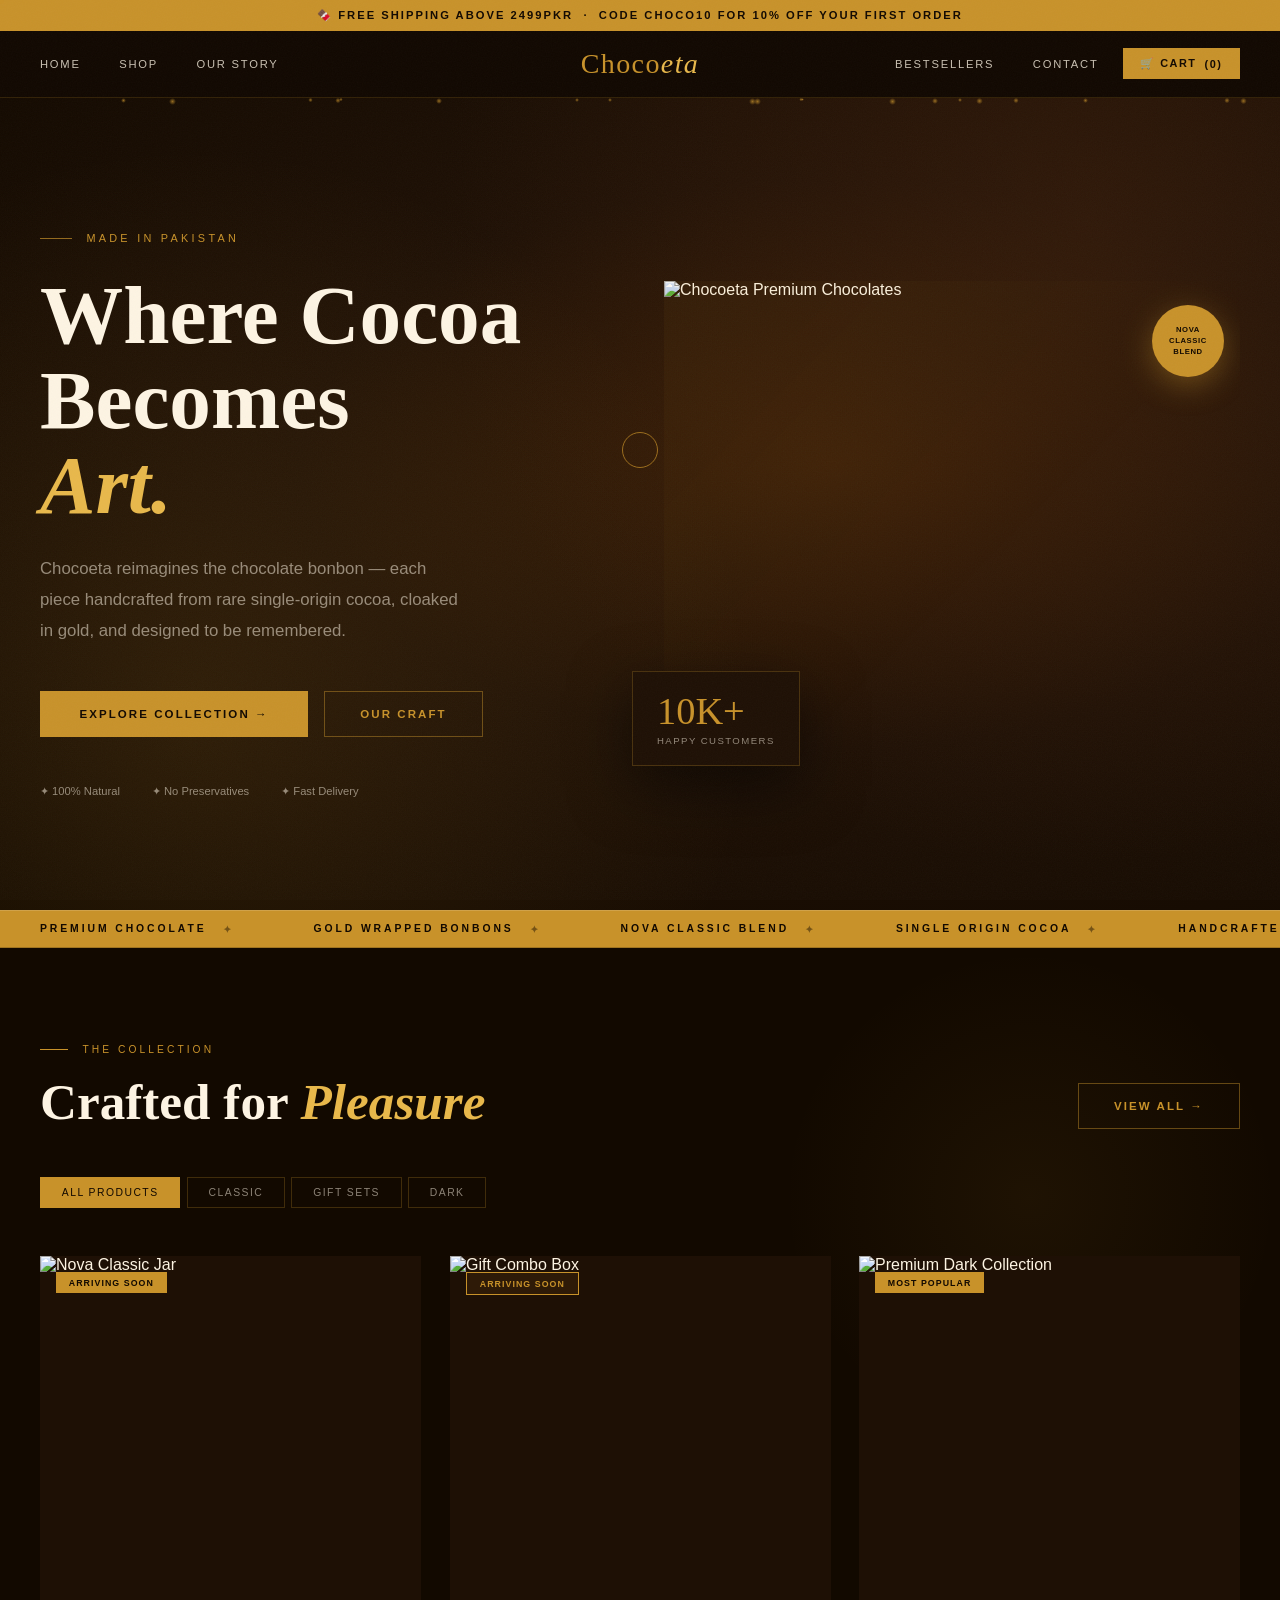
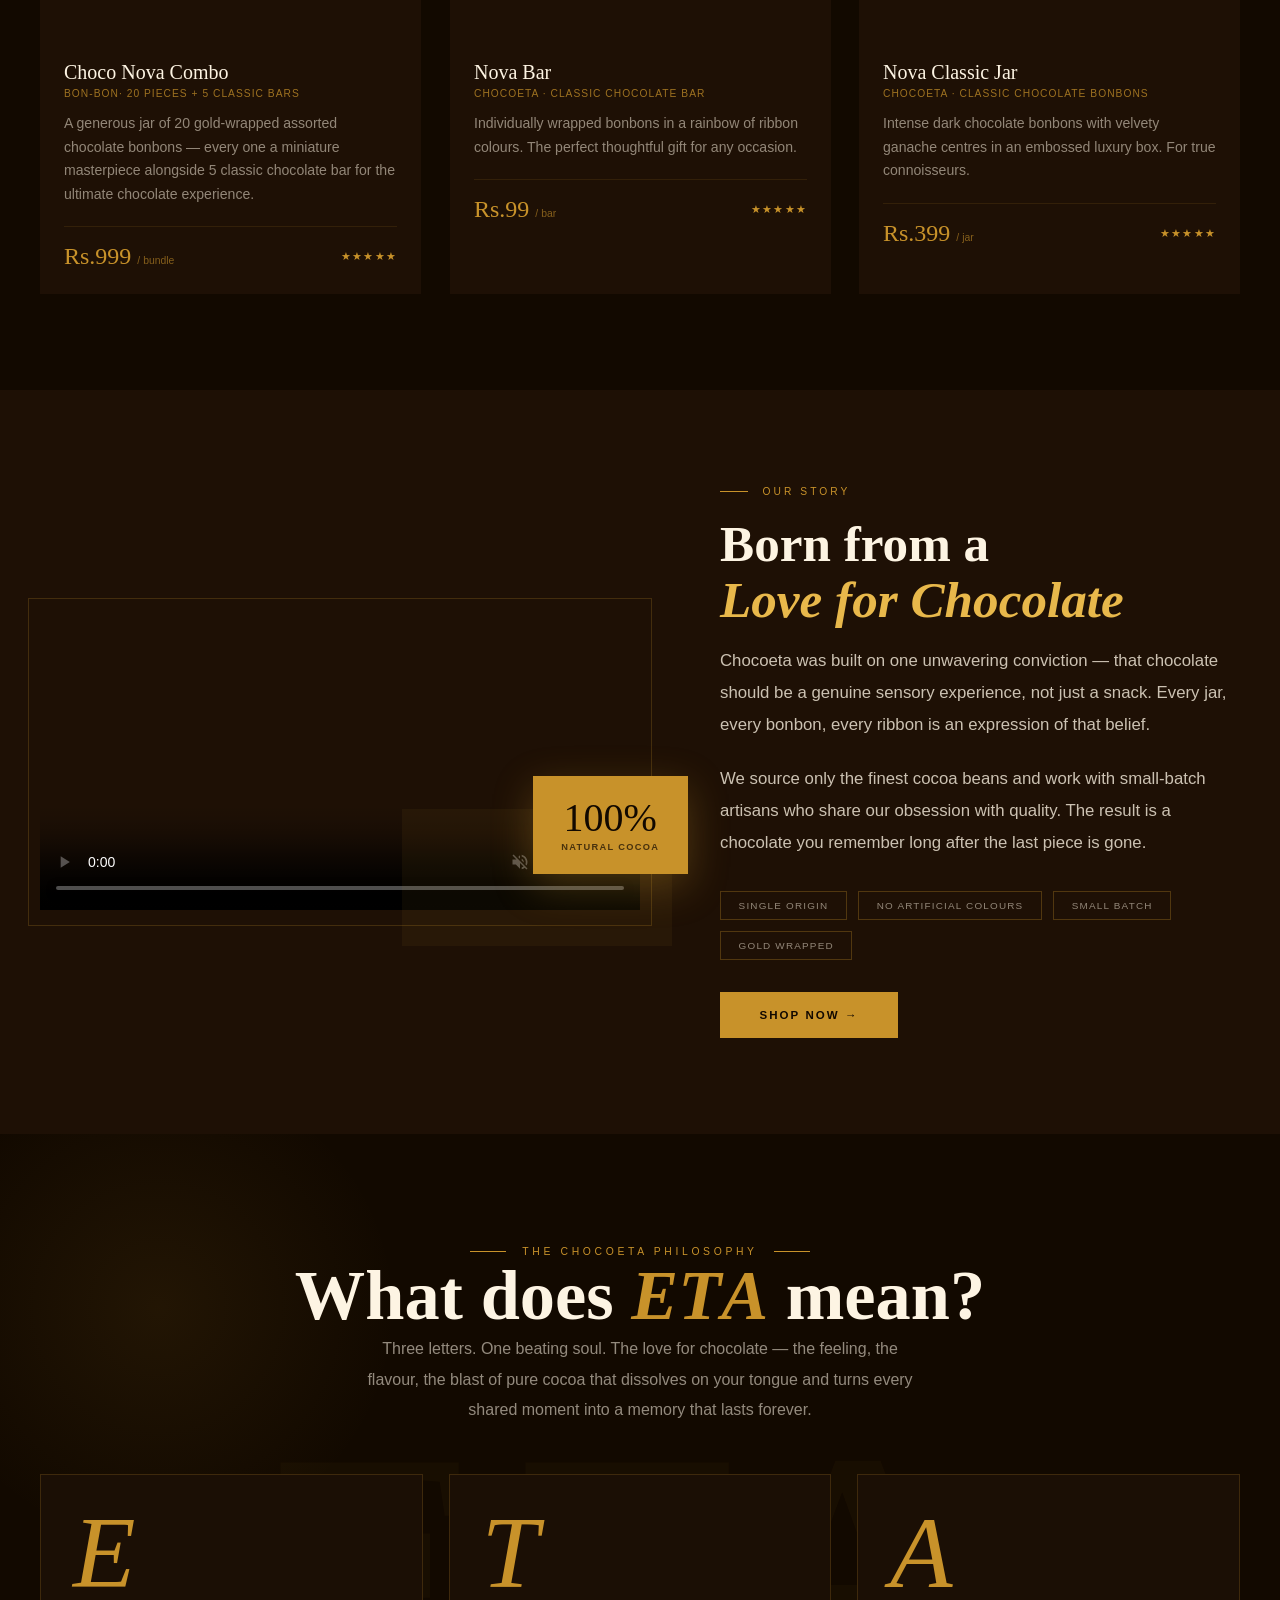
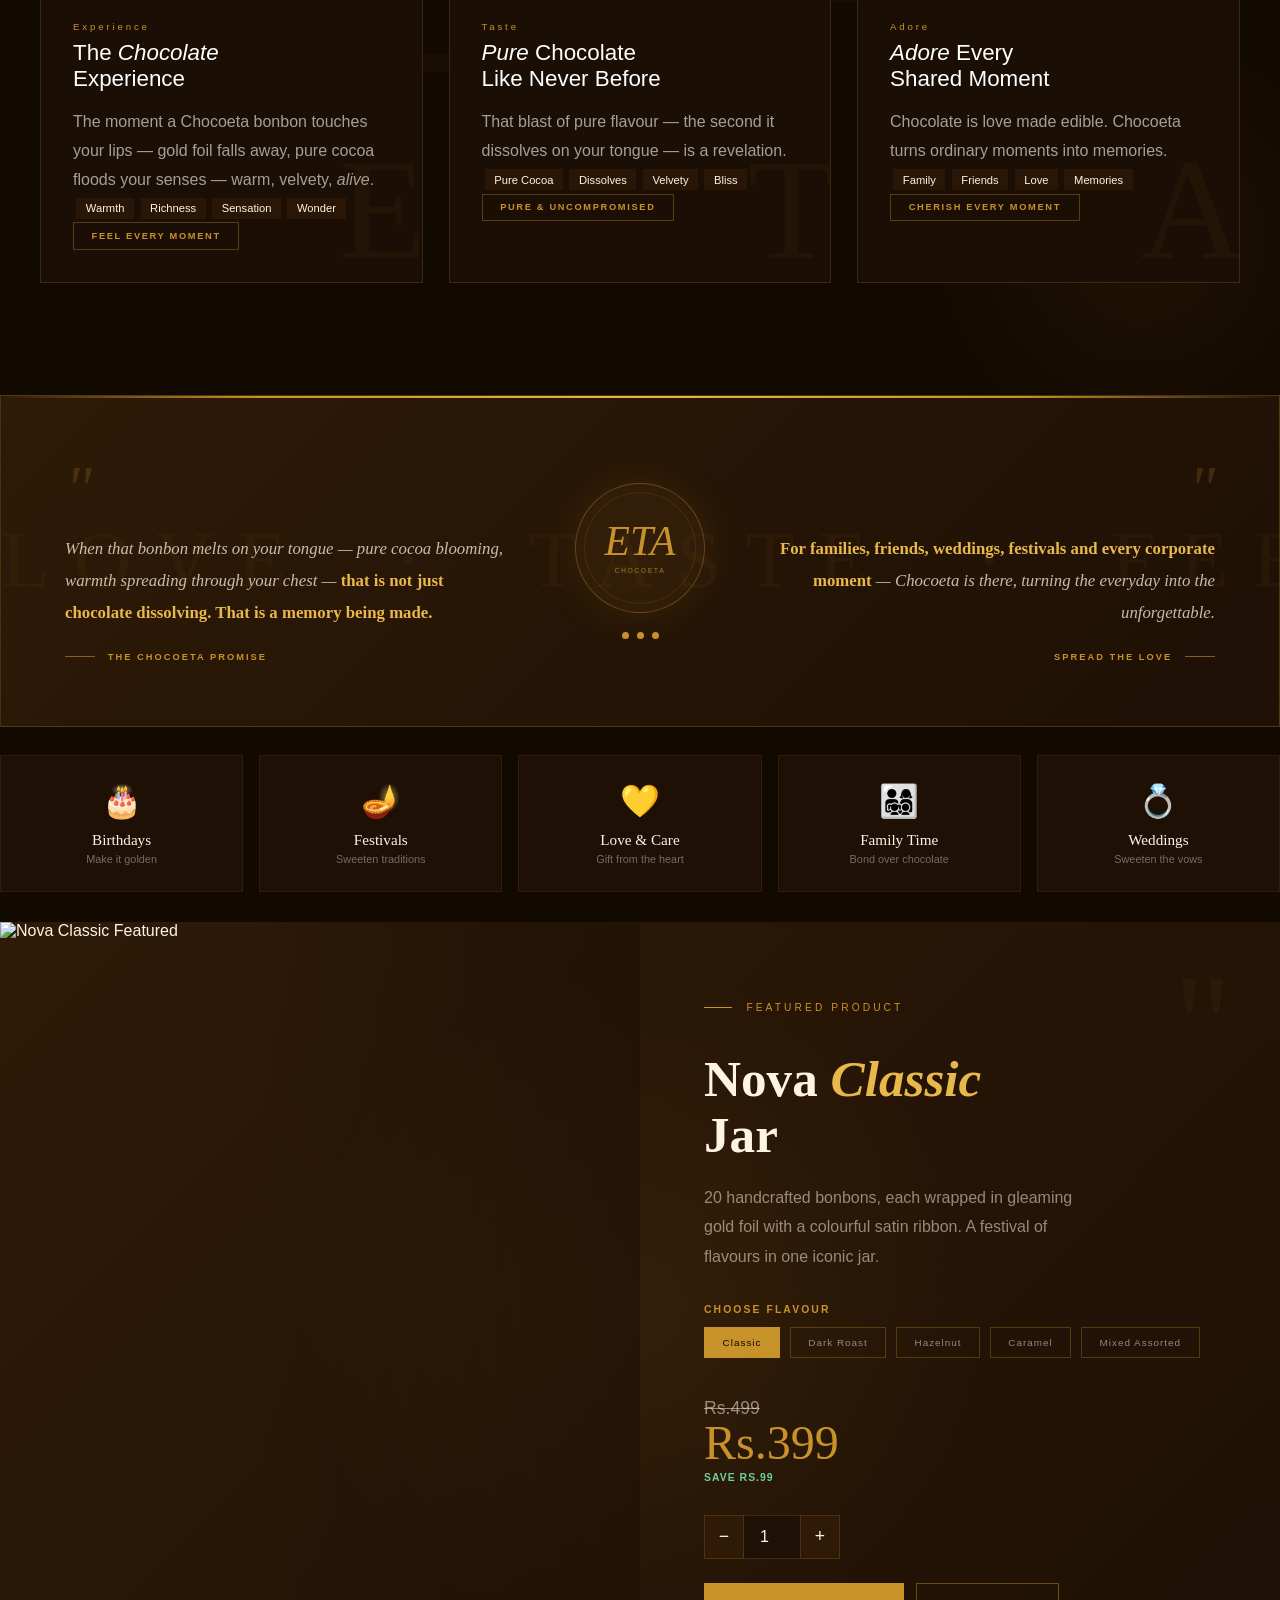
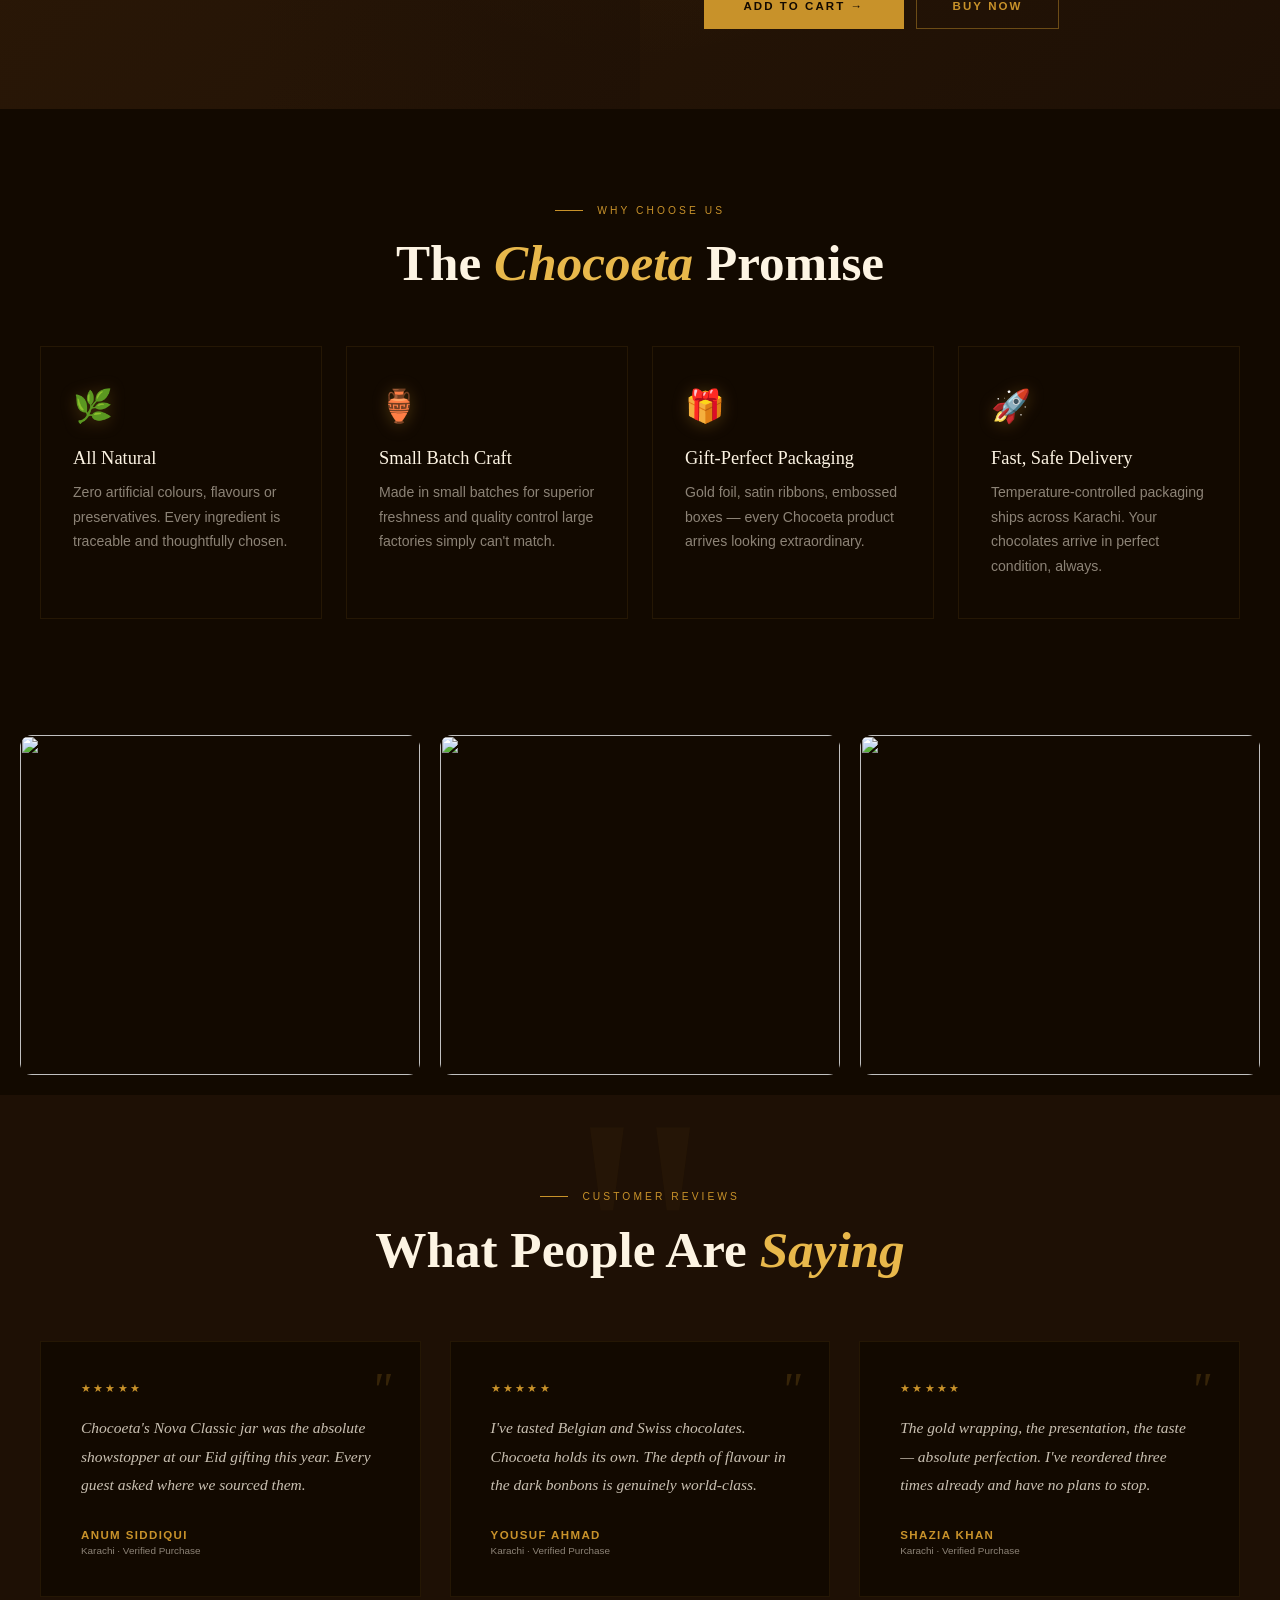
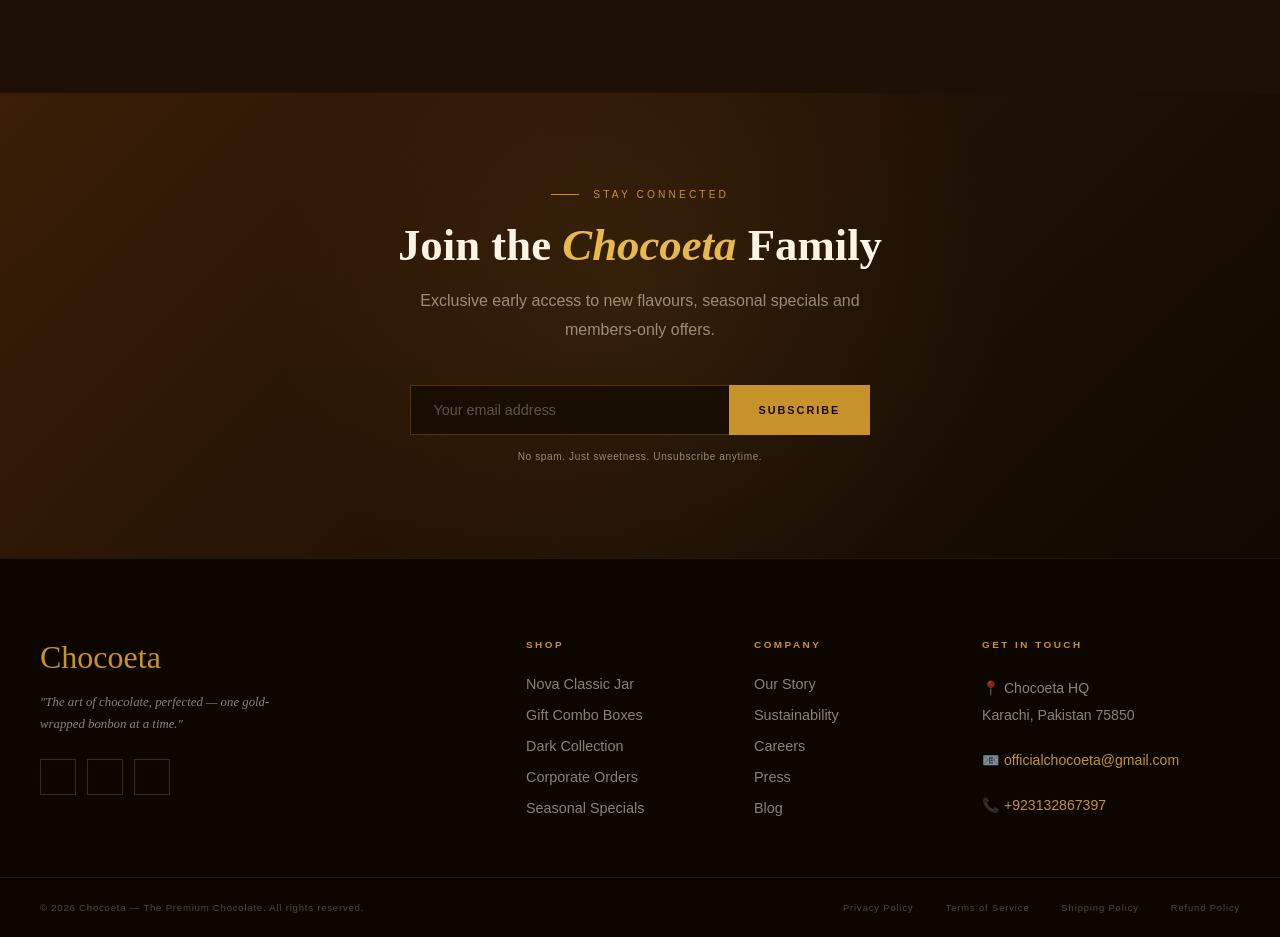
==== index.html @ ba849709 "Add files via upload" ====
<!DOCTYPE html>
<html lang="en">
<head>
<meta charset="UTF-8">
<meta name="viewport" content="width=device-width, initial-scale=1.0">
<title>Chocoeta — The Premium Chocolate</title>
<link rel="preconnect" href="https://fonts.googleapis.com">
<link href="style.css" rel="stylesheet">
 <link rel="icon" href="images/Chocoeta_Logo.png" type="image/x-icon">

  <link rel="stylesheet" href="chocoeta.css">
</head>
<body>

<!-- ANNOUNCEMENT -->
<div class="abar">🍫 Free shipping above 2499PKR &nbsp;·&nbsp; Code <strong>CHOCO10</strong> for 10% off your first order</div>

<!-- HEADER -->
<header id="mainHeader">
  <nav>
    <div class="nav-left">
      <a href="#home">Home</a>
      <a href="#products">Shop</a>
      <a href="#story">Our Story</a>
    </div>
    <a href="#home" class="nav-logo">Choco<em>eta</em></a>
    <div class="nav-right">
      <div class="nav-right-links">
        <a href="#featured">Bestsellers</a>
        <a href="#contact">Contact</a>
      </div>
      <button class="cart-btn" onclick="openCart()">
        🛒 Cart <span id="cartCountNav">(0)</span>
      </button>
      <div class="hamburger" onclick="openMob()">
        <span></span><span></span><span></span>
      </div>
    </div>
  </nav>
</header>

<!-- MOB NAV -->
<div class="mob-nav" id="mobNav">
  <button class="mob-close" onclick="closeMob()">✕</button>
  <a href="#home" onclick="closeMob()">Home</a>
  <a href="#products" onclick="closeMob()">Shop</a>
  <a href="#story" onclick="closeMob()">Our Story</a>
  <a href="#featured" onclick="closeMob()">Bestsellers</a>
  <a href="#contact" onclick="closeMob()">Contact</a>
</div>

<!-- ═══════ HERO ═══════ -->
<section id="home">
  <div class="hero">
    <div class="hero-bg"></div>
    <div class="bokeh" id="bokehWrap"></div>
    <div class="hero-inner">
      <div class="hero-text">
        <div class="hero-eyebrow">Made in Pakistan</div>
        <h1 class="hero-h1">
          Where Cocoa<br>Becomes
          <em>Art.</em>
        </h1>
        <p class="hero-p">Chocoeta reimagines the chocolate bonbon — each piece handcrafted from rare single-origin cocoa, cloaked in gold, and designed to be remembered.</p>
        <div class="hero-ctas">
          <a href="#products" class="btn-fill">Explore Collection →</a>
          <a href="#story" class="btn-ghost">Our Craft</a>
        </div>
        <div class="hero-trust">
          <div class="trust-item">✦ 100% Natural</div>
          <div class="trust-item">✦ No Preservatives</div>
          <div class="trust-item">✦ Fast Delivery</div>
        </div>
      </div>
      <div class="hero-visual">
        <div class="hero-img-frame">
          <img src="images/1.png" alt="Chocoeta Premium Chocolates">
          <div class="hero-badge"><span class="hero-badge-text">Nova Classic Blend</span></div>
        </div>
        <div class="hero-float-card">
          <div class="number">10K+</div>
          <div class="label">Happy Customers</div>
        </div>
      </div>
    </div>
  </div>
</section>

<!-- TICKER -->
<div class="ticker" aria-hidden="true">
  <div class="ticker-inner">
    <span class="ticker-item">Premium Chocolate</span>
    <span class="ticker-item">Gold Wrapped Bonbons</span>
    <span class="ticker-item">Nova Classic Blend</span>
    <span class="ticker-item">Single Origin Cocoa</span>
    <span class="ticker-item">Handcrafted Daily</span>
    <span class="ticker-item">Perfect Gifting</span>
    <span class="ticker-item">Premium Chocolate</span>
    <span class="ticker-item">Gold Wrapped Bonbons</span>
    <span class="ticker-item">Nova Classic Blend</span>
    <span class="ticker-item">Single Origin Cocoa</span>
    <span class="ticker-item">Handcrafted Daily</span>
    <span class="ticker-item">Perfect Gifting</span>
  </div>
</div>

<!-- ═══════ PRODUCTS ═══════ -->
<div class="products-bg" id="products">
  <div class="sw">
    <div class="products-header sr">
      <div>
        <div class="eyebrow">The Collection</div>
        <h2 class="section-title">Crafted for <em>Pleasure</em></h2>
      </div>
      <button class="btn-ghost" onclick="toast('Full catalogue launching soon!')">View All →</button>
    </div>

    <div class="filter-tabs sr">
      <button class="filter-tab active">All Products</button>
      <button class="filter-tab">Classic</button>
      <button class="filter-tab">Gift Sets</button>
      <button class="filter-tab">Dark</button>
    </div>

    <div class="products-grid">
      <div class="p-card tilt-card sr">
        <div class="p-img">
          <img src="images/Chocolate_bars_and_treat_jar_2K_20261001105428.jpg" alt="Nova Classic Jar">
          <span class="p-pill">Arriving Soon    </span>
          <div class="p-quick">
            <button class="q-btn" onclick="addToCart('choco-nova-combo', this)">Add to Cart</button>
            <button class="q-btn ol" title="Wishlist">♡</button>
          </div>
        </div>
        <div class="p-body">
          <div class="p-name">Choco Nova Combo</div>
          <div class="p-sub">Bon-Bon· 20 Pieces + 5 Classic Bars</div>
          <p class="p-desc">A generous jar of 20 gold-wrapped assorted chocolate bonbons — every one a miniature masterpiece alongside 5 classic chocolate bar for the ultimate chocolate experience. </p>
          <div class="p-footer">
            <div class="p-price">Rs.999 <small>/ bundle</small></div>
            <div class="p-stars">★★★★★</div>
          </div>
        </div>
      </div>

      <div class="p-card tilt-card sr sr-d1">
        <div class="p-img">
          <img src="images/4.png" alt="Gift Combo Box">
          <span class="p-pill new-pill">Arriving Soon</span>
          <div class="p-quick">
            <button class="q-btn" onclick="addToCart('nova-bar', this)">Add to Cart</button>
            <button class="q-btn ol" title="Wishlist">♡</button>
          </div>
        </div>
        <div class="p-body">
          <div class="p-name">Nova Bar</div>
          <div class="p-sub">Chocoeta · Classic Chocolate Bar</div>
          <p class="p-desc">Individually wrapped bonbons in a rainbow of ribbon colours. The perfect thoughtful gift for any occasion.</p>
          <div class="p-footer">
            <div class="p-price">Rs.99 <small>/ bar</small></div>
            <div class="p-stars">★★★★★</div>
          </div>
        </div>
      </div>

      <div class="p-card tilt-card sr sr-d2">
        <div class="p-img">
          <img src="images/CHOCOETA_NOVA_Classic_jar_chocol…_202607110616.jpeg" alt="Premium Dark Collection">
          <span class="p-pill">Most Popular</span>
          <div class="p-quick">
            <button class="q-btn" onclick="addToCart('nova-classic-jar', this)">Add to Cart</button>
            <button class="q-btn ol" title="Wishlist">♡</button>
          </div>
        </div>
        <div class="p-body">
          <div class="p-name">Nova Classic Jar</div>
          <div class="p-sub">Chocoeta · Classic Chocolate Bonbons</div>
          <p class="p-desc">Intense dark chocolate bonbons with velvety ganache centres in an embossed luxury box. For true connoisseurs.</p>
          <div class="p-footer">
            <div class="p-price">Rs.399 <small>/ jar</small></div>
            <div class="p-stars">★★★★★</div>
          </div>
        </div>
      </div>
    </div>
  </div>
</div>

<!-- ═══════ STORY ═══════ -->
<div class="story-bg" id="story">
  <div class="sw">
    <div class="story-grid">
      <div class="story-img-wrap sr">
        <video width="600" controls autoplay muted loop poster="thumbnail.jpg">
          <source src="images/4458592-uhd_4096_2160_24fps.mp4" type="video/mp4">
        </video>
        <div class="story-border"></div>
        <div class="story-accent"></div>
        <div class="story-stat">
          <span class="sn">100%</span>
          <span class="sl">Natural Cocoa</span>
        </div>
      </div>
      <div class="story-body sr sr-d1">
        <div class="eyebrow">Our Story</div>
        <h2 class="section-title">Born from a<br><em>Love for Chocolate</em></h2>
        <br>
        <p>Chocoeta was built on one unwavering conviction — that chocolate should be a genuine sensory experience, not just a snack. Every jar, every bonbon, every ribbon is an expression of that belief.</p>
        <p>We source only the finest cocoa beans and work with small-batch artisans who share our obsession with quality. The result is a chocolate you remember long after the last piece is gone.</p>
        <div class="story-pills">
          <div class="story-pill">Single Origin</div>
          <div class="story-pill">No Artificial Colours</div>
          <div class="story-pill">Small Batch</div>
          <div class="story-pill">Gold Wrapped</div>
        </div>
        <a href="#products" class="btn-fill">Shop Now →</a>
      </div>
    </div>
  </div>
</div>


<!-- ═══════ ETA PHILOSOPHY SECTION ═══════ -->
<section id="eta-root">

  <div class="eta-glow-wrap">
    <div class="eta-glow-left"></div>
    <div class="eta-glow-right"></div>
  </div>

  <div class="eta-watermark">ETA</div>

  <div class="eta-container">

    <!-- HEADER -->
    <div id="etaHdr" class="wr eta-center">
      <div class="eta-heading-line">
        <span></span>The Chocoeta Philosophy<span></span>
      </div>

      <h2 class="eta-title">
        What does <span class="eta-letter-E">E</span><span class="eta-letter-T">T</span><span class="eta-letter-A">A</span> mean?
      </h2>

      <p class="eta-sub">
        Three letters. One beating soul. The love for chocolate — the feeling, the flavour, the blast of pure cocoa that dissolves on your tongue and turns every shared moment into a memory that lasts forever.
      </p>
    </div>

    <!-- CARDS -->
    <div id="etaCW">

      <div class="etaC wr">
        <div class="bar"></div>
        <div class="eta-bg-letter">E</div>

        <span class="bL">E</span>
        <div class="eta-mini">Experience</div>
        <div class="eta-card-title">The <em>Chocolate</em><br>Experience</div>

        <p class="eta-text">
          The moment a Chocoeta bonbon touches your lips — gold foil falls away, pure cocoa floods your senses — warm, velvety, <em>alive</em>.
        </p>

        <div class="eta-tags">
          <span>Warmth</span><span>Richness</span><span>Sensation</span><span>Wonder</span>
        </div>

        <div class="pill">Feel Every Moment</div>
      </div>

      <div class="etaC wr">
        <div class="bar"></div>
        <div class="eta-bg-letter">T</div>

        <span class="bL">T</span>
        <div class="eta-mini">Taste</div>
        <div class="eta-card-title"><em>Pure</em> Chocolate<br>Like Never Before</div>

        <p class="eta-text">
          That blast of pure flavour — the second it dissolves on your tongue — is a revelation.
        </p>

        <div class="eta-tags">
          <span>Pure Cocoa</span><span>Dissolves</span><span>Velvety</span><span>Bliss</span>
        </div>

        <div class="pill">Pure & Uncompromised</div>
      </div>

      <div class="etaC wr">
        <div class="bar"></div>
        <div class="eta-bg-letter">A</div>

        <span class="bL">A</span>
        <div class="eta-mini">Adore</div>
        <div class="eta-card-title"><em>Adore</em> Every<br>Shared Moment</div>

        <p class="eta-text">
          Chocolate is love made edible. Chocoeta turns ordinary moments into memories.
        </p>

        <div class="eta-tags">
          <span>Family</span><span>Friends</span><span>Love</span><span>Memories</span>
        </div>

        <div class="pill">Cherish Every Moment</div>
      </div>

    </div>

  </div>
</section>

    <!-- MANIFESTO -->
    <div id="etaMani" class="wr" style="background:linear-gradient(135deg,#2e1a07 0%,#1e1005 100%);border:1px solid rgba(200,146,42,.25);padding:4rem;position:relative;overflow:hidden;margin-bottom:1.8rem;">
      <div style="position:absolute;top:0;left:0;right:0;height:2px;background:linear-gradient(90deg,transparent,#c8922a 20%,#e8b84b 50%,#c8922a 80%,transparent);"></div>
      <div aria-hidden="true" style="position:absolute;inset:0;overflow:hidden;pointer-events:none;display:flex;align-items:center;">
        <div style="white-space:nowrap;font-family:'DM Serif Display',serif;font-size:5rem;color:rgba(200,146,42,.05);letter-spacing:.3em;animation:etaScroll 22s linear infinite;">
          LOVE &nbsp;&middot;&nbsp; TASTE &nbsp;&middot;&nbsp; FEEL &nbsp;&middot;&nbsp; SHARE &nbsp;&middot;&nbsp; ADORE &nbsp;&middot;&nbsp; EXPERIENCE &nbsp;&middot;&nbsp; LOVE &nbsp;&middot;&nbsp; TASTE &nbsp;&middot;&nbsp; FEEL &nbsp;&middot;&nbsp; SHARE &nbsp;&middot;&nbsp; ADORE &nbsp;&middot;&nbsp; EXPERIENCE &nbsp;&middot;&nbsp;
        </div>
      </div>
      <div id="etaMG" style="position:relative;z-index:1;display:grid;grid-template-columns:1fr auto 1fr;gap:3.5rem;align-items:center;">
        <div>
          <div style="font-family:'DM Serif Display',serif;font-style:italic;font-size:4rem;color:rgba(200,146,42,.2);line-height:.9;margin-bottom:1rem;">"</div>
          <p style="font-family:'Libre Baskerville',serif;font-style:italic;font-size:1.05rem;line-height:1.9;color:rgba(253,244,227,.75);">
            When that bonbon melts on your tongue — pure cocoa blooming, warmth spreading through your chest — <strong style="font-style:normal;color:#e8b84b;">that is not just chocolate dissolving. That is a memory being made.</strong>
          </p>
          <div style="margin-top:1.4rem;display:flex;align-items:center;gap:.8rem;">
            <div style="width:30px;height:1px;background:#c8922a;opacity:.6;"></div>
            <span style="font-size:.58rem;font-weight:700;letter-spacing:.22em;text-transform:uppercase;color:#c8922a;">The Chocoeta Promise</span>
          </div>
        </div>
        <div style="text-align:center;min-width:150px;">
          <div style="width:130px;height:130px;border-radius:50%;border:1px solid rgba(200,146,42,.35);background:rgba(200,146,42,.07);display:flex;flex-direction:column;align-items:center;justify-content:center;margin:0 auto;position:relative;box-shadow:0 0 40px rgba(200,146,42,.12);">
            <div style="position:absolute;inset:8px;border-radius:50%;border:1px solid rgba(200,146,42,.15);"></div>
            <div style="font-family:'DM Serif Display',serif;font-style:italic;font-size:2.6rem;color:#c8922a;line-height:1;position:relative;z-index:1;">ETA</div>
            <div style="font-size:.44rem;font-weight:700;letter-spacing:.2em;text-transform:uppercase;color:rgba(200,146,42,.55);margin-top:.3rem;position:relative;z-index:1;">Chocoeta</div>
          </div>
          <div style="display:flex;justify-content:center;gap:.5rem;margin-top:1.2rem;">
            <div style="width:7px;height:7px;border-radius:50%;background:#c8922a;animation:etaDot 2s 0.0s ease-in-out infinite;"></div>
            <div style="width:7px;height:7px;border-radius:50%;background:#c8922a;animation:etaDot 2s 0.3s ease-in-out infinite;"></div>
            <div style="width:7px;height:7px;border-radius:50%;background:#c8922a;animation:etaDot 2s 0.6s ease-in-out infinite;"></div>
          </div>
        </div>
        <div style="text-align:right;">
          <div style="font-family:'DM Serif Display',serif;font-style:italic;font-size:4rem;color:rgba(200,146,42,.2);line-height:.9;margin-bottom:1rem;">"</div>
          <p style="font-family:'Libre Baskerville',serif;font-style:italic;font-size:1.05rem;line-height:1.9;color:rgba(253,244,227,.75);">
            <strong style="font-style:normal;color:#e8b84b;">For families, friends, weddings, festivals and every corporate moment</strong> — Chocoeta is there, turning the everyday into the unforgettable.
          </p>
          <div style="margin-top:1.4rem;display:flex;align-items:center;justify-content:flex-end;gap:.8rem;">
            <span style="font-size:.58rem;font-weight:700;letter-spacing:.22em;text-transform:uppercase;color:#c8922a;">Spread the Love</span>
            <div style="width:30px;height:1px;background:#c8922a;opacity:.6;"></div>
          </div>
        </div>
      </div>
    </div>

    <!-- MOMENTS -->
    <div id="etaMW" class="wr" style="display:grid;grid-template-columns:repeat(5,1fr);gap:1rem;">
      <div class="etaMom"><div style="font-size:2rem;margin-bottom:.7rem;">🎂</div><div style="font-family:'DM Serif Display',serif;font-size:.95rem;color:#fdf4e3;margin-bottom:.25rem;">Birthdays</div><div style="font-size:.68rem;color:rgba(253,244,227,.4);">Make it golden</div></div>
      <div class="etaMom"><div style="font-size:2rem;margin-bottom:.7rem;">🪔</div><div style="font-family:'DM Serif Display',serif;font-size:.95rem;color:#fdf4e3;margin-bottom:.25rem;">Festivals</div><div style="font-size:.68rem;color:rgba(253,244,227,.4);">Sweeten traditions</div></div>
      <div class="etaMom"><div style="font-size:2rem;margin-bottom:.7rem;">💛</div><div style="font-family:'DM Serif Display',serif;font-size:.95rem;color:#fdf4e3;margin-bottom:.25rem;">Love &amp; Care</div><div style="font-size:.68rem;color:rgba(253,244,227,.4);">Gift from the heart</div></div>
      <div class="etaMom"><div style="font-size:2rem;margin-bottom:.7rem;">👨‍👩‍👧‍👦</div><div style="font-family:'DM Serif Display',serif;font-size:.95rem;color:#fdf4e3;margin-bottom:.25rem;">Family Time</div><div style="font-size:.68rem;color:rgba(253,244,227,.4);">Bond over chocolate</div></div>
      <div class="etaMom"><div style="font-size:2rem;margin-bottom:.7rem;">💍</div><div style="font-family:'DM Serif Display',serif;font-size:.95rem;color:#fdf4e3;margin-bottom:.25rem;">Weddings</div><div style="font-size:.68rem;color:rgba(253,244,227,.4);">Sweeten the vows</div></div>
    </div>

  </div>
</section>



<!-- ═══════ FEATURED ═══════ -->

<div class="feat-bg" id="featured">
  <div class="feat-inner">
    <div class="feat-img">
      <img src="images/CHOCOETA_NOVA_Classic_jar_chocol…_202607110616.jpeg" alt="Nova Classic Featured">
    </div>
    <div class="feat-content">
      <div class="feat-quote">"</div>
      <div class="eyebrow">Featured Product</div>
      <h2 class="feat-title">Nova <em>Classic</em><br>Jar</h2>
      <p class="feat-desc">20 handcrafted bonbons, each wrapped in gleaming gold foil with a colourful satin ribbon. A festival of flavours in one iconic jar.</p>

      <div class="fl-label">Choose Flavour</div>
      <div class="fl-grid">
        <button class="fl-chip active">Classic </button>
        <button class="fl-chip">Dark Roast</button>
        <button class="fl-chip">Hazelnut</button>
        <button class="fl-chip">Caramel</button>
        <button class="fl-chip">Mixed Assorted</button>
      </div>

      <div class="feat-price-row">
        <div class="feat-old">Rs.499 </div>
        <div class="feat-price">Rs.399 </div>
        <div class="feat-save">save Rs.99 </div>
      </div>

      <div class="qty-row">
        <button class="qty-btn" onclick="changeQty(-1)">−</button>
        <input class="qty-num" type="number" value="1" min="1" max="99" id="qtyInput" readonly>
        <button class="qty-btn" onclick="changeQty(1)">+</button>
      </div>

      <div class="feat-acts">
        <button class="btn-fill" onclick="addFeatured()">Add to Cart →</button>
        <button class="btn-ghost" onclick="buyFeaturedNow()">Buy Now</button>
      </div>
    </div>
  </div>
</div>


<!-- ═══════ WHY ═══════ -->
<div class="why-bg">
  <div class="sw">
    <div style="text-align:center" class="sr">
      <div class="eyebrow" style="justify-content:center">Why Choose Us</div>
      <h2 class="section-title">The <em>Chocoeta</em> Promise</h2>
    </div>
    <div class="why-grid">
      <div class="why-card sr">
        <span class="why-icon">🌿</span>
        <div class="why-title">All Natural</div>
        <p class="why-desc">Zero artificial colours, flavours or preservatives. Every ingredient is traceable and thoughtfully chosen.</p>
      </div>
      <div class="why-card sr sr-d1">
        <span class="why-icon">🏺</span>
        <div class="why-title">Small Batch Craft</div>
        <p class="why-desc">Made in small batches for superior freshness and quality control large factories simply can't match.</p>
      </div>
      <div class="why-card sr sr-d2">
        <span class="why-icon">🎁</span>
        <div class="why-title">Gift-Perfect Packaging</div>
        <p class="why-desc">Gold foil, satin ribbons, embossed boxes — every Chocoeta product arrives looking extraordinary.</p>
      </div>
      <div class="why-card sr sr-d3">
        <span class="why-icon">🚀</span>
        <div class="why-title">Fast, Safe Delivery</div>
        <p class="why-desc">Temperature-controlled packaging ships across Karachi. Your chocolates arrive in perfect condition, always.</p>
      </div>
    </div>
  </div>
</div>

<!-- ═══════ GALLERY ═══════ -->
<div class="gallery-strip">
  <div class="g-cell">
    <img src="images/Couple_enjoying_Choco_Eta_chocolate_2K_20261001005937.jpg">
    <div class="g-overlay"><span class="g-label"></span></div>
  </div>
  <div class="g-cell">
    <img src="images/h1.jpeg">
    <div class="g-overlay"><span class="g-label"></span></div>
  </div>
  <div class="g-cell">
    <img src="images/Boy_eating_Choco_Eta_chocolate_2K_20261001005927.jpg">
    <div class="g-overlay"><span class="g-label"></span></div>
  </div>
</div>

<!-- ═══════ TESTIMONIALS ═══════ -->
<div class="testi-bg">
  <div class="sw">
    <div style="text-align:center" class="sr">
      <div class="eyebrow" style="justify-content:center">Customer Reviews</div>
      <h2 class="section-title">What People Are <em>Saying</em></h2>
    </div>
    <div class="testi-grid">
      <div class="testi-card sr">
        <div class="testi-stars">★★★★★</div>
        <p class="testi-text">Chocoeta's Nova Classic jar was the absolute showstopper at our Eid gifting this year. Every guest asked where we sourced them.</p>
        <div class="testi-author">Anum Siddiqui</div>
        <div class="testi-loc">Karachi · Verified Purchase</div>
      </div>
      <div class="testi-card sr sr-d1">
        <div class="testi-stars">★★★★★</div>
        <p class="testi-text">I've tasted Belgian and Swiss chocolates. Chocoeta holds its own. The depth of flavour in the dark bonbons is genuinely world-class.</p>
        <div class="testi-author">Yousuf Ahmad</div>
        <div class="testi-loc">Karachi · Verified Purchase</div>
      </div>
      <div class="testi-card sr sr-d2">
        <div class="testi-stars">★★★★★</div>
        <p class="testi-text">The gold wrapping, the presentation, the taste — absolute perfection. I've reordered three times already and have no plans to stop.</p>
        <div class="testi-author">Shazia Khan</div>
        <div class="testi-loc">Karachi · Verified Purchase</div>
      </div>
    </div>
  </div>
</div>

<!-- ═══════ NEWSLETTER ═══════ -->
<div class="nl-bg" id="contact">
  <div class="nl-inner sr">
    <div class="eyebrow" style="justify-content:center">Stay Connected</div>
    <h2 class="nl-title">Join the <em>Chocoeta</em> Family</h2>
    <p class="nl-sub">Exclusive early access to new flavours, seasonal specials and members-only offers.</p>
    <div class="nl-form">
      <input type="email" placeholder="Your email address" id="nlInput">
      <button onclick="subscribe()">Subscribe</button>
    </div>
    <p class="nl-note">No spam. Just sweetness. Unsubscribe anytime.</p>
  </div>
</div>

<!-- ═══════ FOOTER ═══════ -->
<footer>
  <div class="footer-top">
    <div>
      <span class="f-brand-logo">Chocoeta</span>
      <p class="f-brand-tagline">"The art of chocolate, perfected — one gold-wrapped bonbon at a time."</p>
      <div class="f-socials">
        <a href="https://www.facebook.com/ChocoETA/" class="f-social" aria-label="Facebook" target="_blank">
         <img src="images/fbbbb.jpeg" alt="">
        </a>
        <a href="https://www.instagram.com/chocoeta" class="f-social" aria-label="Instagram" target="_blank">
         <img src="images/instaaa.jpeg" alt="">   
        </a>
        <a href="https://wa.me/923132867397" class="f-social" aria-label="WhatsApp" target="_blank">
        <img src="images/whatssapp.jpeg" alt=""></a>

      </div>
    </div>
    <div>
      <div class="f-col-title">Shop</div>
      <ul class="f-links">
        <li><a href="#">Nova Classic Jar</a></li>
        <li><a href="#">Gift Combo Boxes</a></li>
        <li><a href="#">Dark Collection</a></li>
        <li><a href="#">Corporate Orders</a></li>
        <li><a href="#">Seasonal Specials</a></li>
      </ul>
    </div>
    <div>
      <div class="f-col-title">Company</div>
      <ul class="f-links">
        <li><a href="#">Our Story</a></li>
        <li><a href="#">Sustainability</a></li>
        <li><a href="#">Careers</a></li>
        <li><a href="#">Press</a></li>
        <li><a href="#">Blog</a></li>
      </ul>
    </div>
    <div class="f-contact">
      <div class="f-col-title">Get in Touch</div>
      <p>📍 Chocoeta HQ<br>Karachi, Pakistan 75850</p><br>
      <p>📧 <a href="mailto:hello@chocoeta.com">officialchocoeta@gmail.com</a></p><br>
      <p>📞 <a href="tel:+923132867397">+923132867397</a></p>
    </div>
  </div>
  <div class="footer-bottom">
    <span class="f-copy">© 2026 Chocoeta — The Premium Chocolate. All rights reserved.</span>
    <div class="f-legal">
      <a href="#">Privacy Policy</a>
      <a href="#">Terms of Service</a>
      <a href="#">Shipping Policy</a>
      <a href="#">Refund Policy</a>
    </div>
  </div>
</footer>

<!-- CART DRAWER -->
<div class="cart-overlay" id="cartOverlay" onclick="closeCart()"></div>
<div class="cart-drawer" id="cartDrawer">
  <div class="cart-head">
    <div class="cart-head-title">Your Cart</div>
    <button class="cart-close" onclick="closeCart()">✕</button>
  </div>
  <div class="cart-body" id="cartBody">
    <div class="cart-empty-msg">
      <div class="ei">🍫</div>
      <p>Your cart is empty.<br>Add something delicious!</p>
    </div>
  </div>
  <div class="cart-foot">
    <div class="cart-total-row">
      <span class="cart-total-lbl">Order Total</span>
      <span class="cart-total-val" id="cartTotalVal">Rs.0</span>
    </div>
    <button class="cart-checkout" id="cartCheckout" onclick="proceedToCheckout()">Proceed to Checkout →</button>
    <button class="cart-cont" onclick="closeCart()">Continue Shopping</button>
  </div>
</div>

<!-- TOAST -->
<div class="toast-wrap">
  <div class="toast" id="toastEl"></div>
</div>


<!-- ═══════════════════════════════════════
  ✦ ANIMATION SYSTEMS
  1. Magnetic Cursor
  2. 3D Tilt on Hover (Product Cards)
  3. Confetti Burst (Add to Cart)
═══════════════════════════════════════ -->



<!-- Cursor DOM elements -->
<div id="mag-cursor-outer"></div>
<div id="mag-cursor-inner"></div>
<div id="mag-cursor-label"></div>


  <script src="script.js"></script>
</body>
</html>
---- style.css ----
:root {
  --ink:        #120900;
  --ink-2:      #1e1005;
  --ink-3:      #2e1a07;
  --bark:       #4a2610;
  --gold:       #c8922a;
  --gold-hi:    #e8b84b;
  --gold-pale:  #f7e8c0;
  --cream:      #fdf4e3;
  --cream-2:    #f5e8cc;
  --text-dim:   rgba(253,244,227,0.52);
  --text-mid:   rgba(253,244,227,0.78);
  --ease-out:   cubic-bezier(0.16, 1, 0.3, 1);
}
*, *::before, *::after { box-sizing: border-box; margin: 0; padding: 0; }
html { scroll-behavior: smooth; }
body { font-family: 'Jost', sans-serif; background: var(--ink); color: var(--cream); overflow-x: hidden; -webkit-font-smoothing: antialiased; }
img { display: block; max-width: 100%; }
a { text-decoration: none; color: inherit; }
button { cursor: pointer; border: none; background: none; font-family: inherit; }
body::after {
  content: '';
  position: fixed; inset: 0; z-index: 9000; pointer-events: none;
  background-image: url("data:image/svg+xml,%3Csvg xmlns='http://www.w3.org/2000/svg' width='200' height='200'%3E%3Cfilter id='n'%3E%3CfeTurbulence type='fractalNoise' baseFrequency='0.8' numOctaves='4' stitchTiles='stitch'/%3E%3C/filter%3E%3Crect width='200' height='200' filter='url(%23n)' opacity='0.03'/%3E%3C/svg%3E");
}
::-webkit-scrollbar { width: 5px; }
::-webkit-scrollbar-track { background: var(--ink); }
::-webkit-scrollbar-thumb { background: var(--gold); border-radius: 3px; }

/* ANNOUNCE BAR */
.abar { background: var(--gold); padding: 0.55rem 1rem; text-align: center; font-size: 0.7rem; font-weight: 600; letter-spacing: 0.18em; text-transform: uppercase; color: var(--ink); position: relative; z-index: 200; }

/* HEADER */
header { position: sticky; top: 0; z-index: 500; background: rgba(18,9,0,0.97); backdrop-filter: blur(12px); border-bottom: 1px solid rgba(200,146,42,0.18); transition: box-shadow 0.3s; }
header.elevated { box-shadow: 0 4px 30px rgba(0,0,0,0.5); }
nav { max-width: 1400px; margin: 0 auto; display: grid; grid-template-columns: 1fr auto 1fr; align-items: center; padding: 0 2.5rem; height: 66px; }
.nav-left { display: flex; gap: 2.4rem; }
.nav-left a, .nav-right-links a { font-size: 0.7rem; font-weight: 500; letter-spacing: 0.16em; text-transform: uppercase; color: var(--text-mid); transition: color 0.2s; position: relative; }
.nav-left a::after, .nav-right-links a::after { content: ''; position: absolute; bottom: -3px; left: 0; right: 0; height: 1px; background: var(--gold); transform: scaleX(0); transform-origin: right; transition: transform 0.3s var(--ease-out); }
.nav-left a:hover, .nav-right-links a:hover { color: var(--gold-hi); }
.nav-left a:hover::after, .nav-right-links a:hover::after { transform: scaleX(1); transform-origin: left; }
.nav-logo { font-family: 'DM Serif Display', serif; font-size: 1.75rem; letter-spacing: 0.05em; color: var(--gold); text-align: center; white-space: nowrap; }
.nav-logo em { font-style: italic; color: var(--gold-hi); }
.nav-right { display: flex; justify-content: flex-end; align-items: center; gap: 1.5rem; }
.nav-right-links { display: flex; gap: 2.4rem; }
.cart-btn { display: flex; align-items: center; gap: 0.5rem; background: var(--gold); color: var(--ink); padding: 0.55rem 1.1rem; font-size: 0.68rem; font-weight: 700; letter-spacing: 0.14em; text-transform: uppercase; transition: background 0.2s; }
.cart-btn:hover { background: var(--gold-hi); }
.hamburger { display: none; flex-direction: column; gap: 5px; padding: 4px; }
.hamburger span { width: 22px; height: 1.5px; background: var(--gold); display: block; transition: 0.3s; }

/* HERO */
.hero { min-height: calc(100vh - 88px); position: relative; overflow: hidden; display: flex; align-items: stretch; }
.hero-bg { position: absolute; inset: 0; background: radial-gradient(ellipse at 65% 45%, #3a1e06 0%, #1e1005 45%, #120900 100%); }
.hero-bg::after { content: ''; position: absolute; inset: 0; background: radial-gradient(circle at 15% 75%, rgba(200,146,42,0.12) 0%, transparent 45%), radial-gradient(circle at 85% 15%, rgba(74,38,16,0.4) 0%, transparent 50%); }
.bokeh { position: absolute; inset: 0; z-index: 1; pointer-events: none; overflow: hidden; }
.bokeh-dot { position: absolute; border-radius: 50%; background: radial-gradient(circle, rgba(200,146,42,0.7) 0%, transparent 70%); animation: bokeh-float linear infinite; }
@keyframes bokeh-float { 0% { transform: translateY(110vh) scale(0); opacity: 0; } 8% { opacity: 1; } 92% { opacity: 0.4; } 100% { transform: translateY(-10vh) scale(1.4); opacity: 0; } }
.hero-inner { position: relative; z-index: 2; max-width: 1400px; margin: 0 auto; width: 100%; display: grid; grid-template-columns: 1fr 1fr; align-items: center; padding: 5rem 2.5rem 4rem; gap: 3rem; }
.hero-text { max-width: 560px; }
.hero-eyebrow { display: inline-flex; align-items: center; gap: 0.9rem; font-size: 0.68rem; font-weight: 500; letter-spacing: 0.3em; text-transform: uppercase; color: var(--gold); margin-bottom: 1.8rem; opacity: 0; transform: translateY(20px); animation: rise 0.7s 0.2s var(--ease-out) forwards; }
.hero-eyebrow::before { content: ''; width: 32px; height: 1px; background: var(--gold); opacity: 0.7; }
.hero-h1 { font-family: 'DM Serif Display', serif; font-size: clamp(3.2rem, 6.5vw, 5.8rem); line-height: 1.02; color: var(--cream); margin-bottom: 1.6rem; opacity: 0; transform: translateY(25px); animation: rise 0.8s 0.35s var(--ease-out) forwards; }
.hero-h1 em { font-style: italic; color: var(--gold-hi); display: block; }
.hero-p { font-size: 1.05rem; font-weight: 300; line-height: 1.85; color: var(--text-dim); max-width: 420px; margin-bottom: 2.8rem; opacity: 0; transform: translateY(20px); animation: rise 0.8s 0.5s var(--ease-out) forwards; }
.hero-ctas { display: flex; gap: 1rem; flex-wrap: wrap; opacity: 0; transform: translateY(20px); animation: rise 0.8s 0.65s var(--ease-out) forwards; }
.hero-trust { display: flex; gap: 2rem; margin-top: 3rem; flex-wrap: wrap; opacity: 0; animation: rise 0.8s 0.85s var(--ease-out) forwards; }
.trust-item { display: flex; align-items: center; gap: 0.5rem; font-size: 0.7rem; color: var(--text-dim); }
.hero-visual { position: relative; opacity: 0; animation: hero-appear 1.1s 0.3s var(--ease-out) forwards; }
@keyframes hero-appear { from { opacity: 0; transform: translateX(40px) scale(0.96); } to { opacity: 1; transform: translateX(0) scale(1); } }
.hero-img-frame { position: relative; overflow: hidden; }
.hero-img-frame img { width: 100%; aspect-ratio: 5/4; object-fit: cover; }
.hero-img-frame::after { content: ''; position: absolute; inset: 0; background: linear-gradient(135deg, rgba(200,146,42,0.06) 0%, transparent 60%); pointer-events: none; }
.hero-float-card { position: absolute; bottom: -1.5rem; left: -2rem; background: var(--ink-2); border: 1px solid rgba(200,146,42,0.25); padding: 1.2rem 1.5rem; min-width: 165px; box-shadow: 0 20px 60px rgba(0,0,0,0.5); }
.hero-float-card .number { font-family: 'DM Serif Display', serif; font-size: 2.4rem; color: var(--gold); line-height: 1; }
.hero-float-card .label { font-size: 0.6rem; font-weight: 500; letter-spacing: 0.15em; text-transform: uppercase; color: var(--text-dim); margin-top: 0.3rem; }
.hero-badge { position: absolute; top: 1.5rem; right: 1rem; width: 72px; height: 72px; background: var(--gold); border-radius: 50%; display: flex; flex-direction: column; align-items: center; justify-content: center; color: var(--ink); box-shadow: 0 8px 30px rgba(200,146,42,0.4); animation: slow-spin 20s linear infinite; }
@keyframes slow-spin { to { transform: rotate(360deg); } }
.hero-badge-text { font-size: 0.48rem; font-weight: 700; letter-spacing: 0.08em; text-transform: uppercase; text-align: center; padding: 0 8px; line-height: 1.4; }
@keyframes rise { from { opacity: 0; transform: translateY(22px); } to { opacity: 1; transform: translateY(0); } }

/* BUTTONS */
.btn-fill { display: inline-flex; align-items: center; gap: 0.6rem; padding: 1rem 2.4rem; background: var(--gold); color: var(--ink); font-family: 'Jost', sans-serif; font-size: 0.72rem; font-weight: 600; letter-spacing: 0.18em; text-transform: uppercase; transition: background 0.25s, transform 0.2s, box-shadow 0.25s; border: 1px solid var(--gold); }
.btn-fill:hover { background: var(--gold-hi); border-color: var(--gold-hi); transform: translateY(-2px); box-shadow: 0 8px 28px rgba(200,146,42,0.3); }
.btn-ghost { display: inline-flex; align-items: center; gap: 0.6rem; padding: 1rem 2.2rem; background: transparent; color: var(--gold); font-family: 'Jost', sans-serif; font-size: 0.72rem; font-weight: 600; letter-spacing: 0.18em; text-transform: uppercase; border: 1px solid rgba(200,146,42,0.45); transition: all 0.25s; }
.btn-ghost:hover { border-color: var(--gold); background: rgba(200,146,42,0.08); transform: translateY(-2px); }

/* TICKER */
.ticker { background: var(--gold); overflow: hidden; padding: 0.75rem 0; border-top: 1px solid rgba(255,255,255,0.15); border-bottom: 1px solid rgba(0,0,0,0.2); }
.ticker-inner { display: flex; gap: 0; white-space: nowrap; animation: tick 22s linear infinite; }
@keyframes tick { to { transform: translateX(-50%); } }
.ticker-item { display: inline-flex; align-items: center; gap: 1rem; padding: 0 2.5rem; font-size: 0.65rem; font-weight: 600; letter-spacing: 0.28em; text-transform: uppercase; color: var(--ink); }
.ticker-item::after { content: '✦'; opacity: 0.45; }

/* SECTION */
.sw { max-width: 1400px; margin: 0 auto; padding: 6rem 2.5rem; }
.eyebrow { display: flex; align-items: center; gap: 0.9rem; font-size: 0.64rem; font-weight: 500; letter-spacing: 0.3em; text-transform: uppercase; color: var(--gold); margin-bottom: 1.2rem; }
.eyebrow::before { content: ''; width: 28px; height: 1px; background: var(--gold); }
.section-title { font-family: 'DM Serif Display', serif; font-size: clamp(2rem, 4vw, 3.2rem); line-height: 1.08; color: var(--cream); }
.section-title em { font-style: italic; color: var(--gold-hi); }

/* PRODUCTS */
.products-bg { background: var(--ink); position: relative; }
.products-bg::before { content: ''; position: absolute; top: 0; right: 0; width: 500px; height: 500px; background: radial-gradient(circle, rgba(200,146,42,0.07) 0%, transparent 70%); pointer-events: none; }
.products-header { display: flex; justify-content: space-between; align-items: flex-end; margin-bottom: 3rem; flex-wrap: wrap; gap: 1.5rem; }
.filter-tabs { display: flex; gap: 0.4rem; flex-wrap: wrap; margin-bottom: 3rem; }
.filter-tab { font-size: 0.65rem; font-weight: 500; letter-spacing: 0.14em; text-transform: uppercase; padding: 0.55rem 1.3rem; border: 1px solid rgba(200,146,42,0.25); color: var(--text-dim); transition: all 0.22s; cursor: pointer; }
.filter-tab:hover { border-color: var(--gold); color: var(--gold); }
.filter-tab.active { background: var(--gold); color: var(--ink); border-color: var(--gold); }
.products-grid { display: grid; grid-template-columns: repeat(3, 1fr); gap: 1.8rem; }
.p-card { background: var(--ink-2); position: relative; overflow: hidden; cursor: pointer; transition: transform 0.4s var(--ease-out), box-shadow 0.4s; }
.p-card:hover { transform: translateY(-10px); box-shadow: 0 24px 60px rgba(0,0,0,0.45), 0 0 40px rgba(200,146,42,0.14); }
.p-img { position: relative; overflow: hidden; aspect-ratio: 1 / 1; }
.p-img img { width: 100%; height: 100%; object-fit: cover; transition: transform 0.7s var(--ease-out); }
.p-card:hover .p-img img { transform: scale(1.08); }
.p-pill { position: absolute; top: 1rem; left: 1rem; background: var(--gold); color: var(--ink); font-size: 0.55rem; font-weight: 700; letter-spacing: 0.12em; text-transform: uppercase; padding: 0.35rem 0.8rem; }
.p-pill.new-pill { background: var(--ink-3); color: var(--gold); border: 1px solid var(--gold); }
.p-quick { position: absolute; bottom: 0; left: 0; right: 0; padding: 1.2rem; background: linear-gradient(0deg, rgba(18,9,0,0.97) 0%, transparent 100%); transform: translateY(100%); transition: transform 0.4s var(--ease-out); display: flex; gap: 0.6rem; }
.p-card:hover .p-quick { transform: translateY(0); }
.q-btn { flex: 1; padding: 0.7rem; background: var(--gold); color: var(--ink); font-size: 0.62rem; font-weight: 700; letter-spacing: 0.14em; text-transform: uppercase; transition: background 0.2s; text-align: center; }
.q-btn:hover { background: var(--gold-hi); }
.q-btn.ol { background: transparent; color: var(--gold); border: 1px solid rgba(200,146,42,0.5); flex: 0 0 44px; display: flex; align-items: center; justify-content: center; }
.q-btn.ol:hover { background: rgba(200,146,42,0.12); }
.p-body { padding: 1.5rem; }
.p-name { font-family: 'DM Serif Display', serif; font-size: 1.25rem; color: var(--cream); margin-bottom: 0.25rem; }
.p-sub { font-size: 0.64rem; letter-spacing: 0.1em; text-transform: uppercase; color: var(--gold); opacity: 0.75; margin-bottom: 0.8rem; }
.p-desc { font-size: 0.88rem; line-height: 1.7; color: var(--text-dim); margin-bottom: 1.2rem; }
.p-footer { display: flex; justify-content: space-between; align-items: center; padding-top: 1rem; border-top: 1px solid rgba(200,146,42,0.12); }
.p-price { font-family: 'DM Serif Display', serif; font-size: 1.5rem; color: var(--gold); }
.p-price small { font-family: 'Jost', sans-serif; font-size: 0.65rem; opacity: 0.6; }
.p-stars { color: var(--gold); font-size: 0.7rem; letter-spacing: 0.1em; }

/* STORY */
.story-bg { background: var(--ink-2); }
.story-grid { display: grid; grid-template-columns: 1fr 1fr; gap: 5rem; align-items: center; }
.story-img-wrap { position: relative; }
.story-img-wrap img { width: 100%; aspect-ratio: 4/5; object-fit: cover; display: block; }
.story-border { position: absolute; top: -12px; left: -12px; width: calc(100% + 24px); height: calc(100% + 24px); border: 1px solid rgba(200,146,42,0.22); pointer-events: none; z-index: 1; }
.story-accent { position: absolute; bottom: -2rem; right: -2rem; width: 45%; height: 45%; background: var(--gold); opacity: 0.06; }
.story-stat { position: absolute; bottom: 2.5rem; right: -3rem; background: var(--gold); padding: 1.4rem 1.8rem; z-index: 3; text-align: center; min-width: 130px; box-shadow: 0 12px 40px rgba(200,146,42,0.3); }
.story-stat .sn { font-family: 'DM Serif Display', serif; font-size: 2.5rem; color: var(--ink); line-height: 1; display: block; }
.story-stat .sl { font-size: 0.58rem; font-weight: 700; letter-spacing: 0.14em; text-transform: uppercase; color: var(--ink); opacity: 0.7; display: block; margin-top: 0.2rem; }
.story-body > p { font-size: 1.05rem; font-weight: 300; line-height: 1.9; color: var(--text-mid); margin-bottom: 1.4rem; }
.story-pills { display: flex; gap: 0.7rem; flex-wrap: wrap; margin: 2rem 0; }
.story-pill { font-size: 0.62rem; font-weight: 500; letter-spacing: 0.12em; text-transform: uppercase; padding: 0.5rem 1.1rem; border: 1px solid rgba(200,146,42,0.3); color: var(--text-dim); }

/* FEATURED */
.feat-bg { background: linear-gradient(135deg, var(--ink-3) 0%, var(--ink-2) 100%); position: relative; overflow: hidden; }
.feat-bg::before { content: ''; position: absolute; top: 50%; left: 50%; transform: translate(-50%,-50%); width: 700px; height: 700px; border-radius: 50%; background: radial-gradient(circle, rgba(200,146,42,0.08) 0%, transparent 70%); }
.feat-inner { max-width: 1400px; margin: 0 auto; display: grid; grid-template-columns: 1fr 1fr; min-height: 600px; }
.feat-img { position: relative; overflow: hidden; }
.feat-img img { width: 100%; height: 100%; object-fit: cover; }
.feat-img::after { content: ''; position: absolute; inset: 0; background: linear-gradient(90deg, transparent 40%, rgba(30,16,5,0.65) 100%); }
.feat-content { padding: 5rem 4rem; display: flex; flex-direction: column; justify-content: center; position: relative; }
.feat-quote { position: absolute; top: 2rem; right: 3rem; font-family: 'DM Serif Display', serif; font-size: 9rem; line-height: 1; color: rgba(200,146,42,0.05); pointer-events: none; }
.feat-title { font-family: 'DM Serif Display', serif; font-size: clamp(2.2rem, 4vw, 3.5rem); color: var(--cream); line-height: 1.1; margin: 1.2rem 0; }
.feat-title em { font-style: italic; color: var(--gold-hi); }
.feat-desc { font-size: 1rem; font-weight: 300; line-height: 1.85; color: var(--text-dim); max-width: 400px; margin-bottom: 2rem; }
.fl-label { font-size: 0.65rem; font-weight: 600; letter-spacing: 0.2em; text-transform: uppercase; color: var(--gold); margin-bottom: 0.8rem; }
.fl-grid { display: flex; gap: 0.6rem; flex-wrap: wrap; margin-bottom: 2.5rem; }
.fl-chip { font-size: 0.62rem; font-weight: 500; letter-spacing: 0.1em; padding: 0.55rem 1.1rem; border: 1px solid rgba(200,146,42,0.3); color: var(--text-dim); cursor: pointer; transition: all 0.22s; }
.fl-chip:hover { border-color: var(--gold); color: var(--gold-hi); }
.fl-chip.active { background: var(--gold); color: var(--ink); border-color: var(--gold); }
.feat-price-row { margin-bottom: 2rem; }
.feat-old { font-size: 1.1rem; color: var(--text-dim); text-decoration: line-through; }
.feat-price { font-family: 'DM Serif Display', serif; font-size: 3rem; color: var(--gold); line-height: 1; }
.feat-save { font-size: 0.65rem; font-weight: 600; letter-spacing: 0.1em; color: #6fcf97; text-transform: uppercase; margin-top: 0.3rem; }
.qty-row { display: flex; align-items: center; gap: 0; margin-bottom: 1.5rem; }
.qty-btn { width: 40px; height: 44px; background: var(--ink-3); color: var(--cream); font-size: 1.1rem; border: 1px solid rgba(200,146,42,0.2); display: flex; align-items: center; justify-content: center; transition: background 0.2s; }
.qty-btn:hover { background: rgba(200,146,42,0.15); }
.qty-num { width: 56px; height: 44px; background: var(--ink-2); color: var(--cream); font-size: 1rem; font-family: 'Jost', sans-serif; border: 1px solid rgba(200,146,42,0.2); border-left: none; border-right: none; text-align: center; outline: none; }
.feat-acts { display: flex; gap: 0.8rem; flex-wrap: wrap; }

/* WHY */
.why-bg { background: var(--ink); }
.why-grid { display: grid; grid-template-columns: repeat(4, 1fr); gap: 1.5rem; margin-top: 3.5rem; }
.why-card { padding: 2.5rem 2rem; border: 1px solid rgba(200,146,42,0.1); position: relative; overflow: hidden; transition: border-color 0.3s, transform 0.3s var(--ease-out); }
.why-card::after { content: ''; position: absolute; bottom: 0; left: 0; right: 0; height: 2px; background: linear-gradient(90deg, var(--gold), var(--gold-hi)); transform: scaleX(0); transform-origin: left; transition: transform 0.35s var(--ease-out); }
.why-card:hover { border-color: rgba(200,146,42,0.3); transform: translateY(-6px); }
.why-card:hover::after { transform: scaleX(1); }
.why-icon { font-size: 2rem; margin-bottom: 1.4rem; display: block; filter: drop-shadow(0 2px 8px rgba(200,146,42,0.3)); }
.why-title { font-family: 'DM Serif Display', serif; font-size: 1.15rem; color: var(--cream); margin-bottom: 0.7rem; }
.why-desc { font-size: 0.88rem; line-height: 1.75; color: var(--text-dim); }

/* TESTIMONIALS */
.testi-bg { background: var(--ink-2); position: relative; overflow: hidden; }
.testi-bg::before { content: '"'; position: absolute; top: -2rem; left: 50%; transform: translateX(-50%); font-family: 'DM Serif Display', serif; font-size: 22rem; line-height: 1; color: rgba(200,146,42,0.04); pointer-events: none; }
.testi-grid { display: grid; grid-template-columns: repeat(3, 1fr); gap: 1.8rem; margin-top: 4rem; }
.testi-card { padding: 2.5rem; background: var(--ink); border: 1px solid rgba(200,146,42,0.1); transition: border-color 0.3s, transform 0.3s; position: relative; }
.testi-card::before { content: '"'; position: absolute; top: 1.5rem; right: 1.8rem; font-family: 'DM Serif Display', serif; font-style: italic; font-size: 3rem; color: rgba(200,146,42,0.2); line-height: 1; }
.testi-card:hover { border-color: rgba(200,146,42,0.3); transform: translateY(-5px); }
.testi-stars { color: var(--gold); font-size: 0.7rem; letter-spacing: 0.2em; margin-bottom: 1.2rem; }
.testi-text { font-family: 'Libre Baskerville', serif; font-style: italic; font-size: 0.97rem; line-height: 1.85; color: var(--text-mid); margin-bottom: 1.8rem; }
.testi-author { font-size: 0.72rem; font-weight: 600; letter-spacing: 0.12em; text-transform: uppercase; color: var(--gold); }
.testi-loc { font-size: 0.62rem; color: var(--text-dim); margin-top: 0.25rem; }

/* GALLERY */
.gallery-strip {  display: grid;
    grid-template-columns: repeat(3, 1fr);
    height: 380px;

    gap: 20px;          /* Space between images */
    padding: 20px;      /* Space around the gallery */
    box-sizing: border-box;}
.g-cell { position: relative;
    overflow: hidden;
    cursor: pointer;
    border-radius: 12px;    /* Optional */
}
.g-cell img { width: 100%;
    height: 100%;
    object-fit: cover;
    display: block;
    transition: transform 0.7s var(--ease-out); }
.g-cell:hover img { transform: scale(1.08); }
.g-overlay { position: absolute; inset: 0; background: linear-gradient(0deg, rgba(18,9,0,0.7) 0%, transparent 50%); display: flex; align-items: flex-end; padding: 1.5rem; opacity: 0; transition: opacity 0.3s; }
.g-cell:hover .g-overlay { opacity: 1; }
.g-label { font-size: 0.65rem; font-weight: 600; letter-spacing: 0.2em; text-transform: uppercase; color: var(--gold); }

/* NEWSLETTER */
.nl-bg { background: linear-gradient(135deg, #3a1e06 0%, #1e1005 60%, #120900 100%); position: relative; overflow: hidden; }
.nl-bg::before { content: ''; position: absolute; top: -200px; left: 50%; transform: translateX(-50%); width: 800px; height: 800px; border-radius: 50%; background: radial-gradient(circle, rgba(200,146,42,0.1) 0%, transparent 65%); }
.nl-inner { max-width: 580px; margin: 0 auto; padding: 6rem 2.5rem; text-align: center; position: relative; z-index: 1; }
.nl-title { font-family: 'DM Serif Display', serif; font-size: clamp(1.8rem, 4vw, 2.8rem); color: var(--cream); margin: 1rem 0; }
.nl-title em { font-style: italic; color: var(--gold-hi); }
.nl-sub { font-size: 1rem; font-weight: 300; line-height: 1.8; color: var(--text-dim); margin-bottom: 2.5rem; }
.nl-form { display: flex; gap: 0; max-width: 460px; margin: 0 auto; }
.nl-form input { flex: 1; padding: 1rem 1.4rem; background: rgba(18,9,0,0.7); border: 1px solid rgba(200,146,42,0.3); border-right: none; color: var(--cream); font-family: 'Jost', sans-serif; font-size: 0.9rem; outline: none; transition: border-color 0.2s; }
.nl-form input::placeholder { color: rgba(253,244,227,0.3); }
.nl-form input:focus { border-color: var(--gold); }
.nl-form button { padding: 1rem 1.8rem; background: var(--gold); color: var(--ink); font-family: 'Jost', sans-serif; font-size: 0.68rem; font-weight: 700; letter-spacing: 0.18em; text-transform: uppercase; border: 1px solid var(--gold); transition: background 0.2s; white-space: nowrap; }
.nl-form button:hover { background: var(--gold-hi); }
.nl-note { font-size: 0.63rem; color: var(--text-dim); margin-top: 1rem; letter-spacing: 0.06em; }

/* FOOTER */
footer { background: #0d0600; border-top: 1px solid rgba(200,146,42,0.12); }
.footer-top { max-width: 1400px; margin: 0 auto; display: grid; grid-template-columns: 2.5fr 1fr 1fr 1.5fr; gap: 3.5rem; padding: 5rem 2.5rem 3rem; }
.f-brand-logo { font-family: 'DM Serif Display', serif; font-size: 2rem; color: var(--gold); margin-bottom: 1rem; display: block; }
.f-brand-tagline { font-size: 0.8rem; font-style: italic; color: var(--text-dim); margin-bottom: 1.5rem; font-family: 'Libre Baskerville', serif; line-height: 1.7; max-width: 250px; }
.f-socials { display: flex; gap: 0.7rem; }
.f-social { width: 36px; height: 36px; border: 1px solid rgba(200,146,42,0.25); display: flex; align-items: center; justify-content: center; color: var(--text-dim); font-size: 0.75rem; transition: all 0.2s; }
.f-social:hover { border-color: var(--gold); color: var(--gold); background: rgba(200,146,42,0.08); }
.f-col-title { font-size: 0.62rem; font-weight: 700; letter-spacing: 0.25em; text-transform: uppercase; color: var(--gold); margin-bottom: 1.6rem; }
.f-links { list-style: none; }
.f-links li { margin-bottom: 0.8rem; }
.f-links a { font-size: 0.9rem; color: var(--text-dim); transition: color 0.2s; }
.f-links a:hover { color: var(--gold-hi); }
.f-contact p { font-size: 0.88rem; line-height: 1.9; color: var(--text-dim); }
.f-contact a { color: var(--gold); }
.footer-bottom { max-width: 1400px; margin: 0 auto; padding: 1.5rem 2.5rem; border-top: 1px solid rgba(200,146,42,0.1); display: flex; justify-content: space-between; align-items: center; flex-wrap: wrap; gap: 1rem; }
.f-copy { font-size: 0.6rem; letter-spacing: 0.08em; color: rgba(253,244,227,0.28); }
.f-legal { display: flex; gap: 2rem; }
.f-legal a { font-size: 0.58rem; letter-spacing: 0.1em; color: rgba(253,244,227,0.28); transition: color 0.2s; }
.f-legal a:hover { color: var(--gold); }

/* CART DRAWER */
.cart-overlay { position: fixed; inset: 0; z-index: 800; background: rgba(0,0,0,0.65); backdrop-filter: blur(4px); opacity: 0; pointer-events: none; transition: opacity 0.35s; }
.cart-overlay.open { opacity: 1; pointer-events: all; }
.cart-drawer { position: fixed; top: 0; right: 0; bottom: 0; width: 400px; max-width: 100vw; background: var(--ink-2); border-left: 1px solid rgba(200,146,42,0.18); z-index: 810; display: flex; flex-direction: column; transform: translateX(100%); transition: transform 0.4s var(--ease-out); }
.cart-drawer.open { transform: translateX(0); }
.cart-head { display: flex; justify-content: space-between; align-items: center; padding: 1.8rem 1.8rem 1.4rem; border-bottom: 1px solid rgba(200,146,42,0.12); }
.cart-head-title { font-family: 'DM Serif Display', serif; font-size: 1.4rem; color: var(--cream); }
.cart-close { width: 36px; height: 36px; color: var(--text-dim); font-size: 1.2rem; display: flex; align-items: center; justify-content: center; transition: color 0.2s; border: 1px solid rgba(200,146,42,0.15); border-radius: 50%; }
.cart-close:hover { color: var(--gold); }
.cart-body { flex: 1; overflow-y: auto; padding: 1.5rem 1.8rem; }
.cart-empty-msg { text-align: center; padding: 4rem 1rem; color: var(--text-dim); font-size: 0.9rem; line-height: 1.8; }
.cart-empty-msg .ei { font-size: 2.5rem; margin-bottom: 1rem; opacity: 0.4; }
.c-item { display: grid; grid-template-columns: 68px 1fr auto; gap: 1rem; padding: 1.2rem 0; border-bottom: 1px solid rgba(200,146,42,0.1); align-items: center; }
.c-item-img { width: 68px; height: 68px; object-fit: cover; }
.c-item-name { font-family: 'DM Serif Display', serif; font-size: 1rem; color: var(--cream); margin-bottom: 0.3rem; }
.c-item-meta { font-size: 0.7rem; color: var(--text-dim); }
.c-item-price { font-family: 'DM Serif Display', serif; font-size: 1.1rem; color: var(--gold); }
.c-item-rm { font-size: 0.68rem; color: var(--text-dim); margin-top: 0.5rem; cursor: pointer; transition: color 0.2s; display: block; }
.c-item-rm:hover { color: #e07070; }
.cart-foot { padding: 1.5rem 1.8rem; border-top: 1px solid rgba(200,146,42,0.12); }
.cart-total-row { display: flex; justify-content: space-between; align-items: baseline; margin-bottom: 1.4rem; }
.cart-total-lbl { font-size: 0.65rem; font-weight: 600; letter-spacing: 0.2em; text-transform: uppercase; color: var(--text-mid); }
.cart-total-val { font-family: 'DM Serif Display', serif; font-size: 1.8rem; color: var(--gold); }
.cart-checkout { width: 100%; padding: 1.1rem; background: var(--gold); color: var(--ink); font-family: 'Jost', sans-serif; font-size: 0.72rem; font-weight: 700; letter-spacing: 0.2em; text-transform: uppercase; transition: background 0.2s; }
.cart-checkout:hover { background: var(--gold-hi); }
.cart-cont { width: 100%; padding: 0.9rem; margin-top: 0.7rem; background: transparent; color: var(--text-dim); font-size: 0.65rem; letter-spacing: 0.14em; text-transform: uppercase; border: 1px solid rgba(200,146,42,0.2); transition: all 0.2s; }
.cart-cont:hover { border-color: var(--gold); color: var(--gold); }

/* MOB NAV */
.mob-nav { position: fixed; inset: 0; z-index: 700; background: rgba(12,6,0,0.99); flex-direction: column; align-items: center; justify-content: center; gap: 2.5rem; display: none; }
.mob-nav.open { display: flex; }
.mob-close { position: absolute; top: 1.5rem; right: 2rem; color: var(--gold); font-size: 1.3rem; border: 1px solid rgba(200,146,42,0.3); width: 40px; height: 40px; display: flex; align-items: center; justify-content: center; border-radius: 50%; }
.mob-nav a { font-family: 'DM Serif Display', serif; font-size: 2.2rem; color: var(--cream); transition: color 0.2s; }
.mob-nav a:hover { color: var(--gold); }

/* TOAST */
.toast-wrap { position: fixed; bottom: 1.5rem; left: 50%; transform: translateX(-50%); z-index: 9500; pointer-events: none; }
.toast { background: var(--gold); color: var(--ink); font-family: 'Jost', sans-serif; font-size: 0.7rem; font-weight: 700; letter-spacing: 0.16em; text-transform: uppercase; padding: 0.9rem 2rem; box-shadow: 0 10px 40px rgba(200,146,42,0.4); transform: translateY(60px); opacity: 0; transition: all 0.4s var(--ease-out); white-space: nowrap; }
.toast.show { transform: translateY(0); opacity: 1; }

/* SCROLL REVEAL */
.sr { opacity: 0; transform: translateY(32px); transition: opacity 0.75s var(--ease-out), transform 0.75s var(--ease-out); }
.sr.in { opacity: 1; transform: translateY(0); }
.sr-d1 { transition-delay: 0.1s; }
.sr-d2 { transition-delay: 0.2s; }
.sr-d3 { transition-delay: 0.3s; }

/* ══ RESPONSIVE ══ */
@media(max-width:1100px) {
  .products-grid { grid-template-columns: repeat(2,1fr); }
  .why-grid { grid-template-columns: repeat(2,1fr); }
  .testi-grid { grid-template-columns: 1fr; max-width: 500px; margin-inline: auto; }
  .footer-top { grid-template-columns: 1fr 1fr; }
  .story-grid { grid-template-columns: 1fr; gap: 3rem; }
  .story-img-wrap { max-width: 480px; margin: 0 auto; }
  .story-stat { right: 0; }
}
@media(max-width:900px) {
  nav { padding: 0 1.5rem; }
  .nav-left, .nav-right-links { display: none; }
  .hamburger { display: flex; }
  .hero-inner { grid-template-columns: 1fr; padding: 6rem 1.5rem 4rem; }
  .hero-visual { display: none; }
  .feat-inner { grid-template-columns: 1fr; }
  .feat-img { min-height: 300px; }
  .feat-img::after { display: none; }
  .feat-content { padding: 3rem 2rem; }
  .g-cell { height: 260px; }
  .sw { padding: 4rem 1.5rem; }
  .nl-inner { padding: 4rem 1.5rem; }
}
@media(max-width:640px) {
  .products-grid { grid-template-columns: 1fr; max-width: 360px; margin-inline: auto; }
  .why-grid { grid-template-columns: 1fr; }
  .footer-top { grid-template-columns: 1fr; }
  .nl-form { flex-direction: column; }
  .nl-form input { border-right: 1px solid rgba(200,146,42,0.3); }
  .hero-ctas { flex-direction: column; align-items: flex-start; }
  .footer-bottom { flex-direction: column; text-align: center; }
  .f-legal { flex-wrap: wrap; justify-content: center; }
  .cart-drawer { width: 100vw; }
  .feat-acts { flex-direction: column; }
  .abar { font-size: 0.62rem; }
}

/* ── ETA PHILOSOPHY SECTION ── */
.eta-letter-E{display:inline-block;font-style:italic;color:#c8922a;animation:elp 3s 0.0s ease-in-out infinite}
.eta-letter-T{display:inline-block;font-style:italic;color:#c8922a;animation:elp 3s 0.5s ease-in-out infinite}
.eta-letter-A{display:inline-block;font-style:italic;color:#c8922a;animation:elp 3s 1.0s ease-in-out infinite}
@keyframes elp{0%,100%{color:#c8922a;text-shadow:none;transform:translateY(0)}50%{color:#e8b84b;text-shadow:0 0 30px rgba(232,184,75,0.7);transform:translateY(-6px)}}
@keyframes etaScroll{to{transform:translateX(-50%)}}
@keyframes etaDot{0%,100%{opacity:.3;transform:scale(1)}50%{opacity:1;transform:scale(1.6)}}
@keyframes etaSlideUp{from{opacity:0;transform:translateY(50px)}to{opacity:1;transform:translateY(0)}}
.etaC{background:#1e1005;border:1px solid rgba(200,146,42,.15);padding:3rem 2.5rem;position:relative;overflow:hidden;transition:transform .45s cubic-bezier(.16,1,.3,1),border-color .4s,box-shadow .4s}
.etaC:hover{transform:translateY(-10px);border-color:rgba(200,146,42,.45);box-shadow:0 24px 60px rgba(0,0,0,.5),0 0 40px rgba(200,146,42,.12)}
.etaC .bar{position:absolute;top:0;left:0;right:0;height:3px;background:linear-gradient(90deg,#c8922a,#e8b84b);transform:scaleX(0);transform-origin:left;transition:transform .55s cubic-bezier(.16,1,.3,1)}
.etaC:hover .bar{transform:scaleX(1)}
.etaC .bL{font-family:'DM Serif Display',serif;font-style:italic;font-size:clamp(4rem,8vw,6.5rem);color:#c8922a;line-height:.9;margin-bottom:1.4rem;display:block;transition:transform .4s cubic-bezier(.16,1,.3,1)}
.etaC:hover .bL{transform:scale(1.1) translateX(6px)}
.etaC .pill{display:inline-block;font-size:.58rem;font-weight:700;letter-spacing:.18em;text-transform:uppercase;padding:.48rem 1.1rem;border:1px solid rgba(200,146,42,.35);color:#c8922a;transition:all .3s}
.etaC:hover .pill{background:#c8922a;color:#120900}
.etaMood{display:inline-block;font-size:.56rem;font-weight:600;letter-spacing:.12em;text-transform:uppercase;padding:.35rem .8rem;border:1px solid rgba(200,146,42,.22);color:rgba(253,244,227,.48);margin:0 .3rem .3rem 0;transition:all .3s}
.etaC:hover .etaMood{border-color:rgba(200,146,42,.45);color:rgba(253,244,227,.8)}
.etaMom{text-align:center;padding:1.6rem .8rem;border:1px solid rgba(200,146,42,.1);background:#1e1005;transition:border-color .3s,transform .35s;margin-bottom: 30px;}
.etaMom:hover{border-color:rgba(200,146,42,.4);transform:translateY(-6px)}
.wr{
  opacity:1;
  transform:none;
}
.rv{animation:etaSlideUp .85s cubic-bezier(.16,1,.3,1) forwards}
@media(max-width:960px){#etaCW{grid-template-columns:1fr!important;max-width:460px;margin-inline:auto}#etaMW{grid-template-columns:repeat(3,1fr)!important}#etaMG{grid-template-columns:1fr!important;text-align:center!important}}
@media(max-width:600px){#eta-root{padding:4rem 0!important}#etaMani{padding:2.5rem 1.5rem!important}#etaMW{grid-template-columns:1fr 1fr!important}}



/* ── 1. MAGNETIC CURSOR ── */
*, *::before, *::after { cursor: none !important; }
#mag-cursor-outer {
  position: fixed;
  width: 36px; height: 36px;
  border: 1.5px solid rgba(200,146,42,0.7);
  border-radius: 50%;
  pointer-events: none;
  z-index: 99999;
  top: 0; left: 0;
  transform: translate(-50%, -50%);
  transition: width 0.3s, height 0.3s, border-color 0.3s, background 0.3s, opacity 0.3s;
  will-change: transform;
}
#mag-cursor-inner {
  position: fixed;
  width: 7px; height: 7px;
  background: #c8922a;
  border-radius: 50%;
  pointer-events: none;
  z-index: 99999;
  top: 0; left: 0;
  transform: translate(-50%, -50%);
  transition: width 0.15s, height 0.15s, background 0.2s, opacity 0.2s;
  will-change: transform;
}
/* Cursor states */
body.cursor-hover #mag-cursor-outer {
  width: 60px; height: 60px;
  border-color: rgba(200,146,42,0.4);
  background: rgba(200,146,42,0.08);
}
body.cursor-hover #mag-cursor-inner {
  width: 5px; height: 5px;
  background: #e8b84b;
}
body.cursor-click #mag-cursor-outer {
  width: 28px; height: 28px;
  background: rgba(200,146,42,0.2);
}
body.cursor-click #mag-cursor-inner {
  width: 10px; height: 10px;
}
/* Cursor text label */
#mag-cursor-label {
  position: fixed;
  z-index: 99998;
  pointer-events: none;
  font-family: 'Jost', sans-serif;
  font-size: 0.55rem; font-weight: 700;
  letter-spacing: 0.15em; text-transform: uppercase;
  color: #c8922a;
  white-space: nowrap;
  opacity: 0;
  transition: opacity 0.25s;
  transform: translate(-50%, 28px);
  top: 0; left: 0;
}
body.cursor-hover #mag-cursor-label { opacity: 1; }

/* ── 2. 3D TILT CARD ── */
.tilt-card {
  transform-style: preserve-3d;
  will-change: transform;
  transition: box-shadow 0.4s !important;
}
.tilt-card .tilt-shine {
  position: absolute;
  inset: 0;
  background: radial-gradient(circle at var(--shine-x, 50%) var(--shine-y, 50%),
    rgba(255,255,255,0.08) 0%, transparent 65%);
  pointer-events: none;
  z-index: 5;
  border-radius: inherit;
  opacity: 0;
  transition: opacity 0.3s;
}
.tilt-card:hover .tilt-shine { opacity: 1; }
.tilt-card .tilt-depth {
  transform: translateZ(20px);
}

/* ── 3. CONFETTI BURST ── */
.confetti-piece {
  position: fixed;
  pointer-events: none;
  z-index: 99990;
  border-radius: 2px;
  animation: confetti-fall linear forwards;
}
@keyframes confetti-fall {
  0%   { transform: translate(0,0) rotate(0deg) scale(1);   opacity: 1; }
  80%  { opacity: 1; }
  100% { transform: translate(var(--cx), var(--cy)) rotate(var(--cr)) scale(0.4); opacity: 0; }
}

/* Choc piece emojis */
.choc-burst-piece {
  position: fixed;
  pointer-events: none;
  z-index: 99991;
  font-size: 1.2rem;
  animation: choc-burst linear forwards;
  will-change: transform, opacity;
}
@keyframes choc-burst {
  0%   { transform: translate(0,0) rotate(0deg) scale(1);   opacity: 1; }
  70%  { opacity: 1; }
  100% { transform: translate(var(--bx), var(--by)) rotate(var(--br)) scale(0.2); opacity: 0; }
}

/* Ripple ring on button */
.cart-ripple {
  position: absolute;
  border-radius: 50%;
  background: rgba(200,146,42,0.35);
  transform: scale(0);
  animation: ripple-out 0.6s ease-out forwards;
  pointer-events: none;
}
@keyframes ripple-out {
  to { transform: scale(4); opacity: 0; }
}

@media(max-width:768px) {
  #mag-cursor-outer, #mag-cursor-inner, #mag-cursor-label { display: none !important; }
  *, *::before, *::after { cursor: auto !important; }
}

/* ROOT */
#eta-root{
  background:#120900;
  position:relative;
  overflow:hidden;
  padding:7rem 0;
}

/* GLOW */
.eta-glow-wrap{
  position:absolute;
  inset:0;
  pointer-events:none;
}

.eta-glow-left,
.eta-glow-right{
  position:absolute;
  border-radius:50%;
}

.eta-glow-left{
  top:-10%;
  left:-8%;
  width:520px;
  height:520px;
  background:radial-gradient(circle,rgba(200,146,42,.09) 0%,transparent 65%);
}

.eta-glow-right{
  bottom:-10%;
  right:-8%;
  width:480px;
  height:480px;
  background:radial-gradient(circle,rgba(200,146,42,.07) 0%,transparent 65%);
}

/* WATERMARK */
.eta-watermark{
  position:absolute;
  top:50%;
  left:50%;
  transform:translate(-50%,-50%);
  font-family:'DM Serif Display',serif;
  font-size:clamp(8rem,25vw,20rem);
  font-weight:800;
  letter-spacing:.1em;
  color:rgba(200,146,42,.03);
}

/* CONTAINER */
.eta-container{
  max-width:1380px;
  margin:auto;
  padding:0 2.5rem;
  position:relative;
  z-index:2;
}

/* HEADER */
.eta-center{text-align:center;}

.eta-heading-line{
  display:flex;
  align-items:center;
  justify-content:center;
  gap:1rem;
  font-size:.65rem;
  letter-spacing:.35em;
  text-transform:uppercase;
  color:#c8922a;
}

.eta-heading-line span{
  width:36px;
  height:1px;
  background:#c8922a;
}

/* TITLE */
.eta-title{
  font-family:'DM Serif Display',serif;
  font-size:clamp(2.2rem,5.5vw,4.8rem);
  color:#fdf4e3;
  line-height:1.1;
}

.eta-sub{
  max-width:560px;
  margin:auto;
  color:rgba(253,244,227,.55);
  line-height:1.9;
}

/* CARDS */
#etaCW{
  display:grid;
  grid-template-columns:repeat(3,1fr);
  gap:1.6rem;
  margin-top:3rem;
}

.etaC{
  position:relative;
  padding:2rem;
  background:#1b0f05;
  border:1px solid rgba(200,146,42,.2);
}

/* CARD CONTENT */
.eta-bg-letter{
  position:absolute;
  bottom:-10px;
  right:-5px;
  font-size:9rem;
  color:rgba(200,146,42,.05);
  font-family:'DM Serif Display';
}

.eta-mini{
  font-size:.6rem;
  letter-spacing:.3em;
  color:#c8922a;
  margin-bottom:.5rem;
}

.eta-card-title{
  font-size:1.4rem;
  color:#fff;
  margin-bottom:1rem;
}

.eta-text{
  color:rgba(255,255,255,.6);
  line-height:1.8;
}

/* TAGS */
.eta-tags span{
  display:inline-block;
  margin:.2rem;
  font-size:.7rem;
  background:#2a1606;
  padding:.3rem .6rem;
}

/* RESPONSIVE */
@media(max-width:900px){
  #etaCW{
    grid-template-columns:1fr;
  }
}
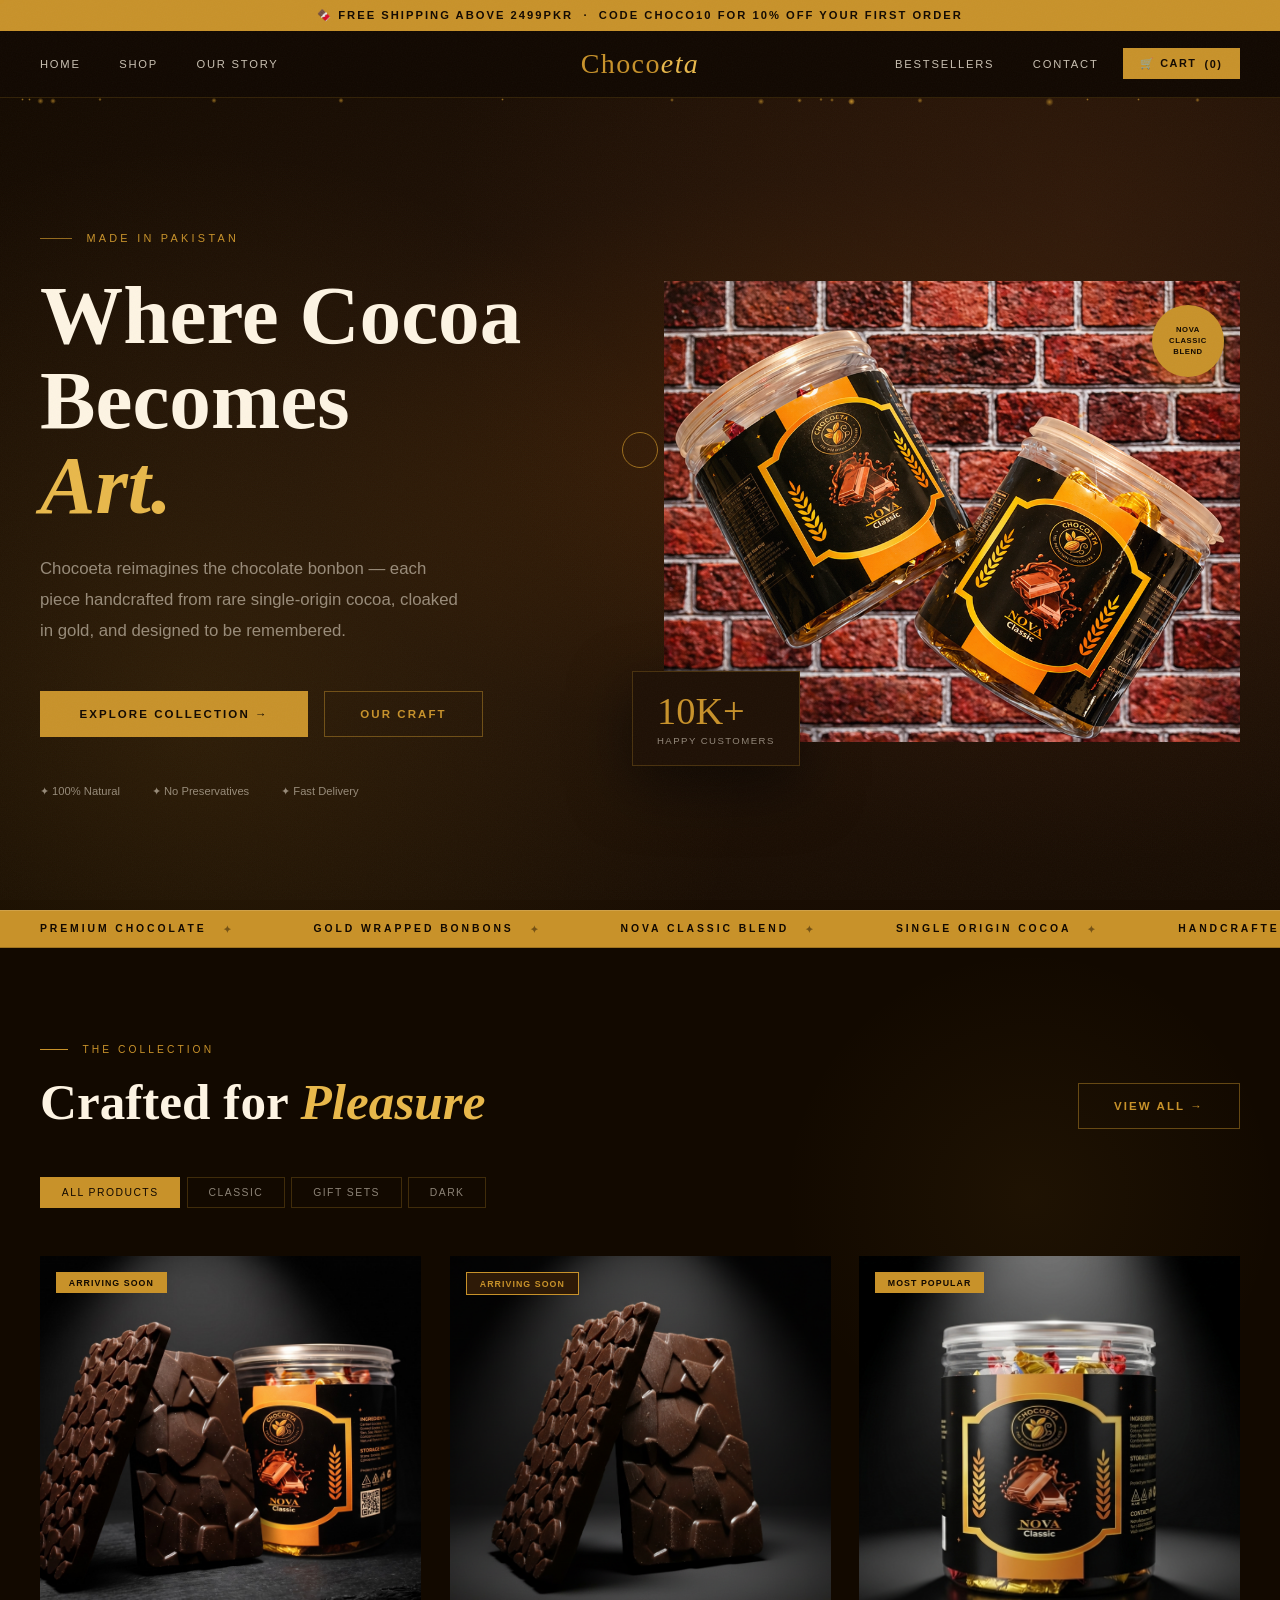
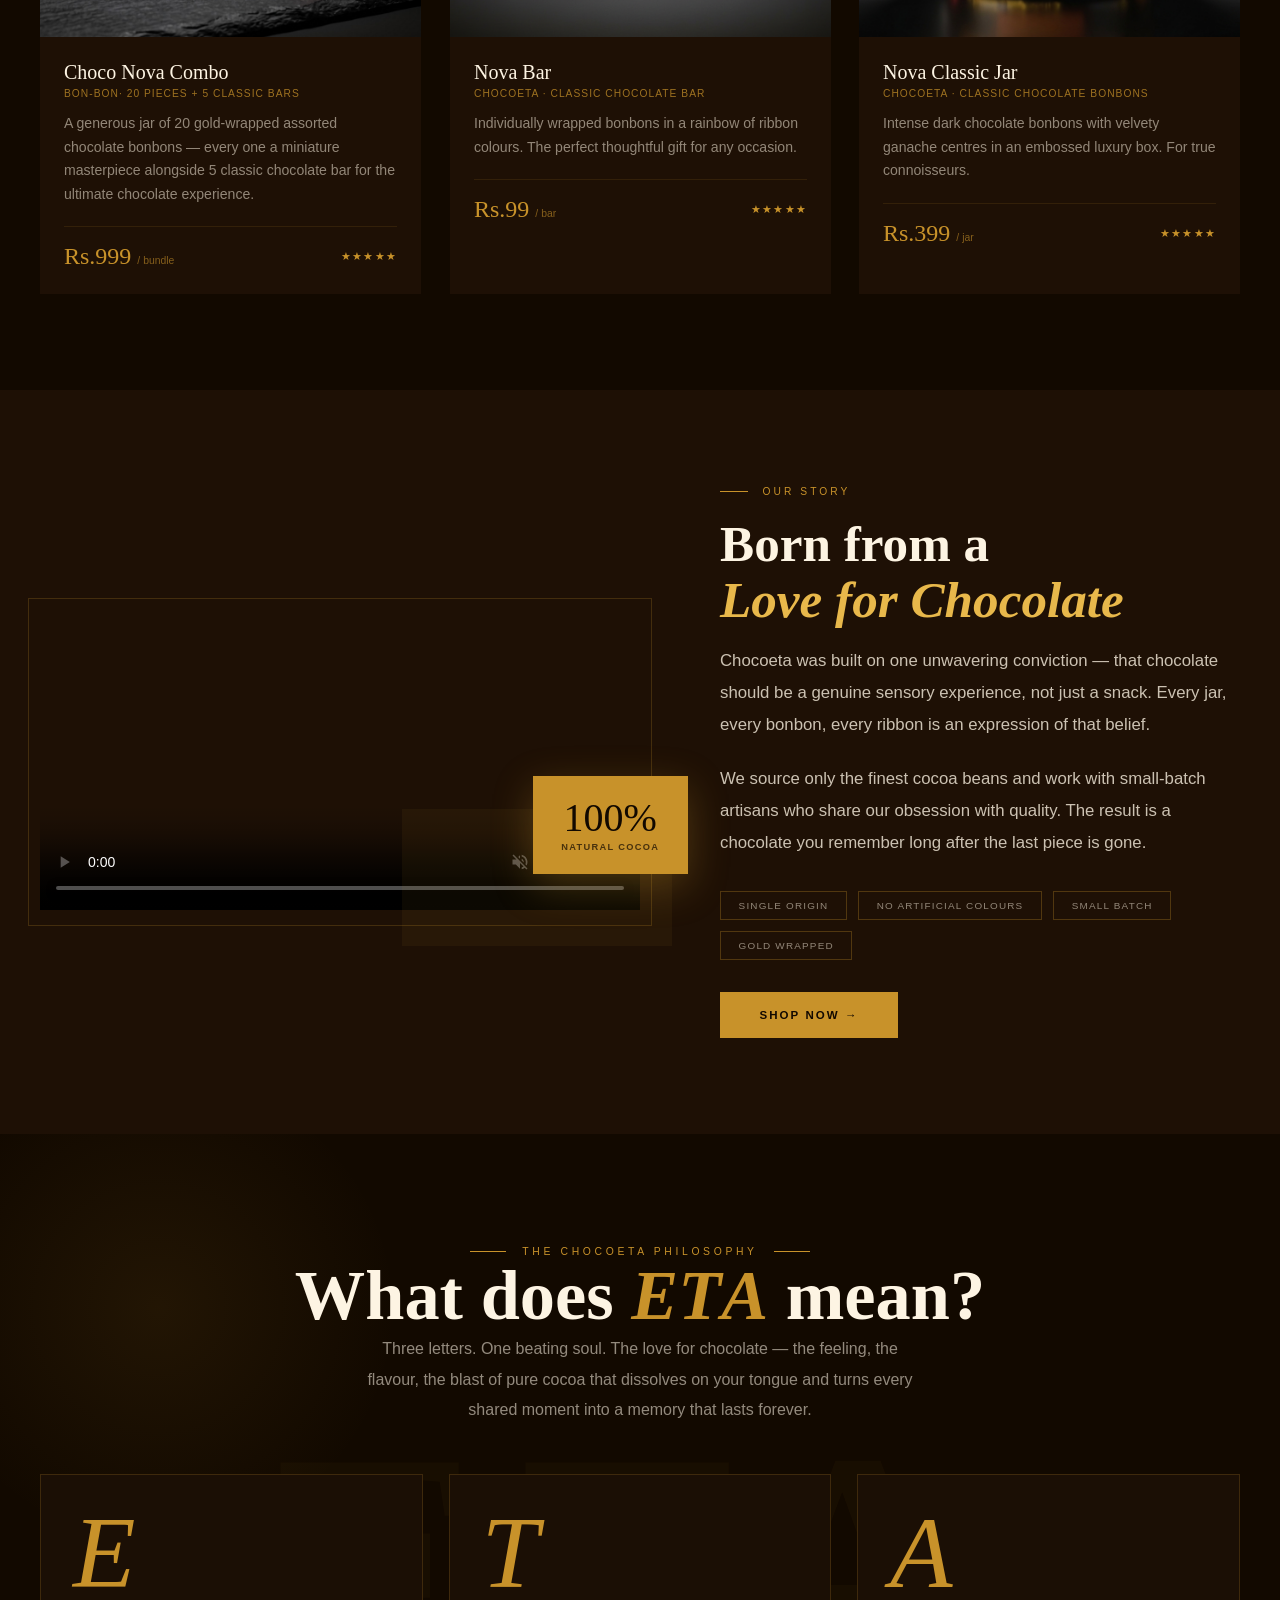
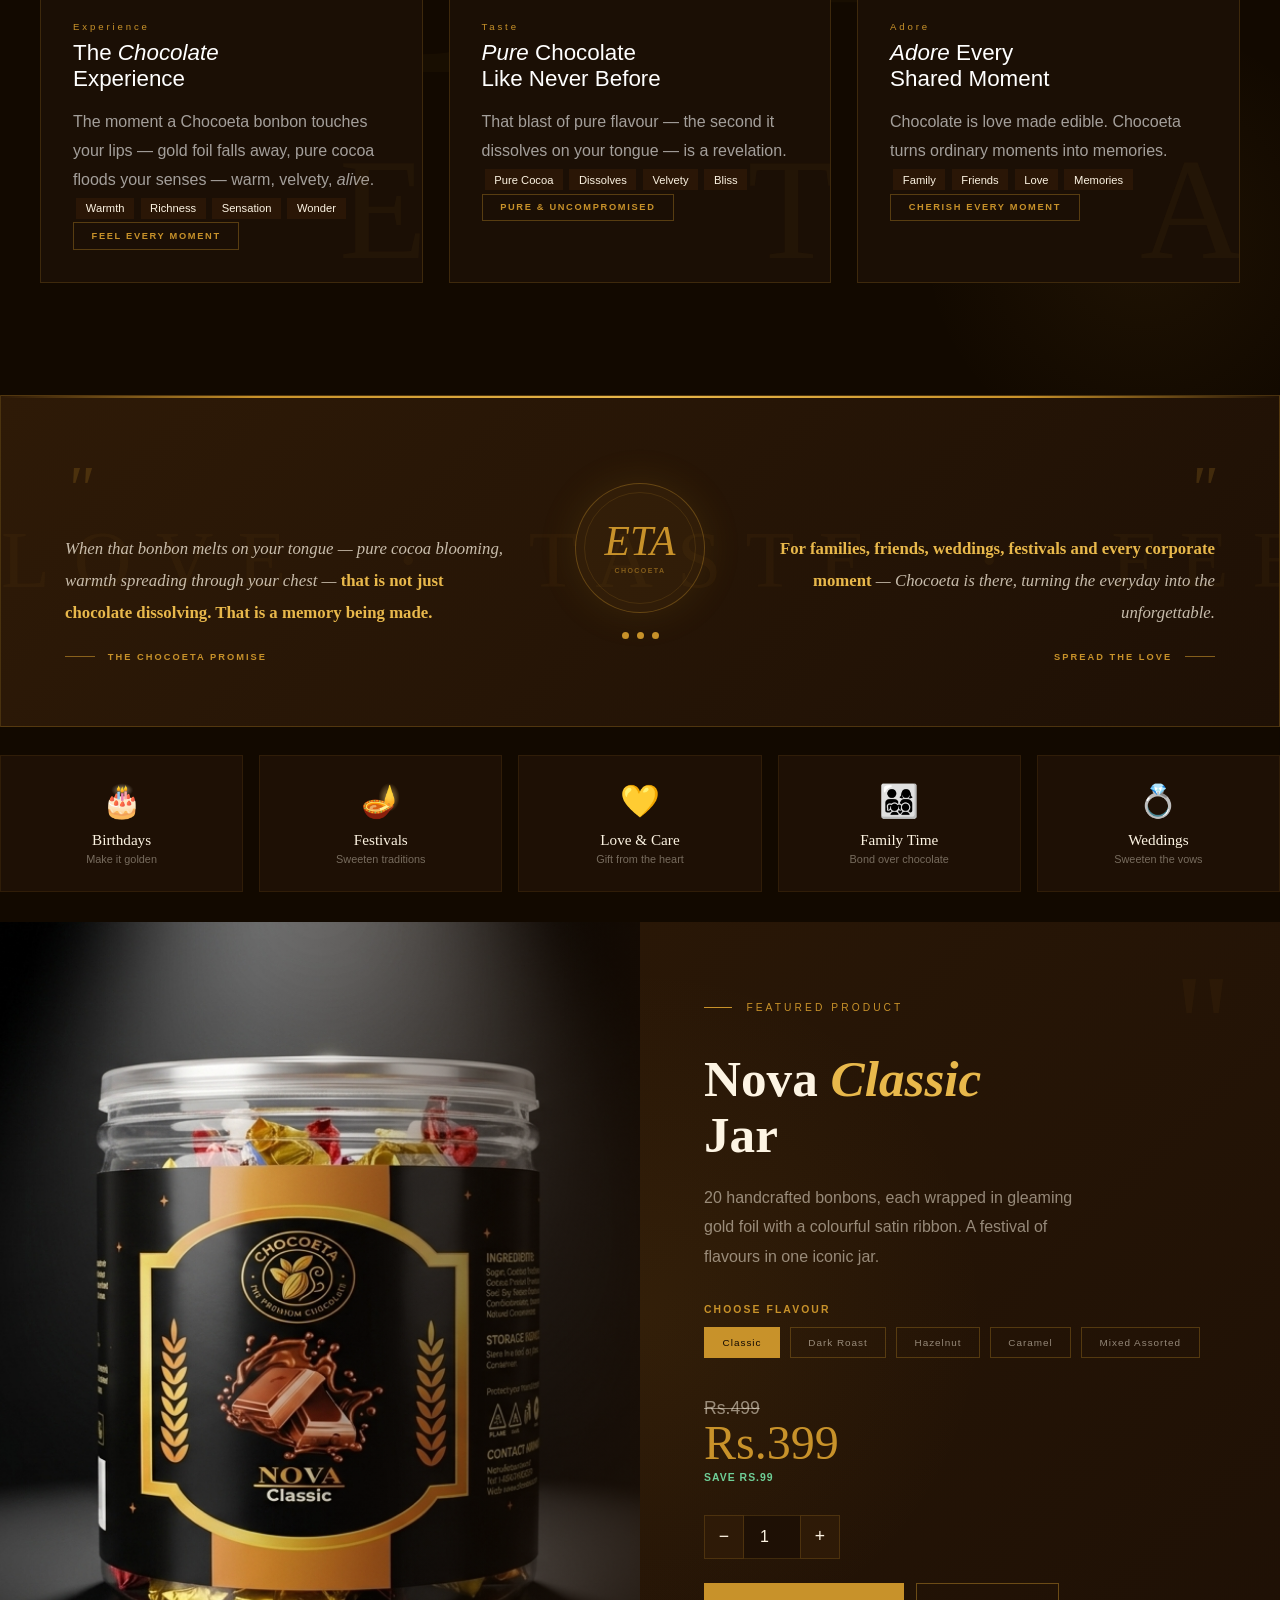
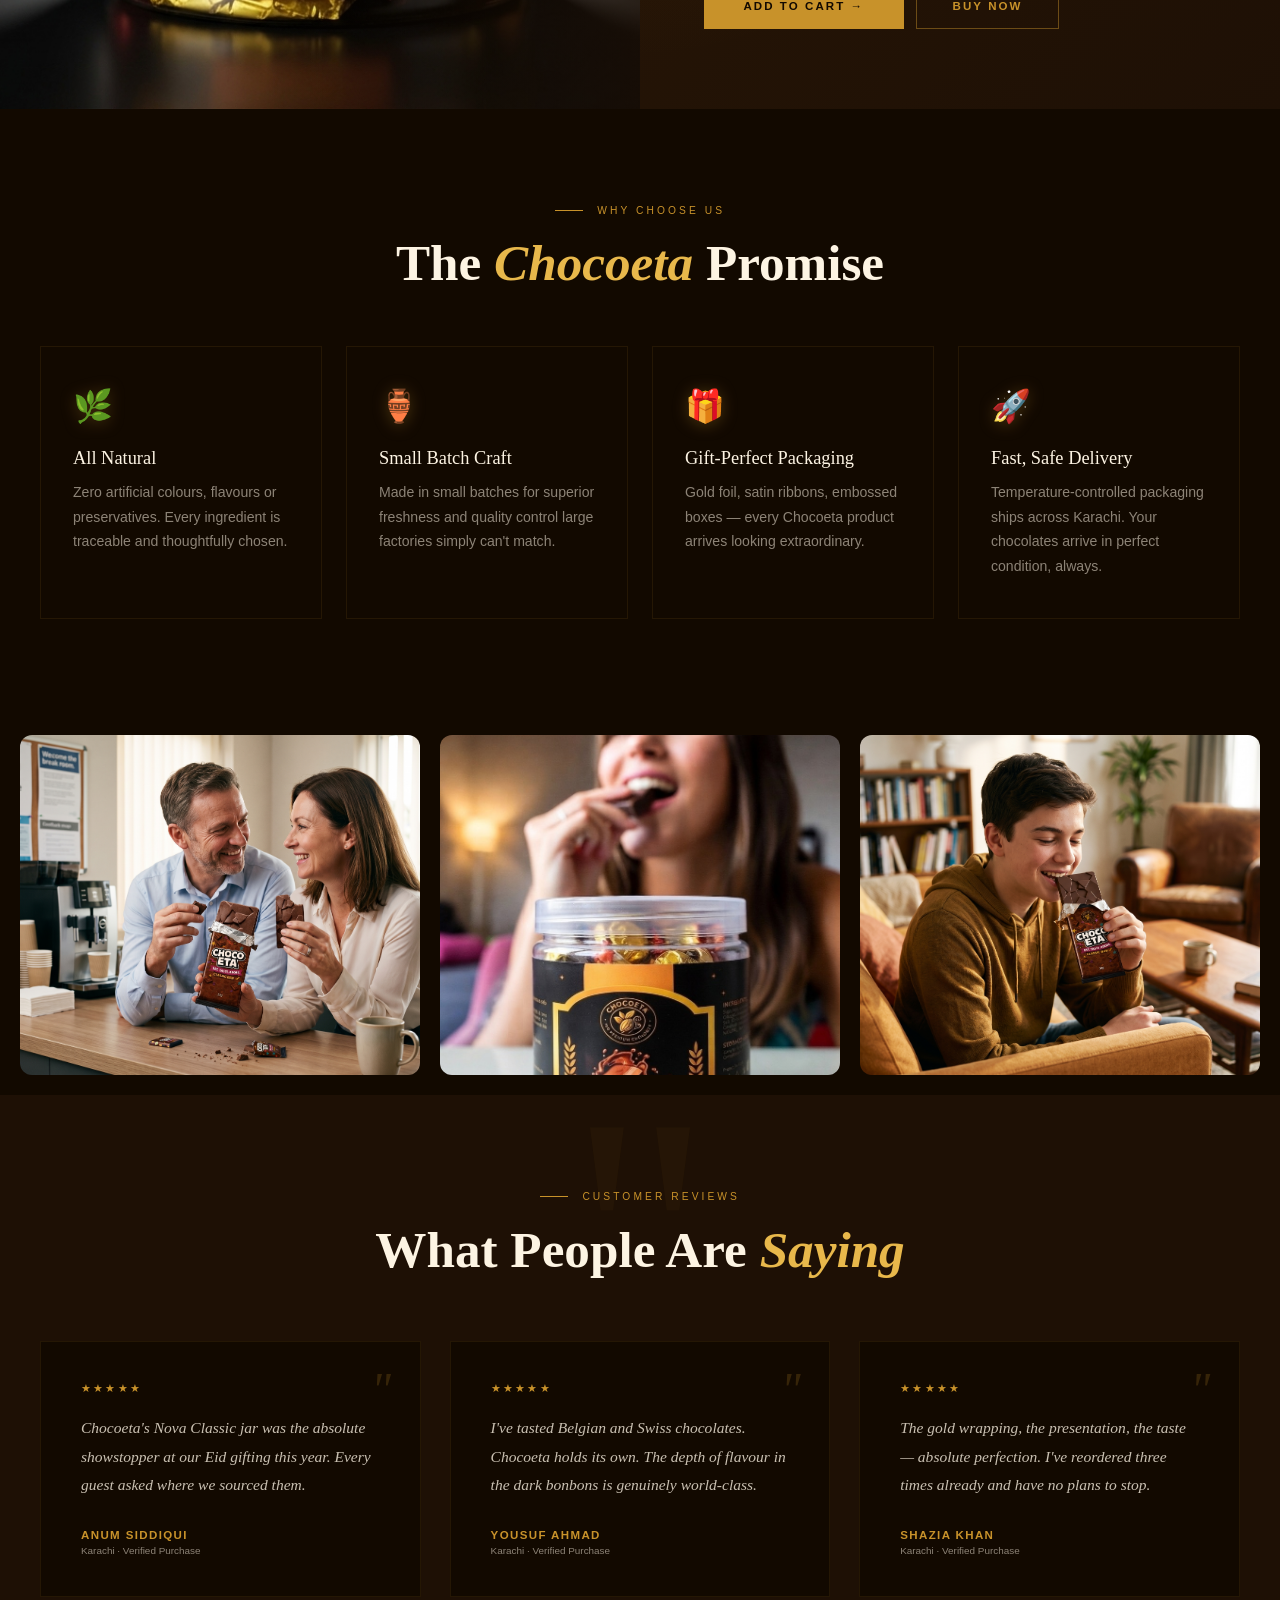
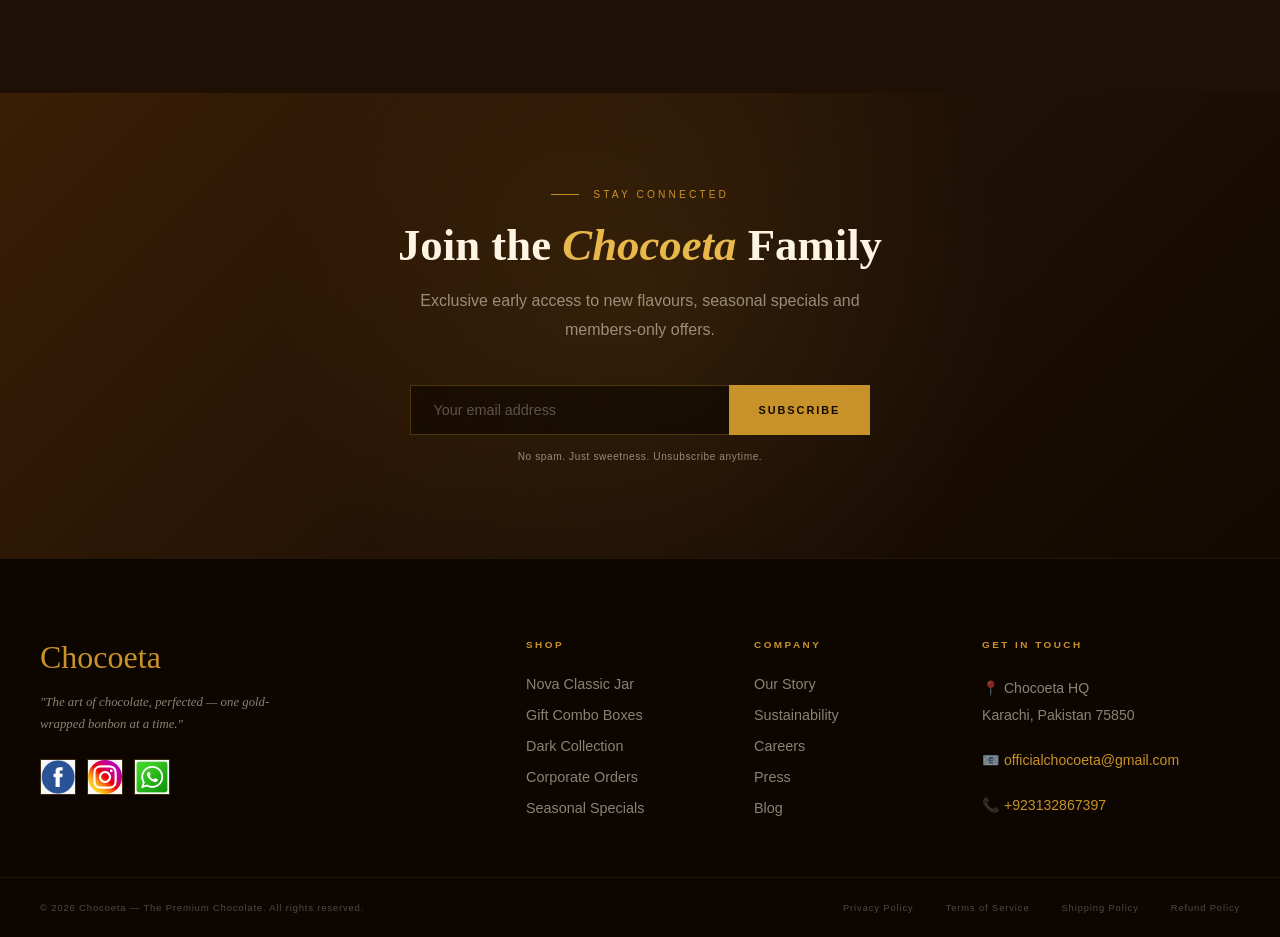
==== commit 9b7eba71: "Update index.html" ====
--- a/index.html
+++ b/index.html
@@ -6,7 +6,7 @@
 <title>Chocoeta — The Premium Chocolate</title>
 <link rel="preconnect" href="https://fonts.googleapis.com">
 <link href="style.css" rel="stylesheet">
- <link rel="icon" href="images/Chocoeta_Logo.png" type="image/x-icon">
+ <link rel="icon" href="images/Chocoeta_Logo.jpg" type="image/x-icon">
 
   <link rel="stylesheet" href="chocoeta.css">
 </head>
@@ -128,7 +128,7 @@
           <img src="images/Chocolate_bars_and_treat_jar_2K_20261001105428.jpg" alt="Nova Classic Jar">
           <span class="p-pill">Arriving Soon    </span>
           <div class="p-quick">
-            <button class="q-btn" onclick="addToCart('choco-nova-combo', this)">Add to Cart</button>
+            <button class="q-btn" onclick="addToCart('choco-nova-combo', this)">Add to Cart</button>
             <button class="q-btn ol" title="Wishlist">♡</button>
           </div>
         </div>
@@ -148,7 +148,7 @@
           <img src="images/4.png" alt="Gift Combo Box">
           <span class="p-pill new-pill">Arriving Soon</span>
           <div class="p-quick">
-            <button class="q-btn" onclick="addToCart('nova-bar', this)">Add to Cart</button>
+            <button class="q-btn" onclick="addToCart('nova-bar', this)">Add to Cart</button>
             <button class="q-btn ol" title="Wishlist">♡</button>
           </div>
         </div>
@@ -168,7 +168,7 @@
           <img src="images/CHOCOETA_NOVA_Classic_jar_chocol…_202607110616.jpeg" alt="Premium Dark Collection">
           <span class="p-pill">Most Popular</span>
           <div class="p-quick">
-            <button class="q-btn" onclick="addToCart('nova-classic-jar', this)">Add to Cart</button>
+            <button class="q-btn" onclick="addToCart('nova-classic-jar', this)">Add to Cart</button>
             <button class="q-btn ol" title="Wishlist">♡</button>
           </div>
         </div>
@@ -406,7 +406,7 @@
 
       <div class="feat-acts">
         <button class="btn-fill" onclick="addFeatured()">Add to Cart →</button>
-        <button class="btn-ghost" onclick="buyFeaturedNow()">Buy Now</button>
+        <button class="btn-ghost" onclick="buyFeaturedNow()">Buy Now</button>
       </div>
     </div>
   </div>
@@ -579,7 +579,7 @@
       <span class="cart-total-lbl">Order Total</span>
       <span class="cart-total-val" id="cartTotalVal">Rs.0</span>
     </div>
-    <button class="cart-checkout" id="cartCheckout" onclick="proceedToCheckout()">Proceed to Checkout →</button>
+    <button class="cart-checkout" id="cartCheckout" onclick="proceedToCheckout()">Proceed to Checkout →</button>
     <button class="cart-cont" onclick="closeCart()">Continue Shopping</button>
   </div>
 </div>
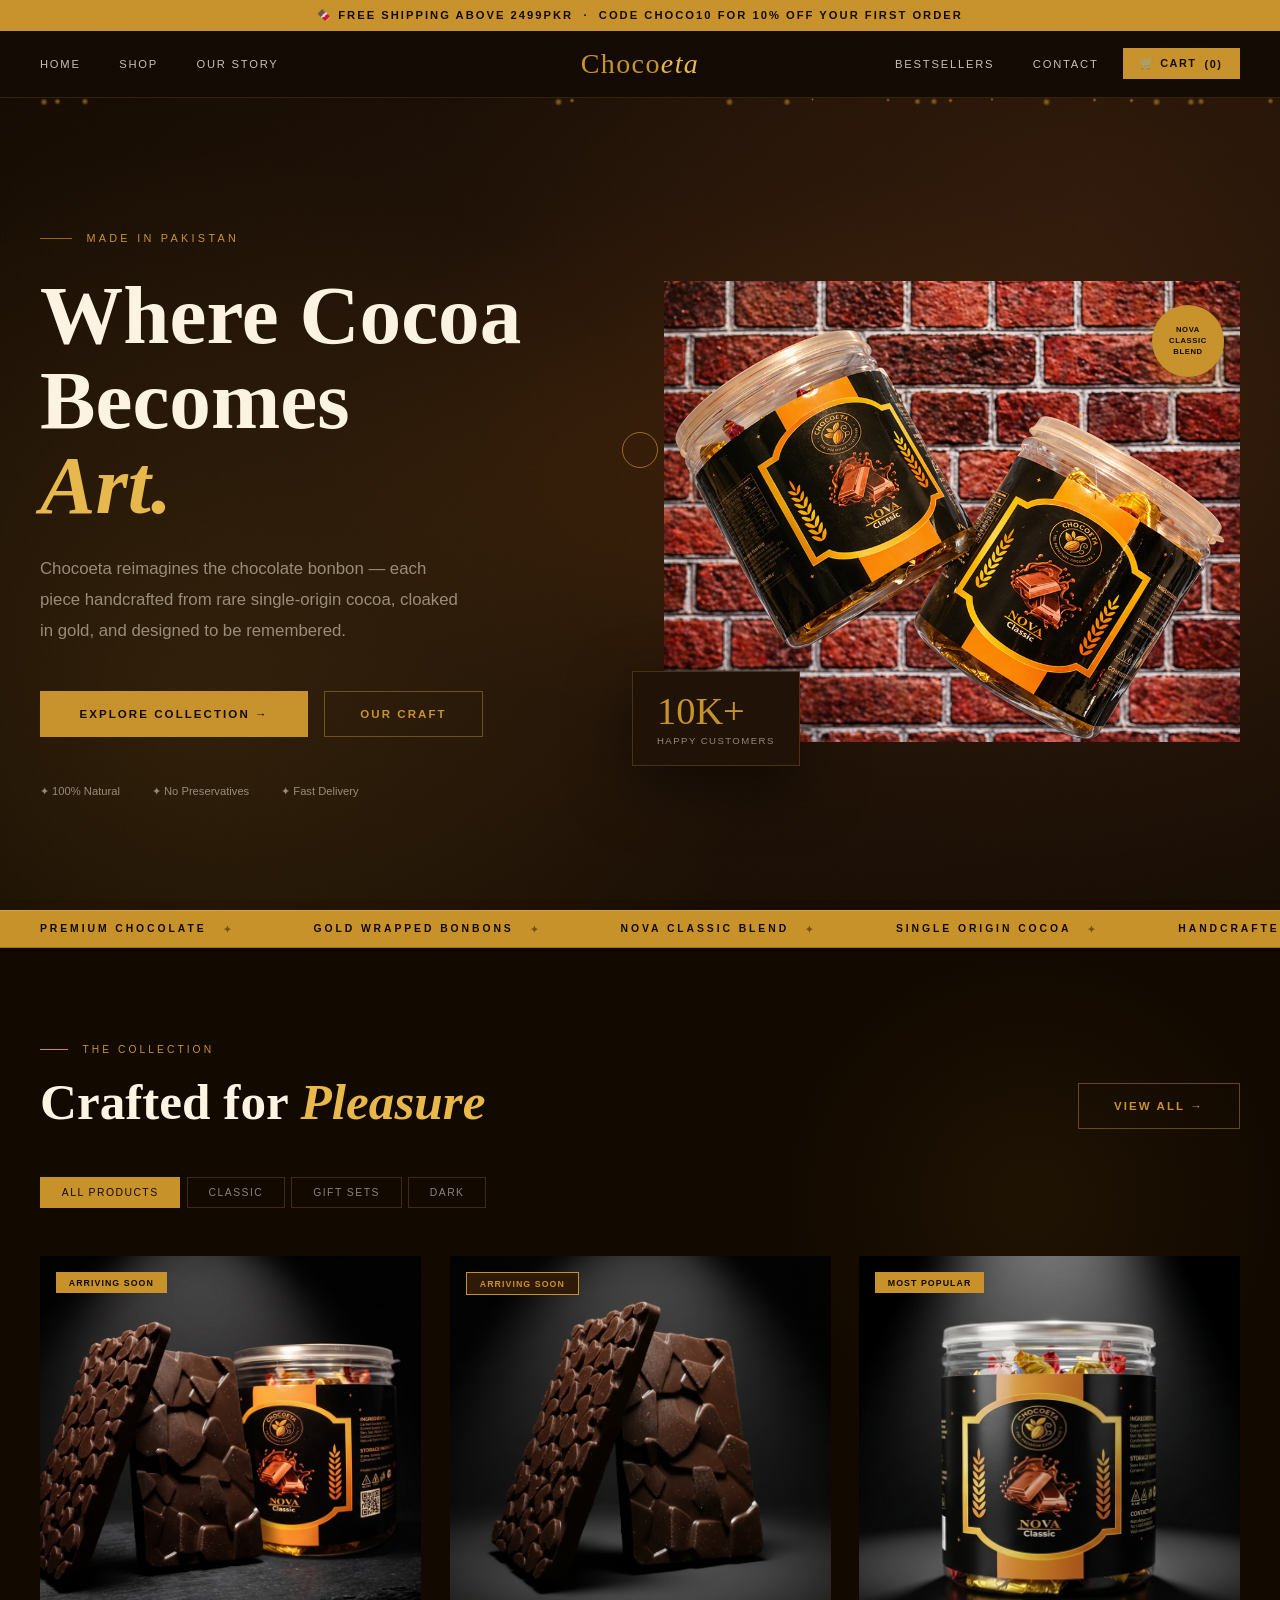
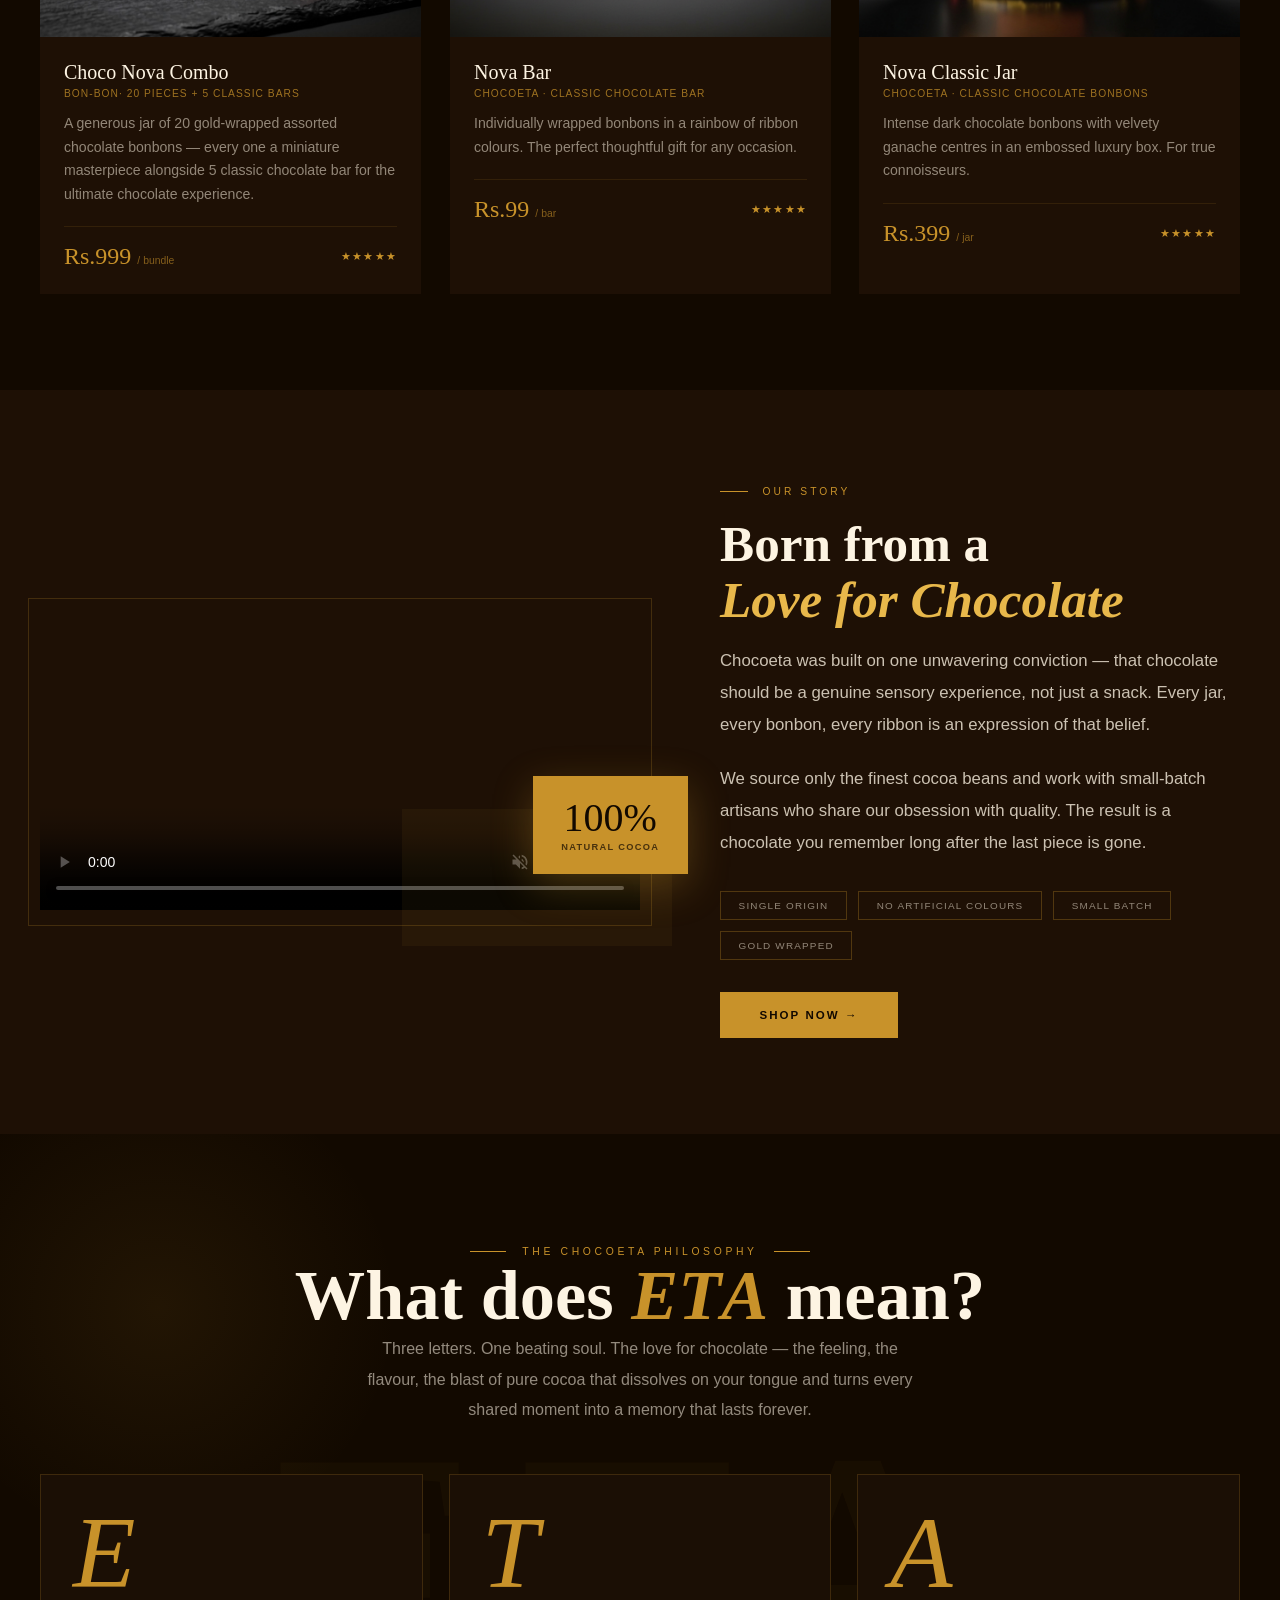
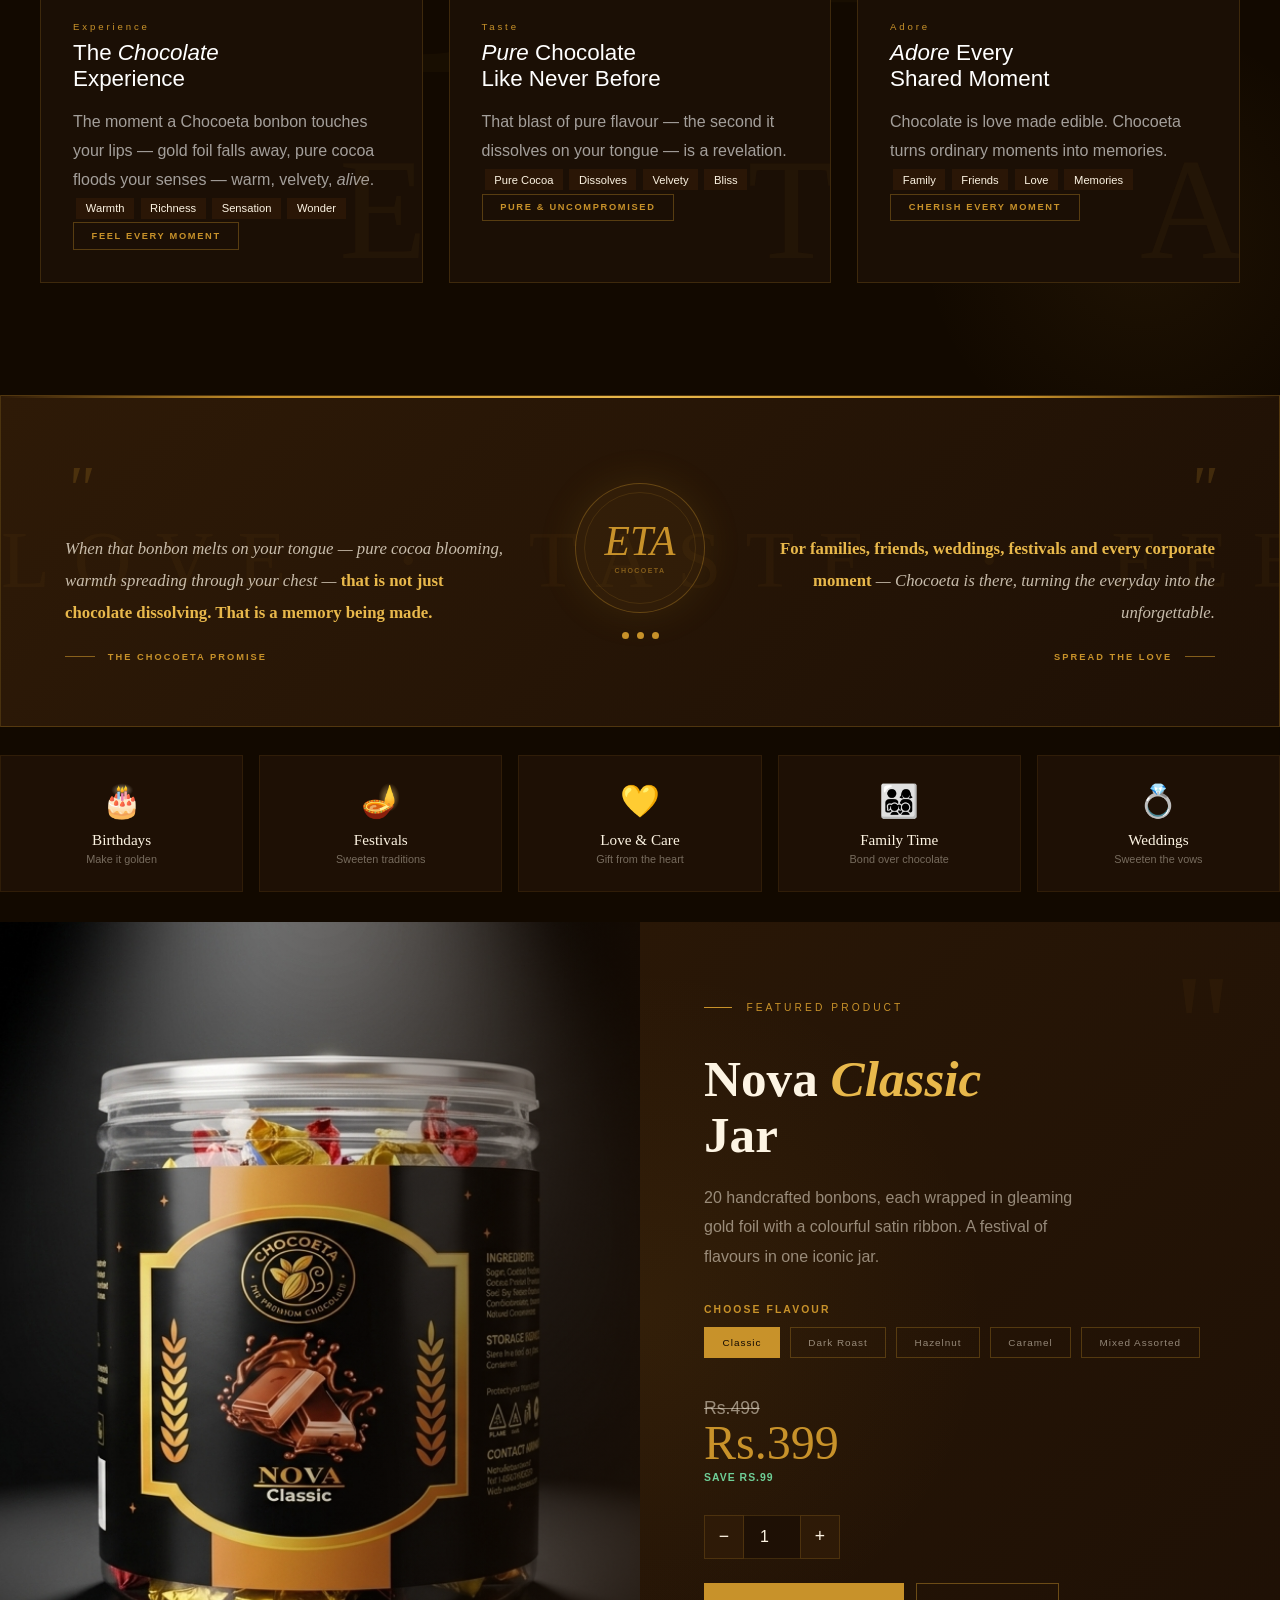
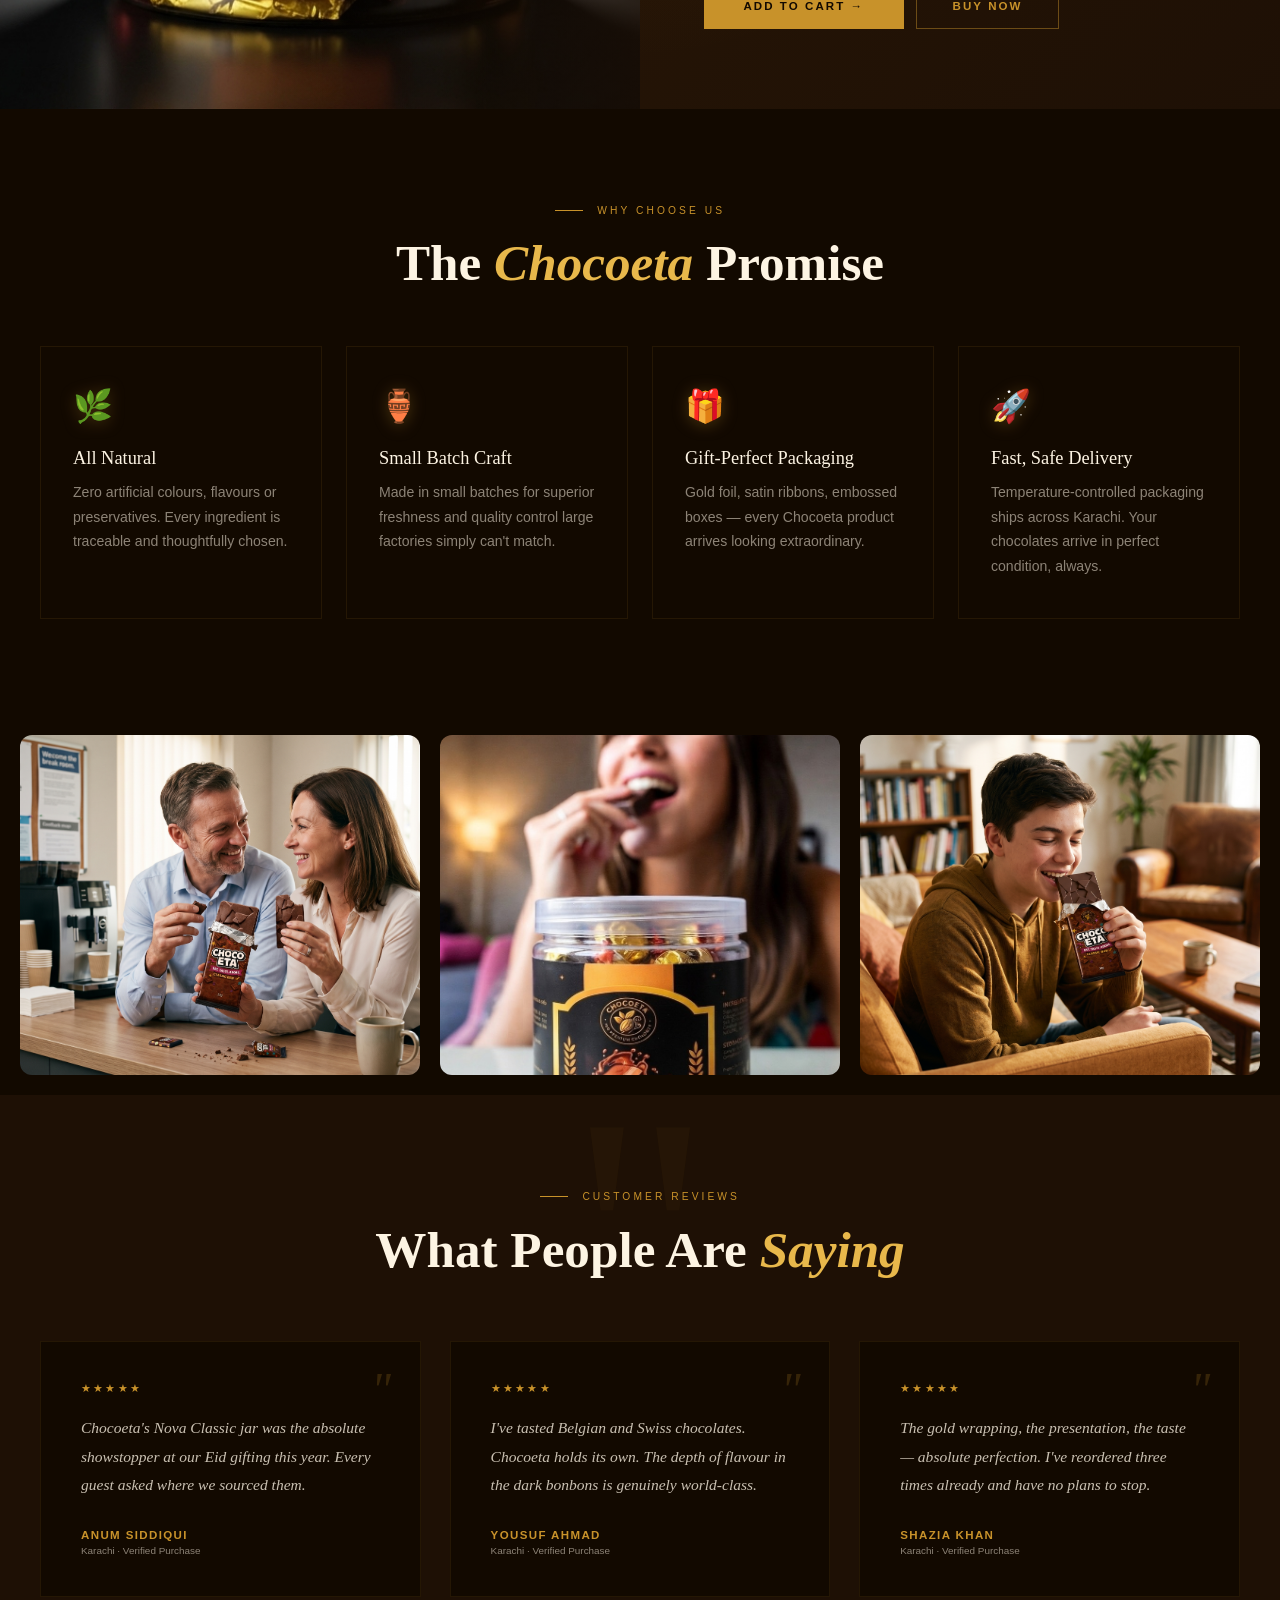
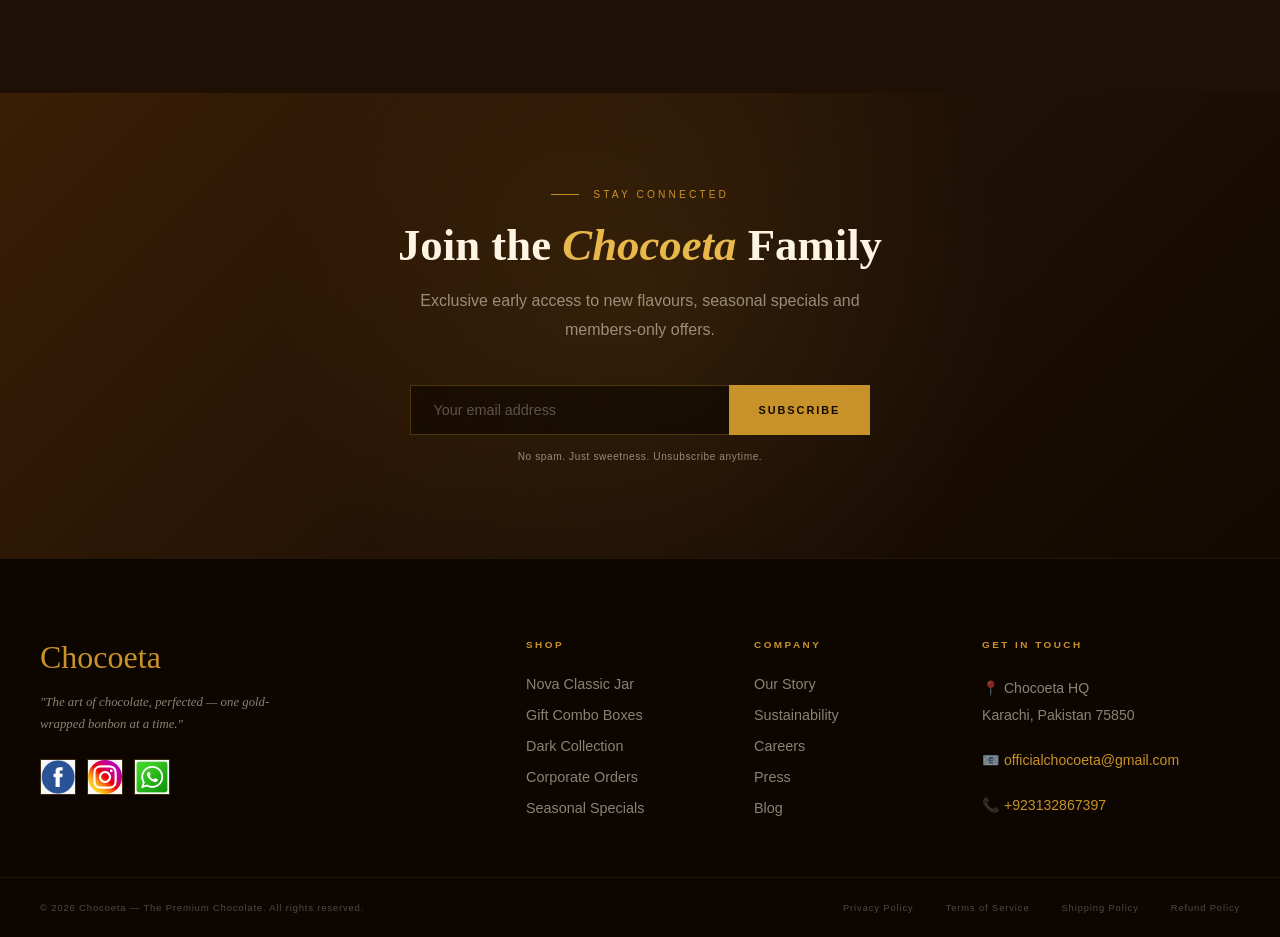
==== commit d8ee2abf: "index.html" ====
--- a/index.html
+++ b/index.html
@@ -6,7 +6,7 @@
 <title>Chocoeta — The Premium Chocolate</title>
 <link rel="preconnect" href="https://fonts.googleapis.com">
 <link href="style.css" rel="stylesheet">
- <link rel="icon" href="images/Chocoeta_Logo.jpg" type="image/x-icon">
+ <link rel="icon" href="images/Chocoeta_Logo.png" type="image/x-icon">
 
   <link rel="stylesheet" href="chocoeta.css">
 </head>
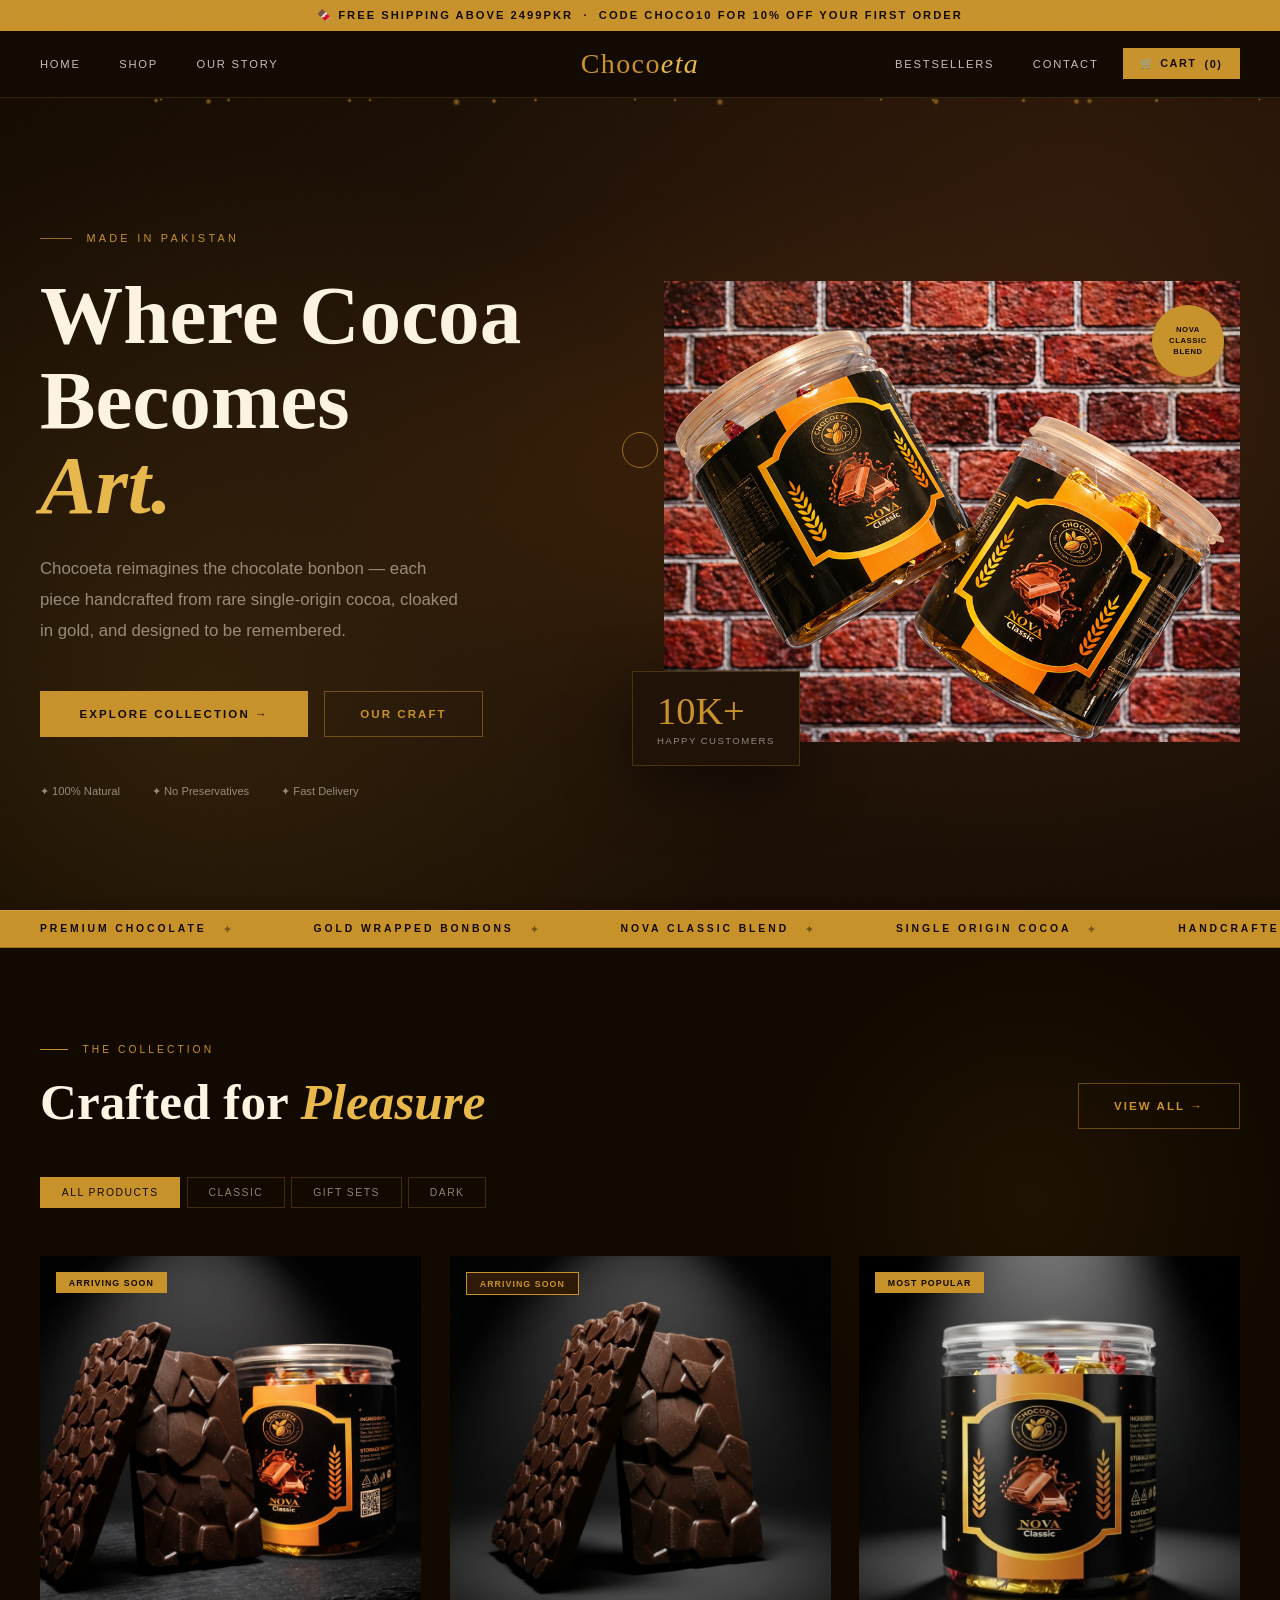
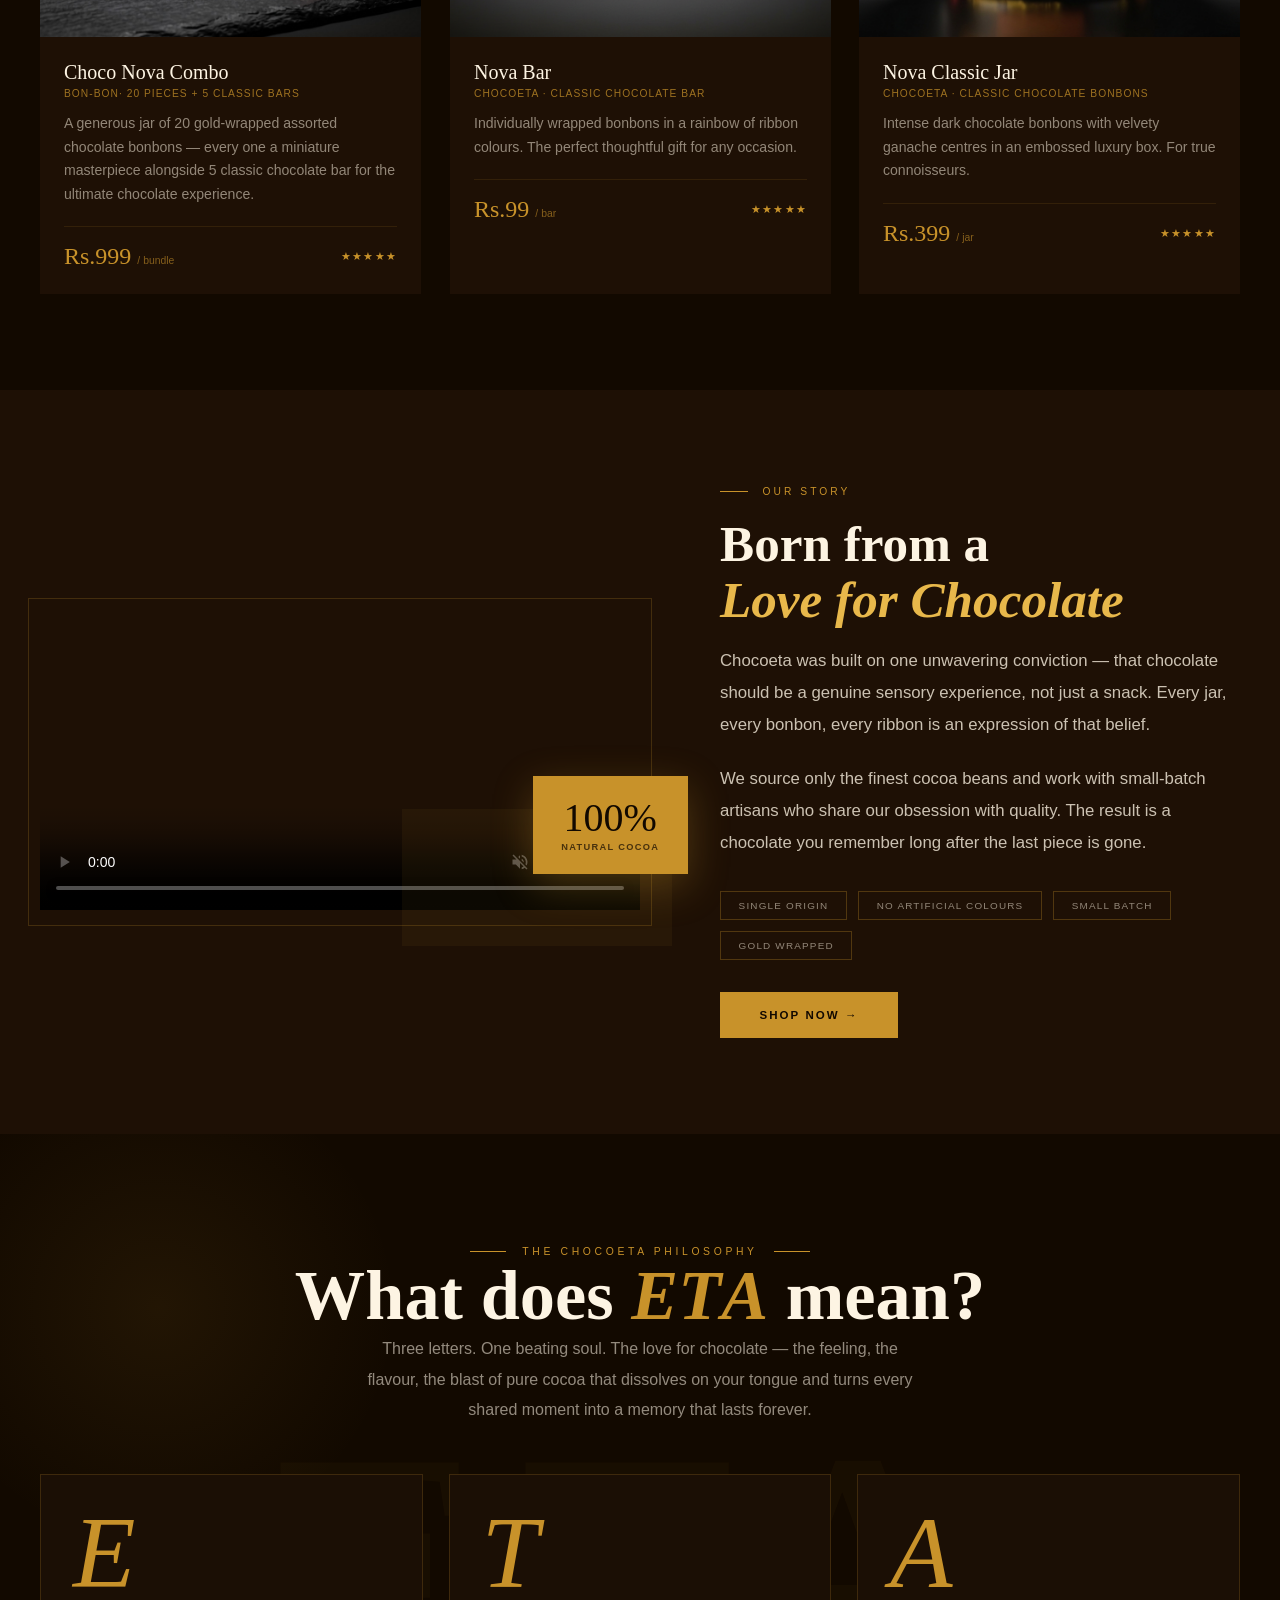
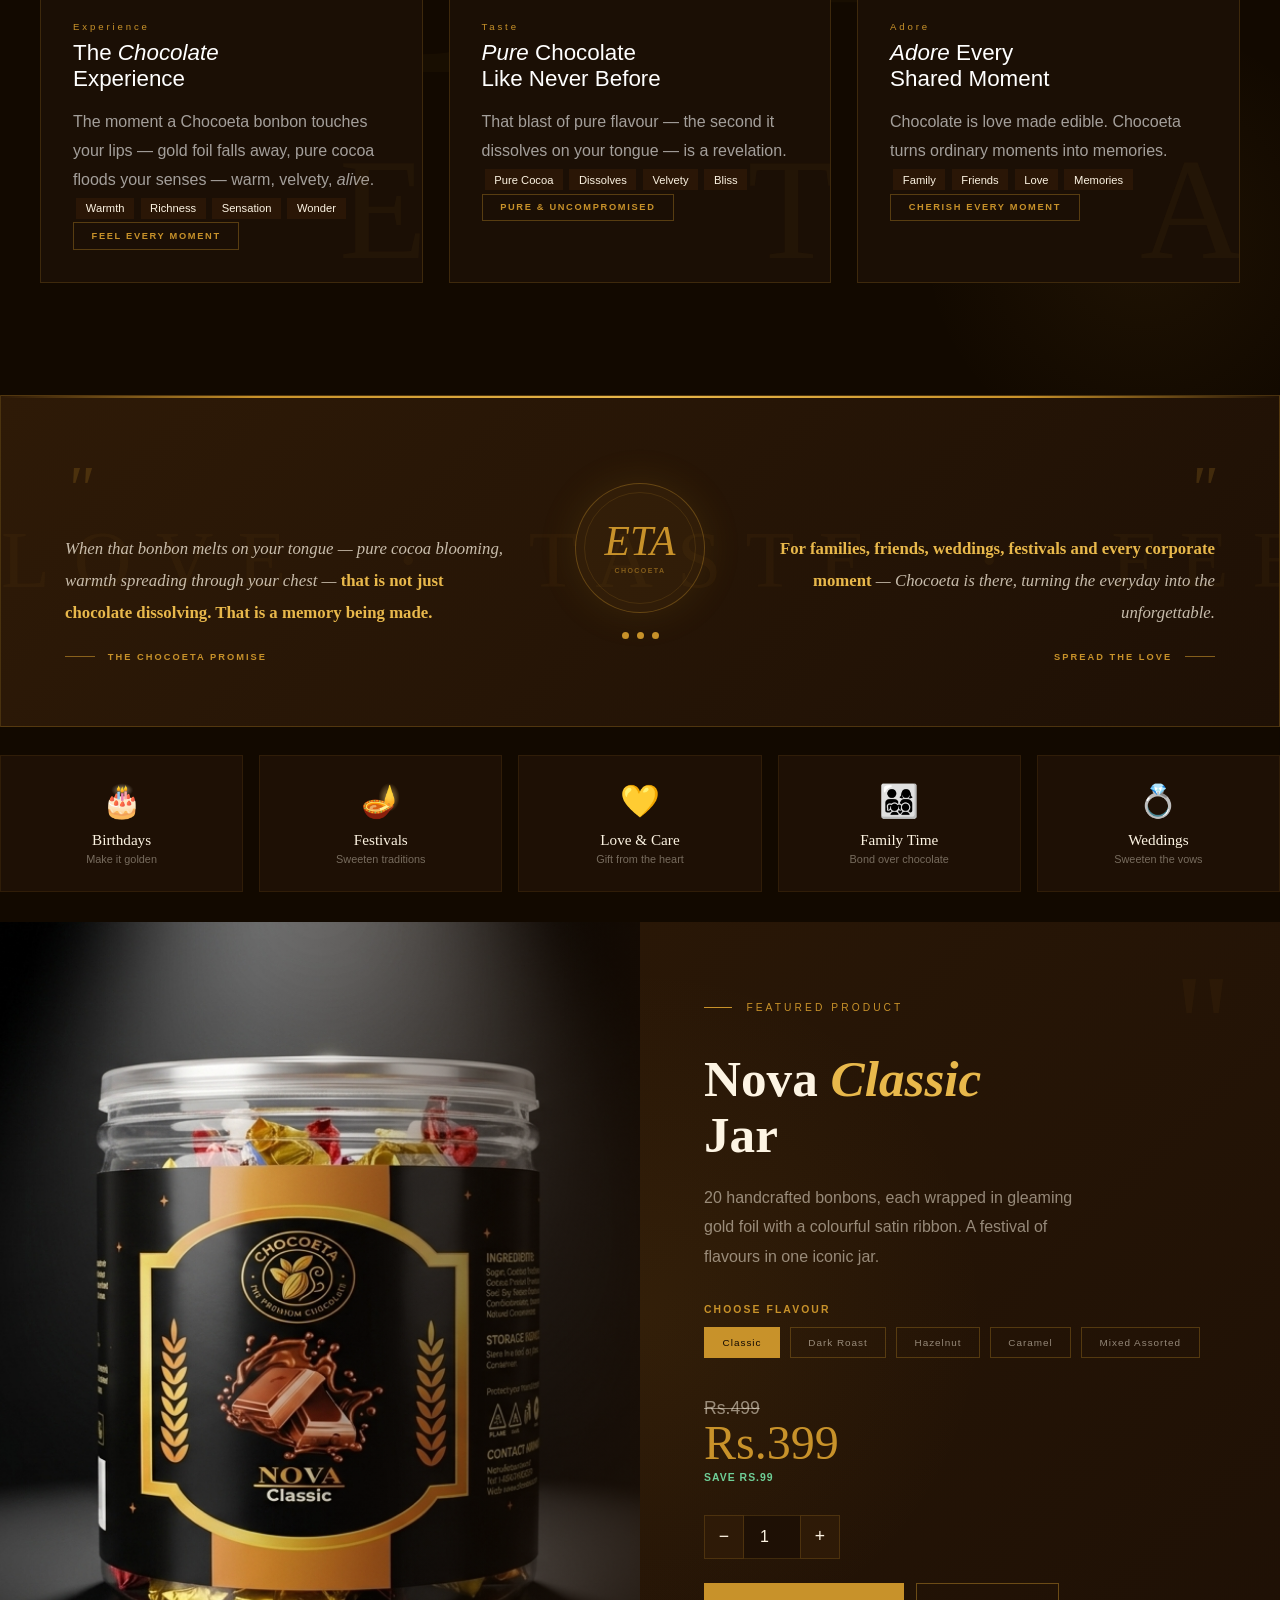
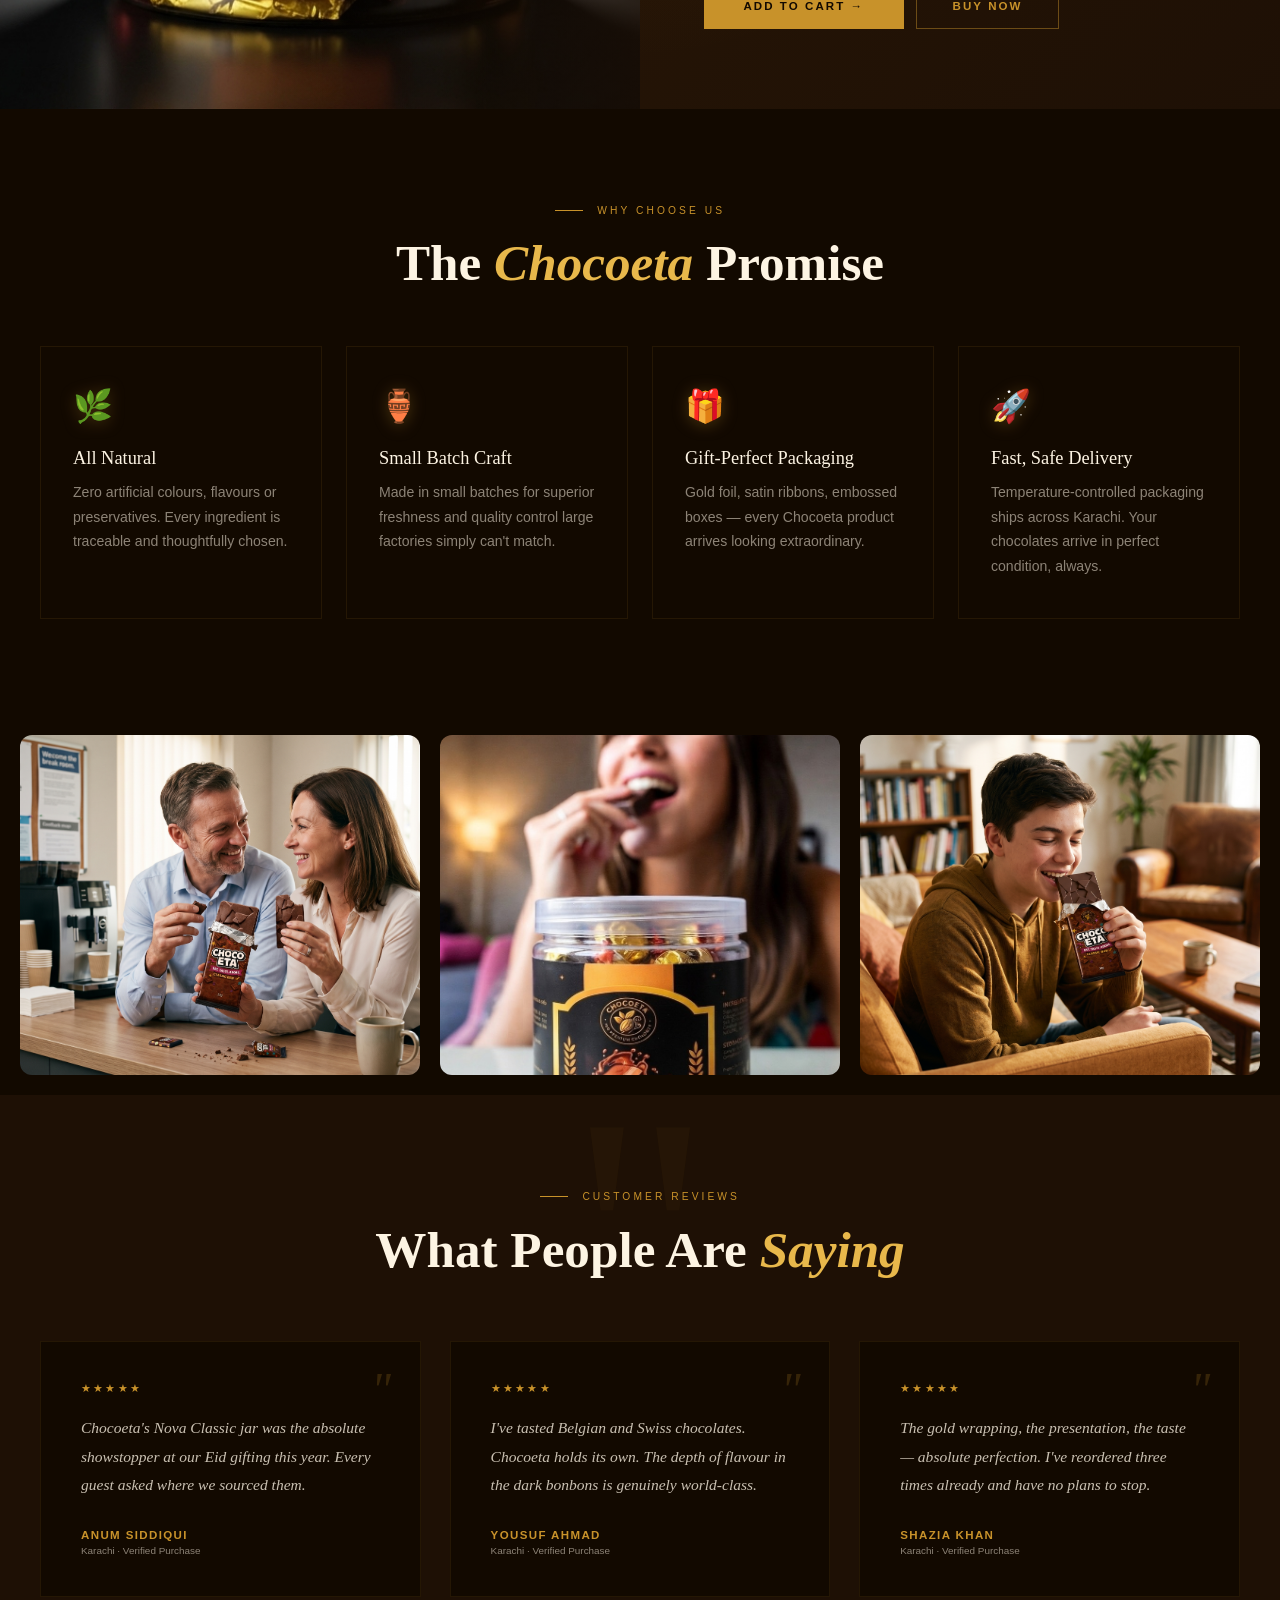
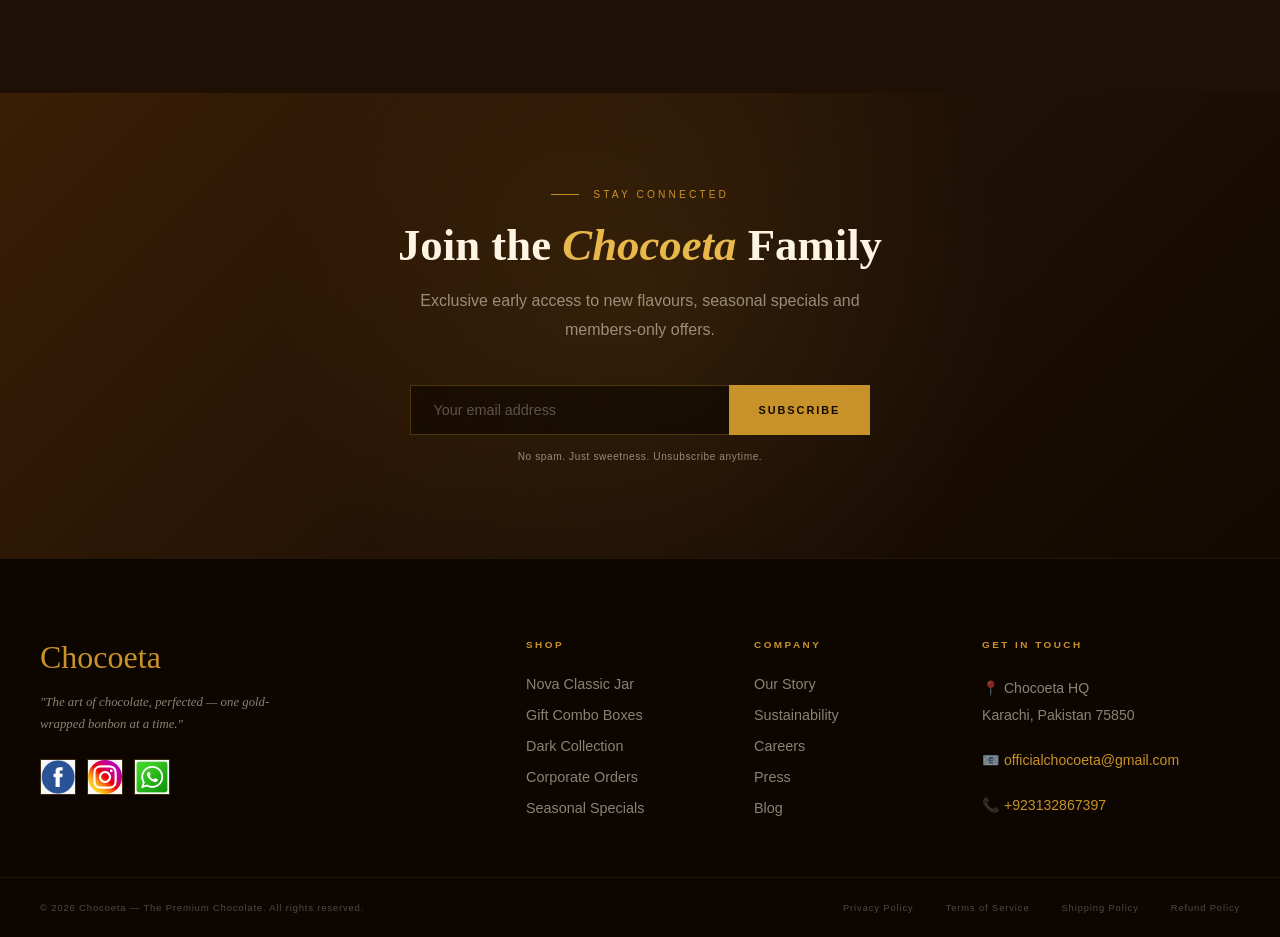
==== commit 238728c8: "Add files via upload" ====
--- a/index.html
+++ b/index.html
@@ -7,8 +7,9 @@
 <link rel="preconnect" href="https://fonts.googleapis.com">
 <link href="style.css" rel="stylesheet">
  <link rel="icon" href="images/Chocoeta_Logo.png" type="image/x-icon">
-
-  <link rel="stylesheet" href="chocoeta.css">
+<link rel="stylesheet" href="chocoeta.css">
+<link rel="canonical" href="https://www.chocoeta.com/">
+<meta name="description" content="Chocoeta — premium handcrafted gold-wrapped chocolate bonbons made in Karachi, Pakistan. Shop the Nova Classic Jar and gift combos.">
 </head>
 <body>
 
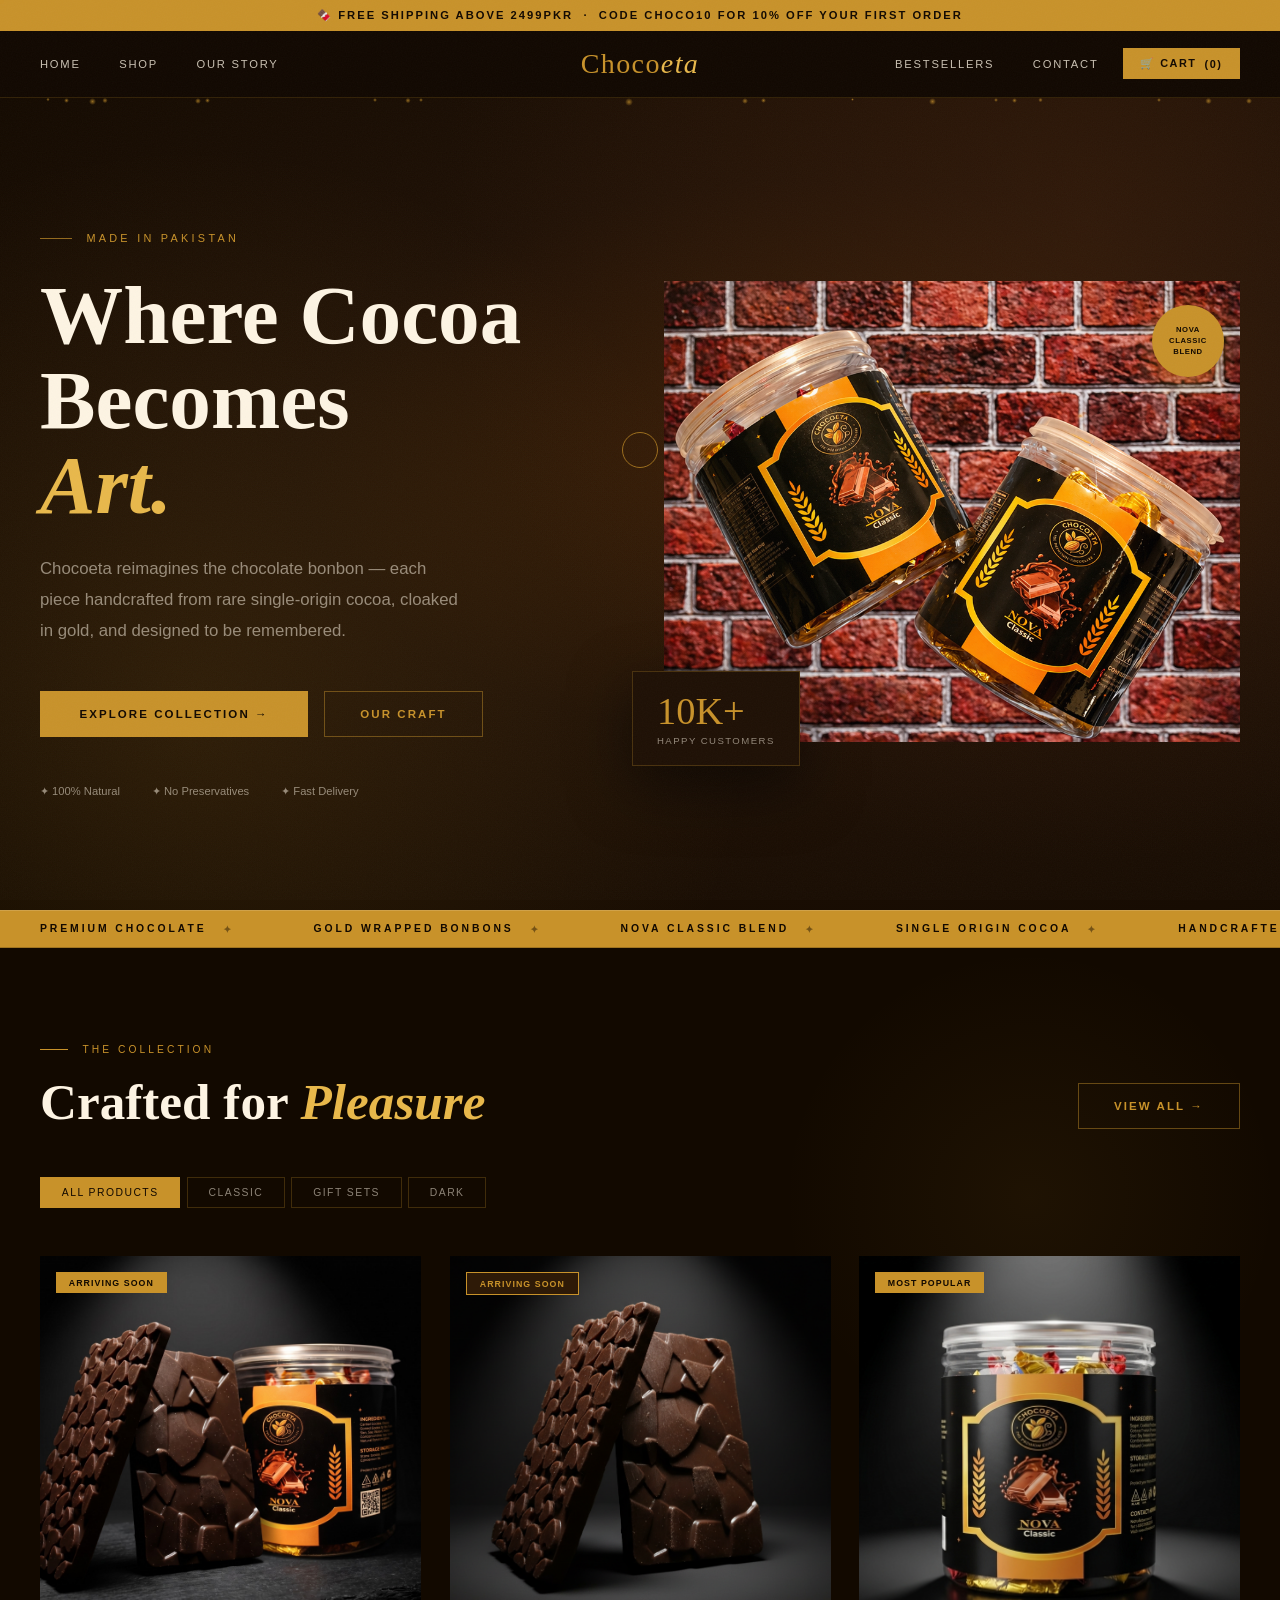
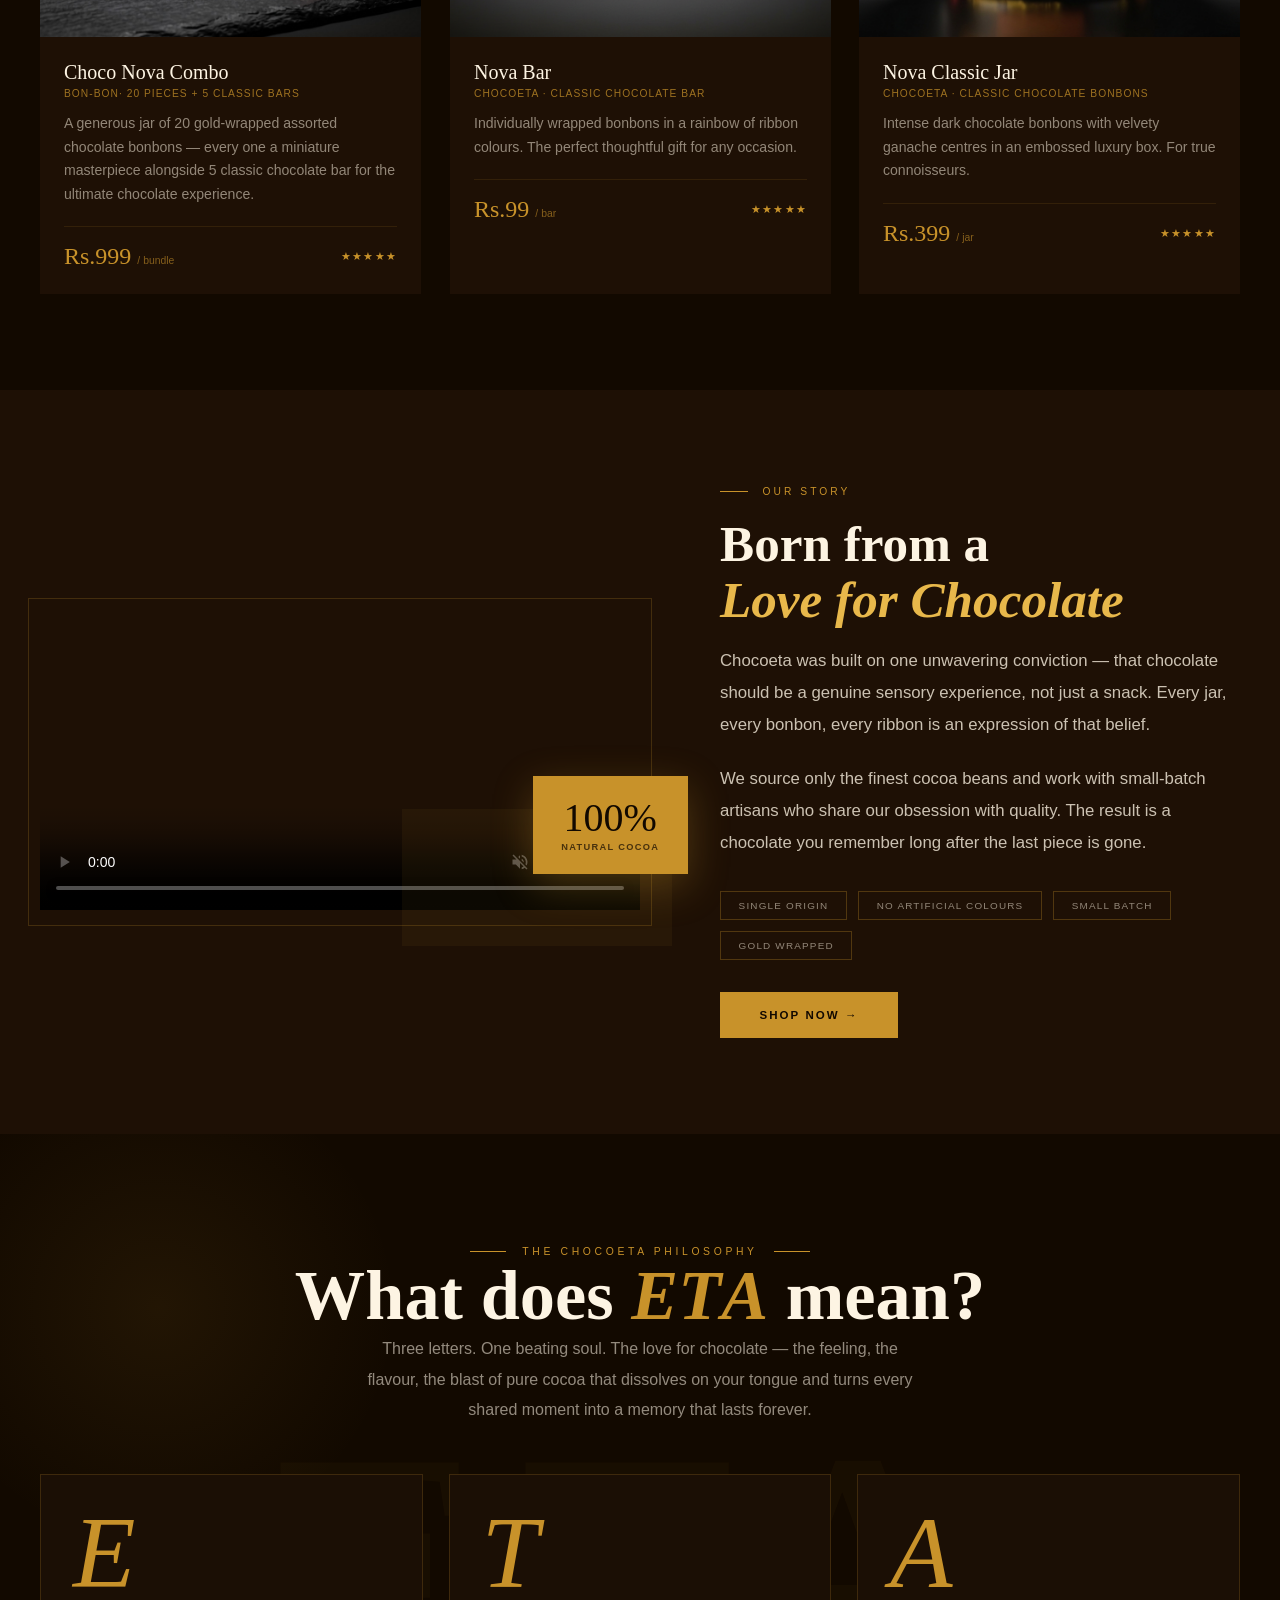
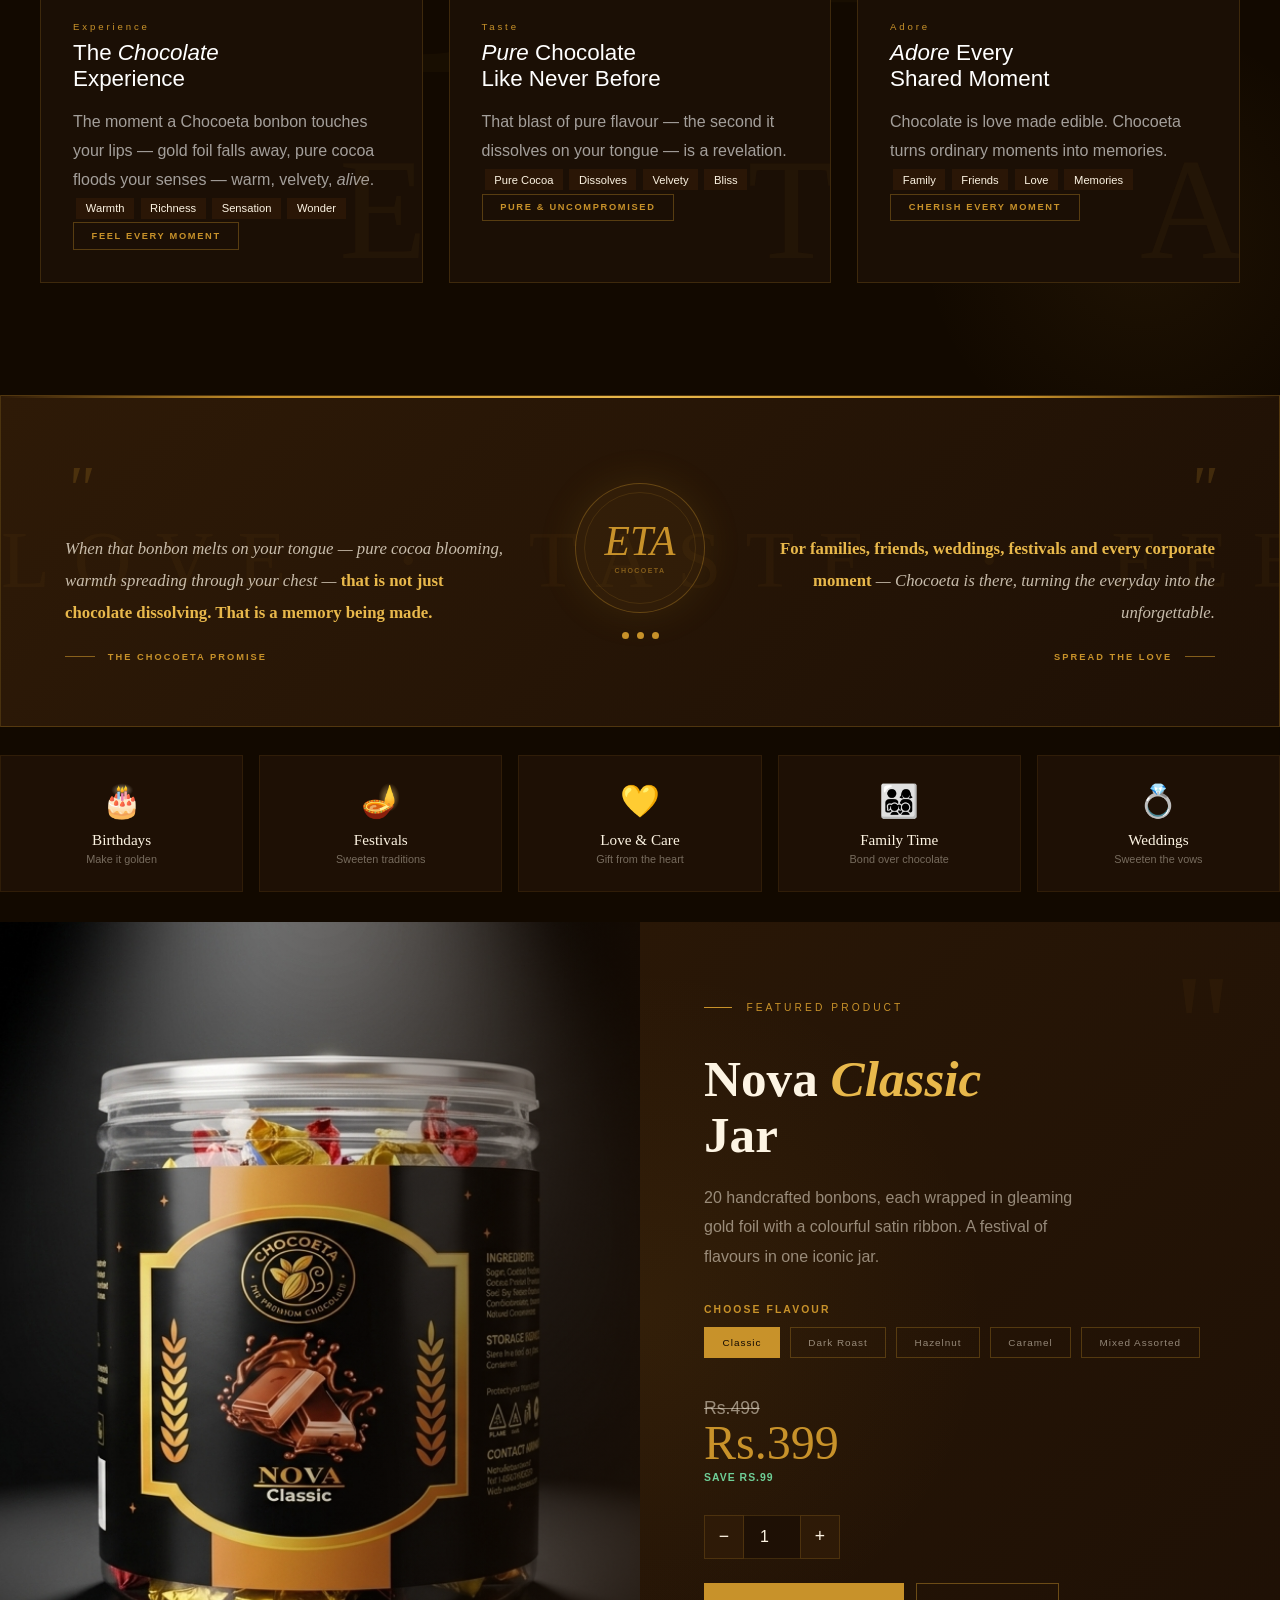
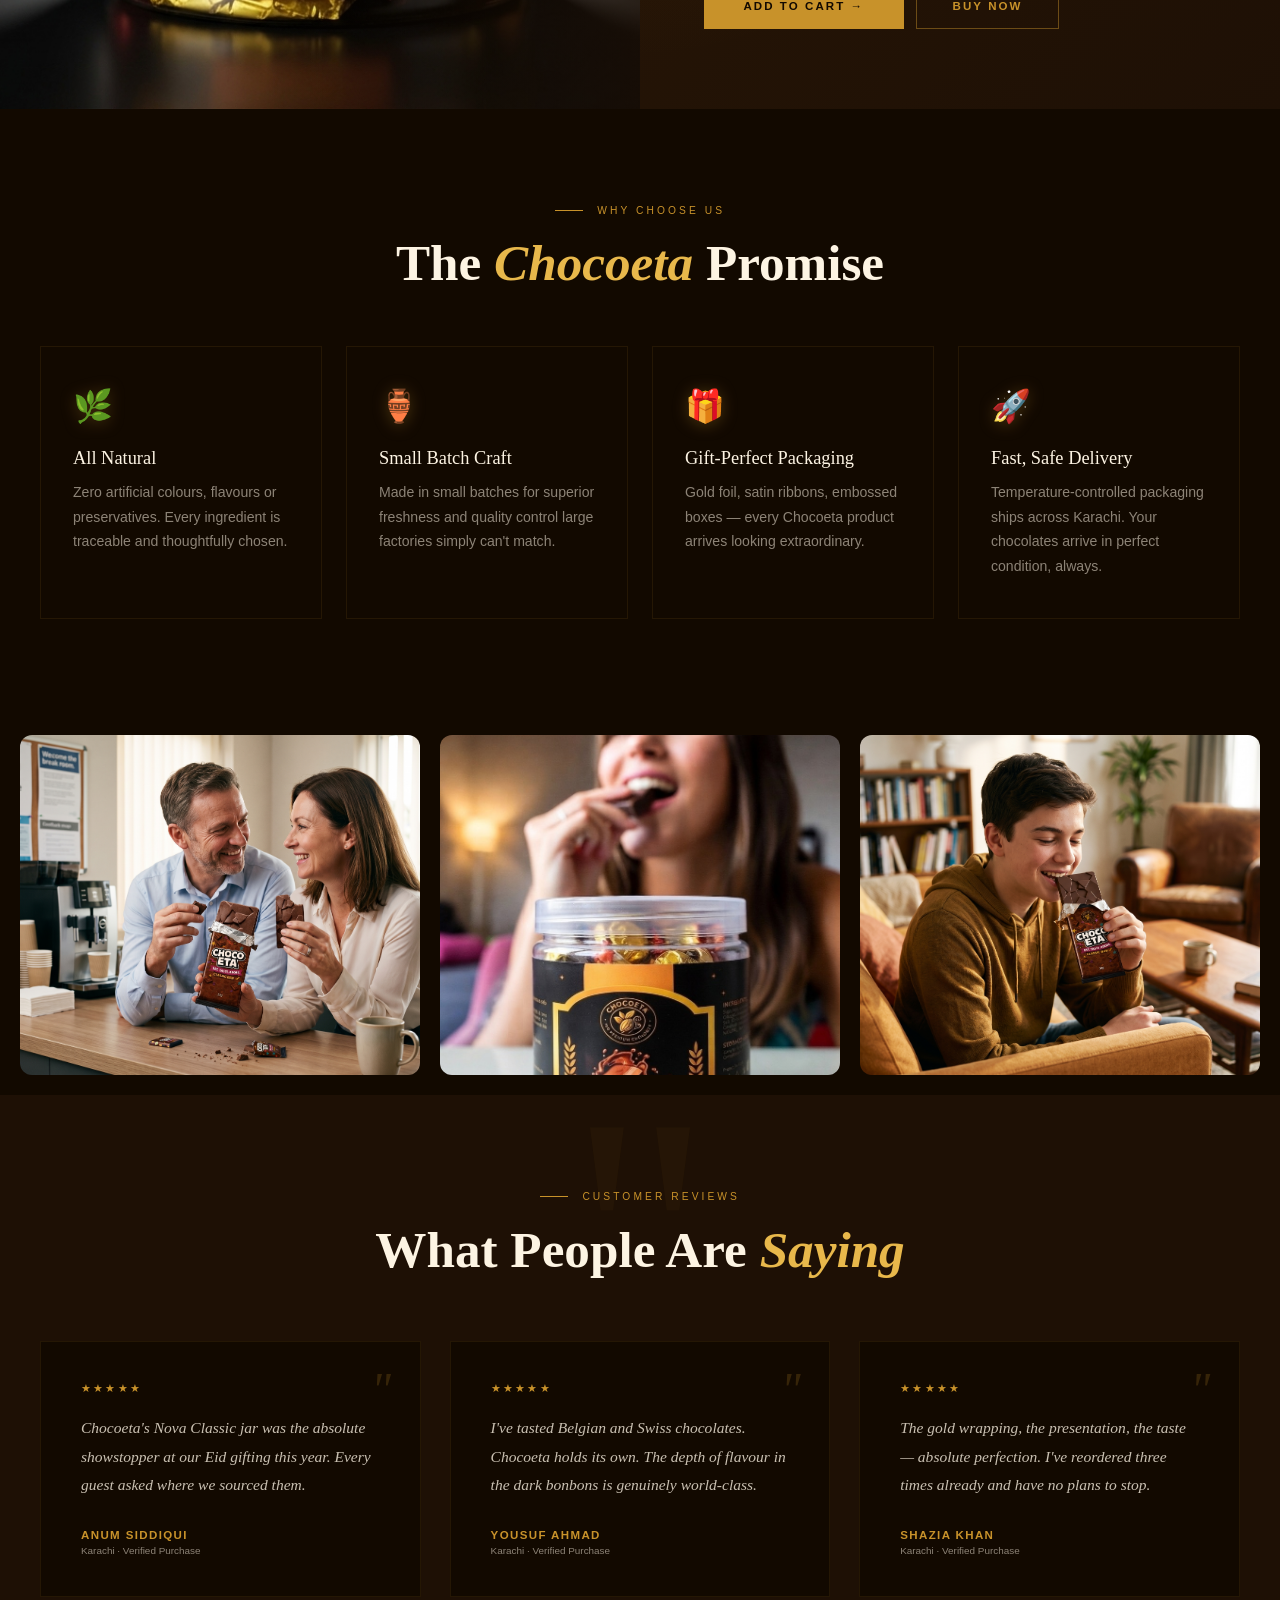
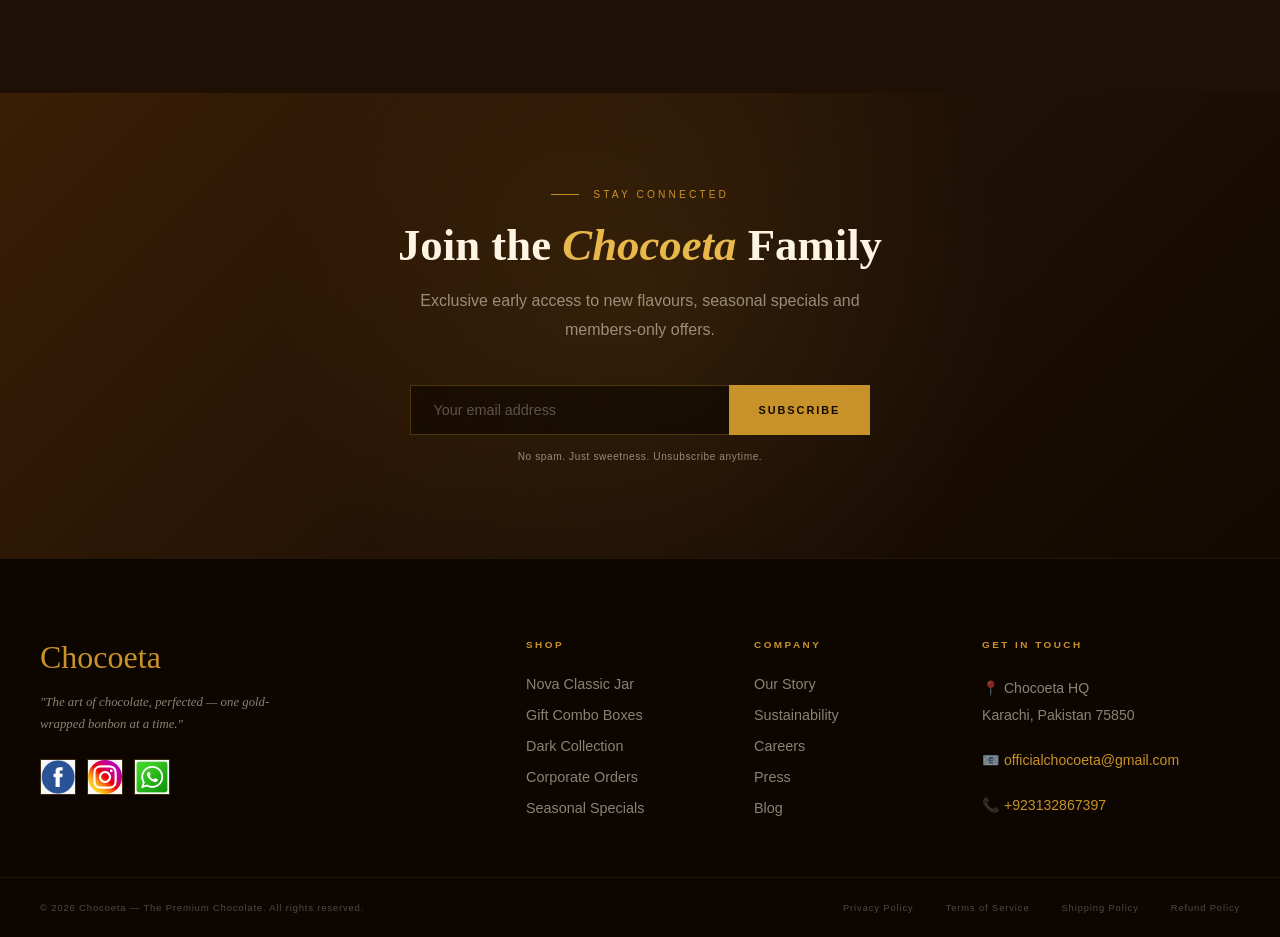
==== commit 46bc71f8: "Add files via upload" ====
--- a/index.html
+++ b/index.html
@@ -193,7 +193,7 @@
     <div class="story-grid">
       <div class="story-img-wrap sr">
         <video width="600" controls autoplay muted loop poster="thumbnail.jpg">
-          <source src="images/4458592-uhd_4096_2160_24fps.mp4" type="video/mp4">
+          <source src="https://res.cloudinary.com/zstxjfrg/video/upload/v1792012155/mixing.mp4" type="video/mp4">
         </video>
         <div class="story-border"></div>
         <div class="story-accent"></div>
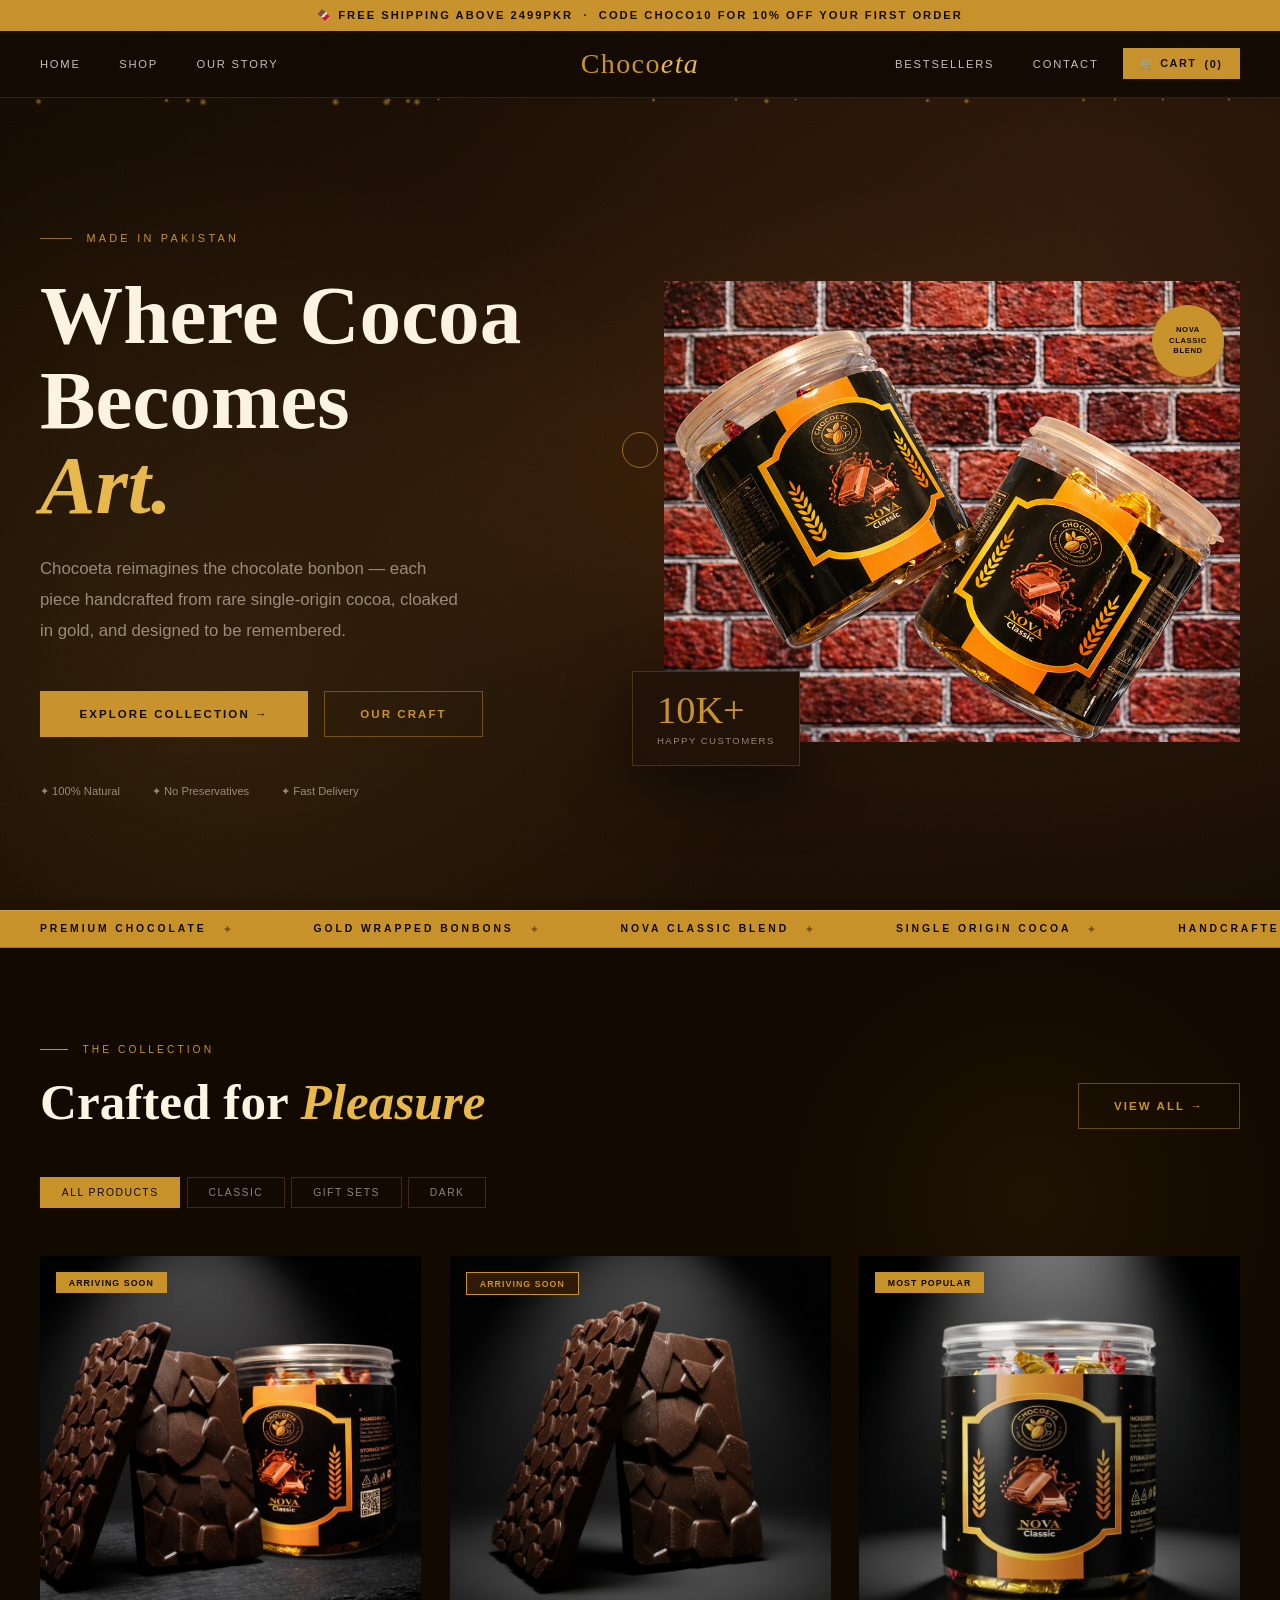
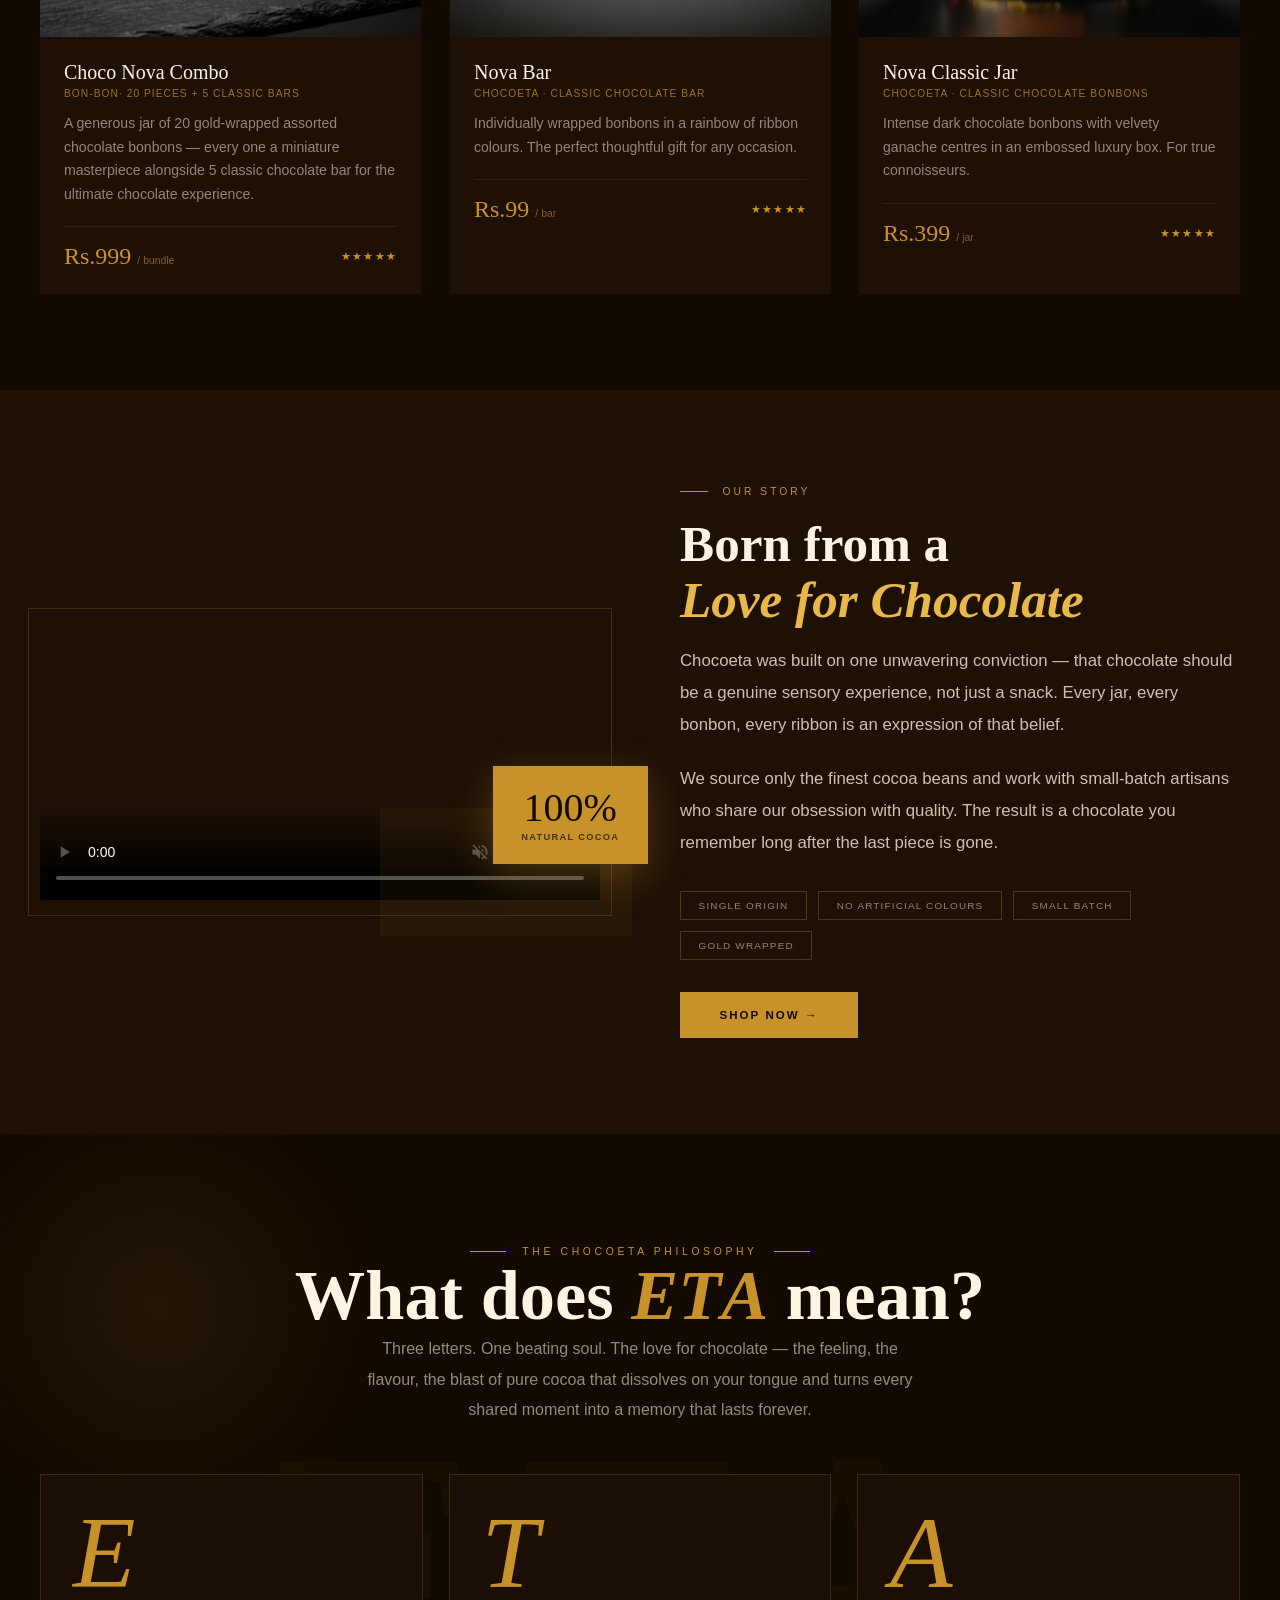
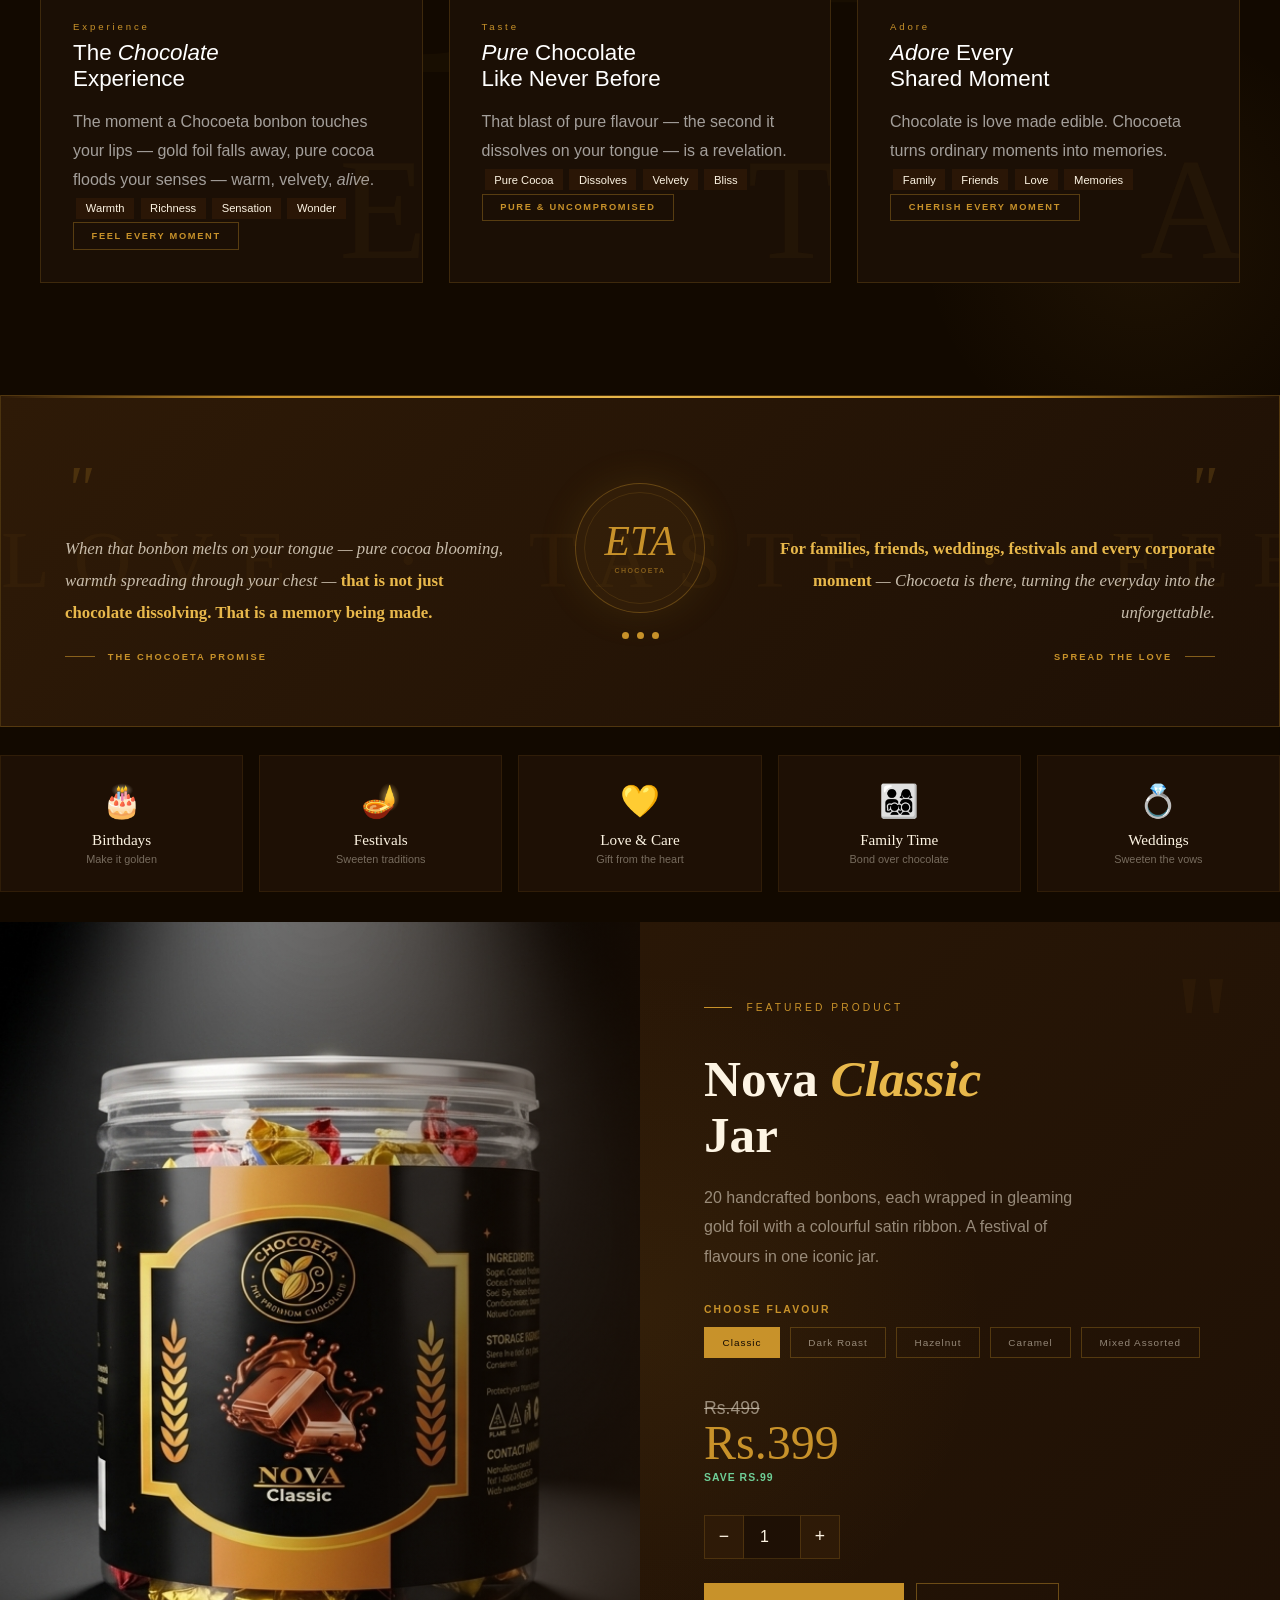
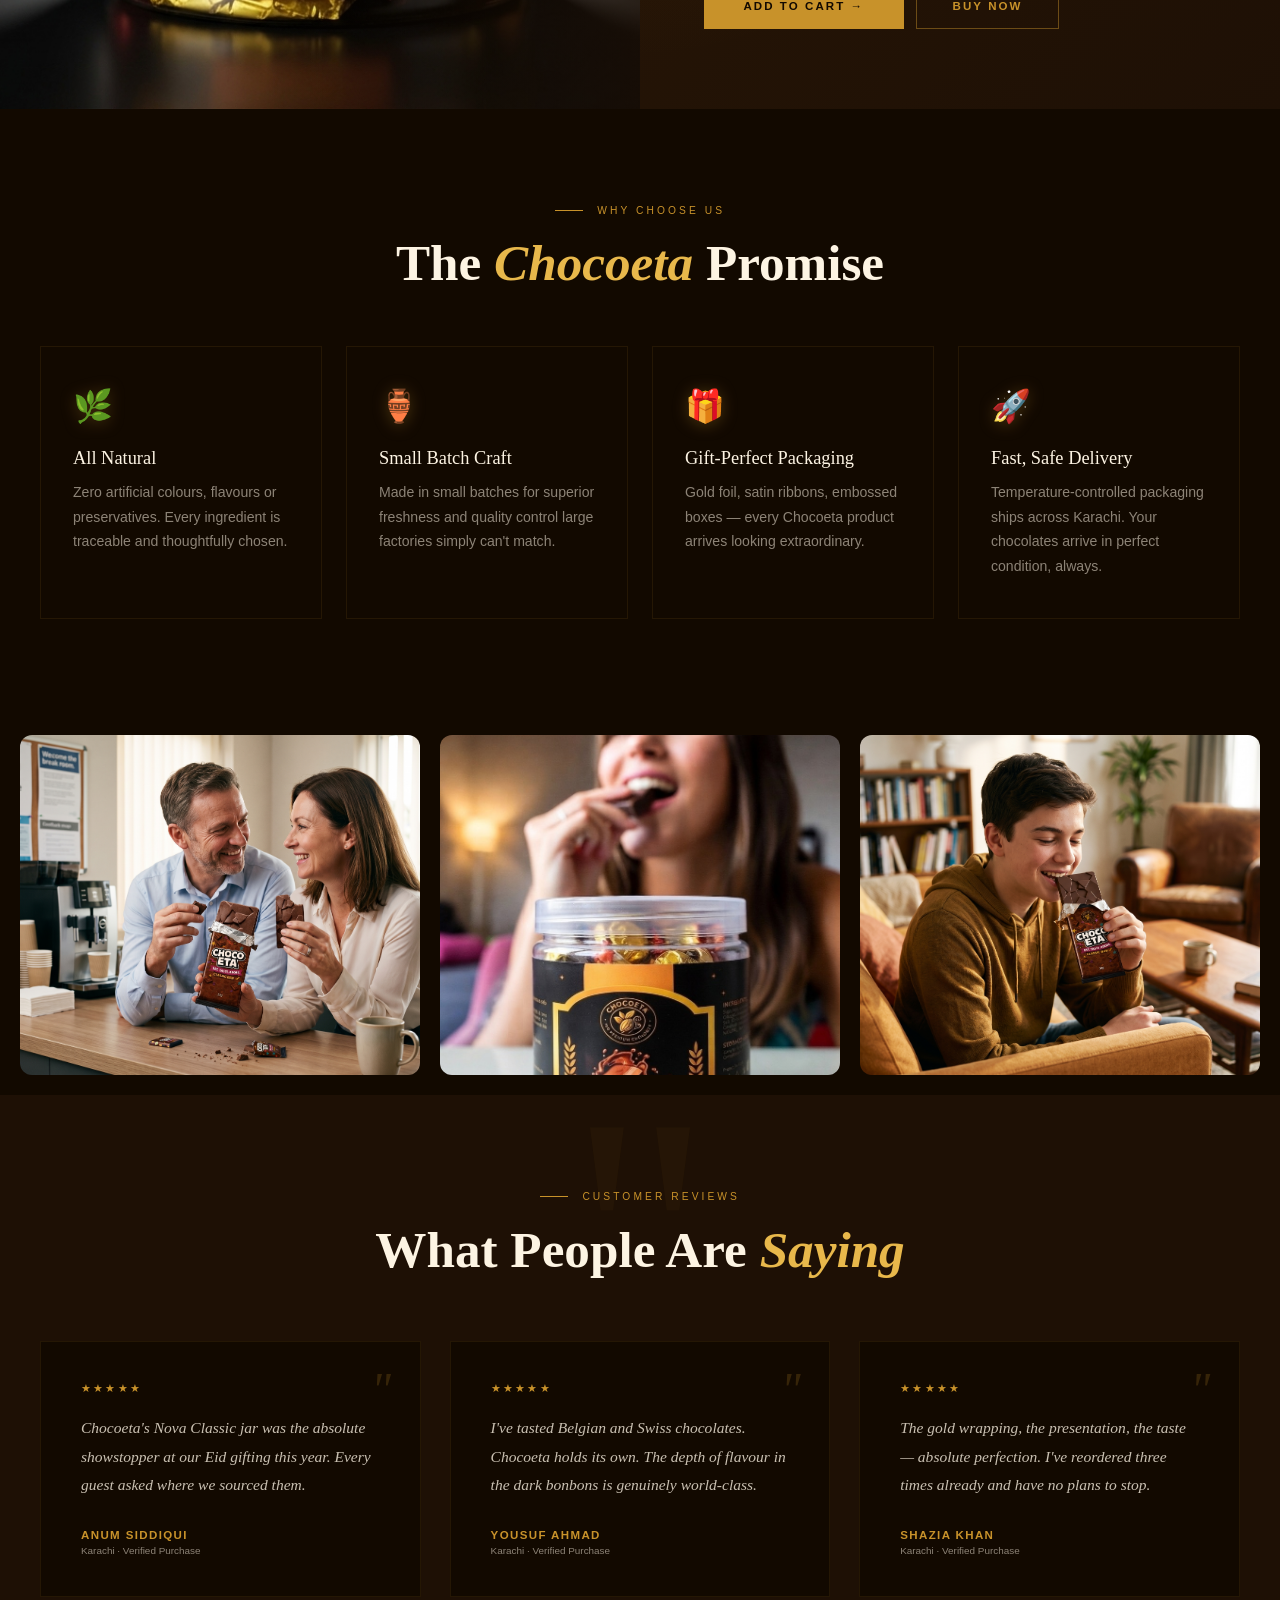
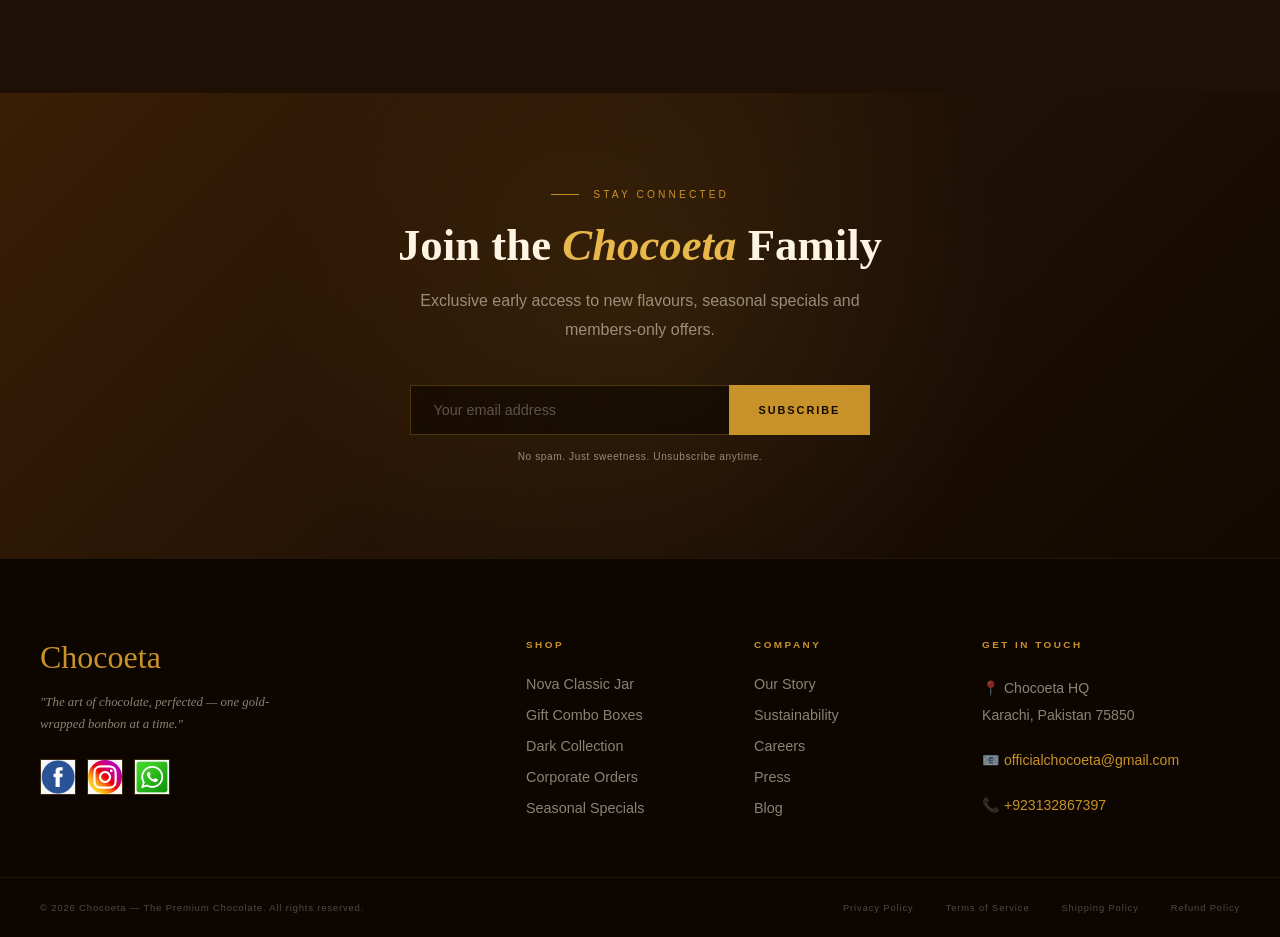
==== commit cd2905be: "Add files via upload" ====
--- a/index.html
+++ b/index.html
@@ -1,15 +1,26 @@
 <!DOCTYPE html>
+
 <html lang="en">
+
 <head>
-<meta charset="UTF-8">
-<meta name="viewport" content="width=device-width, initial-scale=1.0">
-<title>Chocoeta — The Premium Chocolate</title>
-<link rel="preconnect" href="https://fonts.googleapis.com">
-<link href="style.css" rel="stylesheet">
- <link rel="icon" href="images/Chocoeta_Logo.png" type="image/x-icon">
-<link rel="stylesheet" href="chocoeta.css">
-<link rel="canonical" href="https://www.chocoeta.com/">
-<meta name="description" content="Chocoeta — premium handcrafted gold-wrapped chocolate bonbons made in Karachi, Pakistan. Shop the Nova Classic Jar and gift combos.">
+
+  <meta charset="UTF-8">
+
+  <meta name="viewport" content="width=device-width, initial-scale=1.0">
+
+  <title>Chocoeta — The Premium Chocolate</title>
+
+  <link rel="preconnect" href="https://fonts.googleapis.com">
+
+  <link href="style.css" rel="stylesheet">
+  <link rel="stylesheet" href="cod.css">
+
+  <link rel="icon" href="images/Chocoeta_Logo.png" type="image/x-icon">
+
+  <link rel="canonical" href="https://www.chocoeta.com/">
+
+  <meta name="description" content="Chocoeta — premium handcrafted gold-wrapped chocolate bonbons made in Karachi, Pakistan. Shop the Nova Classic Jar and gift combos.">
+
 </head>
 <body>
 
@@ -607,6 +618,7 @@
 
 
   <script src="script.js"></script>
+  <script src="cod.js"></script>
 </body>
 </html>
 
--- a/style.css
+++ b/style.css
@@ -1,651 +1,1525 @@
 :root {
+
   --ink:        #120900;
+
   --ink-2:      #1e1005;
+
   --ink-3:      #2e1a07;
+
   --bark:       #4a2610;
+
   --gold:       #c8922a;
+
   --gold-hi:    #e8b84b;
+
   --gold-pale:  #f7e8c0;
+
   --cream:      #fdf4e3;
+
   --cream-2:    #f5e8cc;
+
   --text-dim:   rgba(253,244,227,0.52);
+
   --text-mid:   rgba(253,244,227,0.78);
+
   --ease-out:   cubic-bezier(0.16, 1, 0.3, 1);
-}
+
+}
+
 *, *::before, *::after { box-sizing: border-box; margin: 0; padding: 0; }
+
 html { scroll-behavior: smooth; }
+
 body { font-family: 'Jost', sans-serif; background: var(--ink); color: var(--cream); overflow-x: hidden; -webkit-font-smoothing: antialiased; }
+
 img { display: block; max-width: 100%; }
+
 a { text-decoration: none; color: inherit; }
+
 button { cursor: pointer; border: none; background: none; font-family: inherit; }
+
 body::after {
+
   content: '';
+
   position: fixed; inset: 0; z-index: 9000; pointer-events: none;
-  background-image: url("data:image/svg+xml,%3Csvg xmlns='http://www.w3.org/2000/svg' width='200' height='200'%3E%3Cfilter id='n'%3E%3CfeTurbulence type='fractalNoise' baseFrequency='0.8' numOctaves='4' stitchTiles='stitch'/%3E%3C/filter%3E%3Crect width='200' height='200' filter='url(%23n)' opacity='0.03'/%3E%3C/svg%3E");
-}
+
+  background-image: url("data:image/svg+xml,%3Csvg xmlns='http\://www\.w3.org/2000/svg' width='200' height='200'%3E%3Cfilter id='n'%3E%3CfeTurbulence type='fractalNoise' baseFrequency='0.8' numOctaves='4' stitchTiles='stitch'/%3E%3C/filter%3E%3Crect width='200' height='200' filter='url(%23n)' opacity='0.03'/%3E%3C/svg%3E");
+
+}
+
 ::-webkit-scrollbar { width: 5px; }
+
 ::-webkit-scrollbar-track { background: var(--ink); }
+
 ::-webkit-scrollbar-thumb { background: var(--gold); border-radius: 3px; }
 
+
+
 /* ANNOUNCE BAR */
+
 .abar { background: var(--gold); padding: 0.55rem 1rem; text-align: center; font-size: 0.7rem; font-weight: 600; letter-spacing: 0.18em; text-transform: uppercase; color: var(--ink); position: relative; z-index: 200; }
 
+
+
 /* HEADER */
+
 header { position: sticky; top: 0; z-index: 500; background: rgba(18,9,0,0.97); backdrop-filter: blur(12px); border-bottom: 1px solid rgba(200,146,42,0.18); transition: box-shadow 0.3s; }
+
 header.elevated { box-shadow: 0 4px 30px rgba(0,0,0,0.5); }
+
 nav { max-width: 1400px; margin: 0 auto; display: grid; grid-template-columns: 1fr auto 1fr; align-items: center; padding: 0 2.5rem; height: 66px; }
+
 .nav-left { display: flex; gap: 2.4rem; }
+
 .nav-left a, .nav-right-links a { font-size: 0.7rem; font-weight: 500; letter-spacing: 0.16em; text-transform: uppercase; color: var(--text-mid); transition: color 0.2s; position: relative; }
+
 .nav-left a::after, .nav-right-links a::after { content: ''; position: absolute; bottom: -3px; left: 0; right: 0; height: 1px; background: var(--gold); transform: scaleX(0); transform-origin: right; transition: transform 0.3s var(--ease-out); }
+
 .nav-left a:hover, .nav-right-links a:hover { color: var(--gold-hi); }
+
 .nav-left a:hover::after, .nav-right-links a:hover::after { transform: scaleX(1); transform-origin: left; }
+
 .nav-logo { font-family: 'DM Serif Display', serif; font-size: 1.75rem; letter-spacing: 0.05em; color: var(--gold); text-align: center; white-space: nowrap; }
+
 .nav-logo em { font-style: italic; color: var(--gold-hi); }
+
 .nav-right { display: flex; justify-content: flex-end; align-items: center; gap: 1.5rem; }
+
 .nav-right-links { display: flex; gap: 2.4rem; }
+
 .cart-btn { display: flex; align-items: center; gap: 0.5rem; background: var(--gold); color: var(--ink); padding: 0.55rem 1.1rem; font-size: 0.68rem; font-weight: 700; letter-spacing: 0.14em; text-transform: uppercase; transition: background 0.2s; }
+
 .cart-btn:hover { background: var(--gold-hi); }
+
 .hamburger { display: none; flex-direction: column; gap: 5px; padding: 4px; }
+
 .hamburger span { width: 22px; height: 1.5px; background: var(--gold); display: block; transition: 0.3s; }
 
+
+
 /* HERO */
+
 .hero { min-height: calc(100vh - 88px); position: relative; overflow: hidden; display: flex; align-items: stretch; }
+
 .hero-bg { position: absolute; inset: 0; background: radial-gradient(ellipse at 65% 45%, #3a1e06 0%, #1e1005 45%, #120900 100%); }
+
 .hero-bg::after { content: ''; position: absolute; inset: 0; background: radial-gradient(circle at 15% 75%, rgba(200,146,42,0.12) 0%, transparent 45%), radial-gradient(circle at 85% 15%, rgba(74,38,16,0.4) 0%, transparent 50%); }
+
 .bokeh { position: absolute; inset: 0; z-index: 1; pointer-events: none; overflow: hidden; }
+
 .bokeh-dot { position: absolute; border-radius: 50%; background: radial-gradient(circle, rgba(200,146,42,0.7) 0%, transparent 70%); animation: bokeh-float linear infinite; }
+
 @keyframes bokeh-float { 0% { transform: translateY(110vh) scale(0); opacity: 0; } 8% { opacity: 1; } 92% { opacity: 0.4; } 100% { transform: translateY(-10vh) scale(1.4); opacity: 0; } }
+
 .hero-inner { position: relative; z-index: 2; max-width: 1400px; margin: 0 auto; width: 100%; display: grid; grid-template-columns: 1fr 1fr; align-items: center; padding: 5rem 2.5rem 4rem; gap: 3rem; }
+
 .hero-text { max-width: 560px; }
+
 .hero-eyebrow { display: inline-flex; align-items: center; gap: 0.9rem; font-size: 0.68rem; font-weight: 500; letter-spacing: 0.3em; text-transform: uppercase; color: var(--gold); margin-bottom: 1.8rem; opacity: 0; transform: translateY(20px); animation: rise 0.7s 0.2s var(--ease-out) forwards; }
+
 .hero-eyebrow::before { content: ''; width: 32px; height: 1px; background: var(--gold); opacity: 0.7; }
+
 .hero-h1 { font-family: 'DM Serif Display', serif; font-size: clamp(3.2rem, 6.5vw, 5.8rem); line-height: 1.02; color: var(--cream); margin-bottom: 1.6rem; opacity: 0; transform: translateY(25px); animation: rise 0.8s 0.35s var(--ease-out) forwards; }
+
 .hero-h1 em { font-style: italic; color: var(--gold-hi); display: block; }
+
 .hero-p { font-size: 1.05rem; font-weight: 300; line-height: 1.85; color: var(--text-dim); max-width: 420px; margin-bottom: 2.8rem; opacity: 0; transform: translateY(20px); animation: rise 0.8s 0.5s var(--ease-out) forwards; }
+
 .hero-ctas { display: flex; gap: 1rem; flex-wrap: wrap; opacity: 0; transform: translateY(20px); animation: rise 0.8s 0.65s var(--ease-out) forwards; }
+
 .hero-trust { display: flex; gap: 2rem; margin-top: 3rem; flex-wrap: wrap; opacity: 0; animation: rise 0.8s 0.85s var(--ease-out) forwards; }
+
 .trust-item { display: flex; align-items: center; gap: 0.5rem; font-size: 0.7rem; color: var(--text-dim); }
+
 .hero-visual { position: relative; opacity: 0; animation: hero-appear 1.1s 0.3s var(--ease-out) forwards; }
+
 @keyframes hero-appear { from { opacity: 0; transform: translateX(40px) scale(0.96); } to { opacity: 1; transform: translateX(0) scale(1); } }
+
 .hero-img-frame { position: relative; overflow: hidden; }
+
 .hero-img-frame img { width: 100%; aspect-ratio: 5/4; object-fit: cover; }
+
 .hero-img-frame::after { content: ''; position: absolute; inset: 0; background: linear-gradient(135deg, rgba(200,146,42,0.06) 0%, transparent 60%); pointer-events: none; }
+
 .hero-float-card { position: absolute; bottom: -1.5rem; left: -2rem; background: var(--ink-2); border: 1px solid rgba(200,146,42,0.25); padding: 1.2rem 1.5rem; min-width: 165px; box-shadow: 0 20px 60px rgba(0,0,0,0.5); }
+
 .hero-float-card .number { font-family: 'DM Serif Display', serif; font-size: 2.4rem; color: var(--gold); line-height: 1; }
+
 .hero-float-card .label { font-size: 0.6rem; font-weight: 500; letter-spacing: 0.15em; text-transform: uppercase; color: var(--text-dim); margin-top: 0.3rem; }
+
 .hero-badge { position: absolute; top: 1.5rem; right: 1rem; width: 72px; height: 72px; background: var(--gold); border-radius: 50%; display: flex; flex-direction: column; align-items: center; justify-content: center; color: var(--ink); box-shadow: 0 8px 30px rgba(200,146,42,0.4); animation: slow-spin 20s linear infinite; }
+
 @keyframes slow-spin { to { transform: rotate(360deg); } }
+
 .hero-badge-text { font-size: 0.48rem; font-weight: 700; letter-spacing: 0.08em; text-transform: uppercase; text-align: center; padding: 0 8px; line-height: 1.4; }
+
 @keyframes rise { from { opacity: 0; transform: translateY(22px); } to { opacity: 1; transform: translateY(0); } }
 
+
+
 /* BUTTONS */
+
 .btn-fill { display: inline-flex; align-items: center; gap: 0.6rem; padding: 1rem 2.4rem; background: var(--gold); color: var(--ink); font-family: 'Jost', sans-serif; font-size: 0.72rem; font-weight: 600; letter-spacing: 0.18em; text-transform: uppercase; transition: background 0.25s, transform 0.2s, box-shadow 0.25s; border: 1px solid var(--gold); }
+
 .btn-fill:hover { background: var(--gold-hi); border-color: var(--gold-hi); transform: translateY(-2px); box-shadow: 0 8px 28px rgba(200,146,42,0.3); }
+
 .btn-ghost { display: inline-flex; align-items: center; gap: 0.6rem; padding: 1rem 2.2rem; background: transparent; color: var(--gold); font-family: 'Jost', sans-serif; font-size: 0.72rem; font-weight: 600; letter-spacing: 0.18em; text-transform: uppercase; border: 1px solid rgba(200,146,42,0.45); transition: all 0.25s; }
+
 .btn-ghost:hover { border-color: var(--gold); background: rgba(200,146,42,0.08); transform: translateY(-2px); }
 
+
+
 /* TICKER */
+
 .ticker { background: var(--gold); overflow: hidden; padding: 0.75rem 0; border-top: 1px solid rgba(255,255,255,0.15); border-bottom: 1px solid rgba(0,0,0,0.2); }
+
 .ticker-inner { display: flex; gap: 0; white-space: nowrap; animation: tick 22s linear infinite; }
+
 @keyframes tick { to { transform: translateX(-50%); } }
+
 .ticker-item { display: inline-flex; align-items: center; gap: 1rem; padding: 0 2.5rem; font-size: 0.65rem; font-weight: 600; letter-spacing: 0.28em; text-transform: uppercase; color: var(--ink); }
+
 .ticker-item::after { content: '✦'; opacity: 0.45; }
 
+
+
 /* SECTION */
+
 .sw { max-width: 1400px; margin: 0 auto; padding: 6rem 2.5rem; }
+
 .eyebrow { display: flex; align-items: center; gap: 0.9rem; font-size: 0.64rem; font-weight: 500; letter-spacing: 0.3em; text-transform: uppercase; color: var(--gold); margin-bottom: 1.2rem; }
+
 .eyebrow::before { content: ''; width: 28px; height: 1px; background: var(--gold); }
+
 .section-title { font-family: 'DM Serif Display', serif; font-size: clamp(2rem, 4vw, 3.2rem); line-height: 1.08; color: var(--cream); }
+
 .section-title em { font-style: italic; color: var(--gold-hi); }
 
+
+
 /* PRODUCTS */
+
 .products-bg { background: var(--ink); position: relative; }
+
 .products-bg::before { content: ''; position: absolute; top: 0; right: 0; width: 500px; height: 500px; background: radial-gradient(circle, rgba(200,146,42,0.07) 0%, transparent 70%); pointer-events: none; }
+
 .products-header { display: flex; justify-content: space-between; align-items: flex-end; margin-bottom: 3rem; flex-wrap: wrap; gap: 1.5rem; }
+
 .filter-tabs { display: flex; gap: 0.4rem; flex-wrap: wrap; margin-bottom: 3rem; }
+
 .filter-tab { font-size: 0.65rem; font-weight: 500; letter-spacing: 0.14em; text-transform: uppercase; padding: 0.55rem 1.3rem; border: 1px solid rgba(200,146,42,0.25); color: var(--text-dim); transition: all 0.22s; cursor: pointer; }
+
 .filter-tab:hover { border-color: var(--gold); color: var(--gold); }
+
 .filter-tab.active { background: var(--gold); color: var(--ink); border-color: var(--gold); }
+
 .products-grid { display: grid; grid-template-columns: repeat(3, 1fr); gap: 1.8rem; }
+
 .p-card { background: var(--ink-2); position: relative; overflow: hidden; cursor: pointer; transition: transform 0.4s var(--ease-out), box-shadow 0.4s; }
+
 .p-card:hover { transform: translateY(-10px); box-shadow: 0 24px 60px rgba(0,0,0,0.45), 0 0 40px rgba(200,146,42,0.14); }
+
 .p-img { position: relative; overflow: hidden; aspect-ratio: 1 / 1; }
+
 .p-img img { width: 100%; height: 100%; object-fit: cover; transition: transform 0.7s var(--ease-out); }
+
 .p-card:hover .p-img img { transform: scale(1.08); }
+
 .p-pill { position: absolute; top: 1rem; left: 1rem; background: var(--gold); color: var(--ink); font-size: 0.55rem; font-weight: 700; letter-spacing: 0.12em; text-transform: uppercase; padding: 0.35rem 0.8rem; }
+
 .p-pill.new-pill { background: var(--ink-3); color: var(--gold); border: 1px solid var(--gold); }
+
 .p-quick { position: absolute; bottom: 0; left: 0; right: 0; padding: 1.2rem; background: linear-gradient(0deg, rgba(18,9,0,0.97) 0%, transparent 100%); transform: translateY(100%); transition: transform 0.4s var(--ease-out); display: flex; gap: 0.6rem; }
+
 .p-card:hover .p-quick { transform: translateY(0); }
+
 .q-btn { flex: 1; padding: 0.7rem; background: var(--gold); color: var(--ink); font-size: 0.62rem; font-weight: 700; letter-spacing: 0.14em; text-transform: uppercase; transition: background 0.2s; text-align: center; }
+
 .q-btn:hover { background: var(--gold-hi); }
+
 .q-btn.ol { background: transparent; color: var(--gold); border: 1px solid rgba(200,146,42,0.5); flex: 0 0 44px; display: flex; align-items: center; justify-content: center; }
+
 .q-btn.ol:hover { background: rgba(200,146,42,0.12); }
+
 .p-body { padding: 1.5rem; }
+
 .p-name { font-family: 'DM Serif Display', serif; font-size: 1.25rem; color: var(--cream); margin-bottom: 0.25rem; }
+
 .p-sub { font-size: 0.64rem; letter-spacing: 0.1em; text-transform: uppercase; color: var(--gold); opacity: 0.75; margin-bottom: 0.8rem; }
+
 .p-desc { font-size: 0.88rem; line-height: 1.7; color: var(--text-dim); margin-bottom: 1.2rem; }
+
 .p-footer { display: flex; justify-content: space-between; align-items: center; padding-top: 1rem; border-top: 1px solid rgba(200,146,42,0.12); }
+
 .p-price { font-family: 'DM Serif Display', serif; font-size: 1.5rem; color: var(--gold); }
+
 .p-price small { font-family: 'Jost', sans-serif; font-size: 0.65rem; opacity: 0.6; }
+
 .p-stars { color: var(--gold); font-size: 0.7rem; letter-spacing: 0.1em; }
 
+
+
 /* STORY */
+
 .story-bg { background: var(--ink-2); }
+
 .story-grid { display: grid; grid-template-columns: 1fr 1fr; gap: 5rem; align-items: center; }
+
 .story-img-wrap { position: relative; }
+
 .story-img-wrap img { width: 100%; aspect-ratio: 4/5; object-fit: cover; display: block; }
+
 .story-border { position: absolute; top: -12px; left: -12px; width: calc(100% + 24px); height: calc(100% + 24px); border: 1px solid rgba(200,146,42,0.22); pointer-events: none; z-index: 1; }
+
 .story-accent { position: absolute; bottom: -2rem; right: -2rem; width: 45%; height: 45%; background: var(--gold); opacity: 0.06; }
+
 .story-stat { position: absolute; bottom: 2.5rem; right: -3rem; background: var(--gold); padding: 1.4rem 1.8rem; z-index: 3; text-align: center; min-width: 130px; box-shadow: 0 12px 40px rgba(200,146,42,0.3); }
+
 .story-stat .sn { font-family: 'DM Serif Display', serif; font-size: 2.5rem; color: var(--ink); line-height: 1; display: block; }
+
 .story-stat .sl { font-size: 0.58rem; font-weight: 700; letter-spacing: 0.14em; text-transform: uppercase; color: var(--ink); opacity: 0.7; display: block; margin-top: 0.2rem; }
+
 .story-body > p { font-size: 1.05rem; font-weight: 300; line-height: 1.9; color: var(--text-mid); margin-bottom: 1.4rem; }
+
 .story-pills { display: flex; gap: 0.7rem; flex-wrap: wrap; margin: 2rem 0; }
+
 .story-pill { font-size: 0.62rem; font-weight: 500; letter-spacing: 0.12em; text-transform: uppercase; padding: 0.5rem 1.1rem; border: 1px solid rgba(200,146,42,0.3); color: var(--text-dim); }
 
+
+
 /* FEATURED */
+
 .feat-bg { background: linear-gradient(135deg, var(--ink-3) 0%, var(--ink-2) 100%); position: relative; overflow: hidden; }
+
 .feat-bg::before { content: ''; position: absolute; top: 50%; left: 50%; transform: translate(-50%,-50%); width: 700px; height: 700px; border-radius: 50%; background: radial-gradient(circle, rgba(200,146,42,0.08) 0%, transparent 70%); }
+
 .feat-inner { max-width: 1400px; margin: 0 auto; display: grid; grid-template-columns: 1fr 1fr; min-height: 600px; }
+
 .feat-img { position: relative; overflow: hidden; }
+
 .feat-img img { width: 100%; height: 100%; object-fit: cover; }
+
 .feat-img::after { content: ''; position: absolute; inset: 0; background: linear-gradient(90deg, transparent 40%, rgba(30,16,5,0.65) 100%); }
+
 .feat-content { padding: 5rem 4rem; display: flex; flex-direction: column; justify-content: center; position: relative; }
+
 .feat-quote { position: absolute; top: 2rem; right: 3rem; font-family: 'DM Serif Display', serif; font-size: 9rem; line-height: 1; color: rgba(200,146,42,0.05); pointer-events: none; }
+
 .feat-title { font-family: 'DM Serif Display', serif; font-size: clamp(2.2rem, 4vw, 3.5rem); color: var(--cream); line-height: 1.1; margin: 1.2rem 0; }
+
 .feat-title em { font-style: italic; color: var(--gold-hi); }
+
 .feat-desc { font-size: 1rem; font-weight: 300; line-height: 1.85; color: var(--text-dim); max-width: 400px; margin-bottom: 2rem; }
+
 .fl-label { font-size: 0.65rem; font-weight: 600; letter-spacing: 0.2em; text-transform: uppercase; color: var(--gold); margin-bottom: 0.8rem; }
+
 .fl-grid { display: flex; gap: 0.6rem; flex-wrap: wrap; margin-bottom: 2.5rem; }
+
 .fl-chip { font-size: 0.62rem; font-weight: 500; letter-spacing: 0.1em; padding: 0.55rem 1.1rem; border: 1px solid rgba(200,146,42,0.3); color: var(--text-dim); cursor: pointer; transition: all 0.22s; }
+
 .fl-chip:hover { border-color: var(--gold); color: var(--gold-hi); }
+
 .fl-chip.active { background: var(--gold); color: var(--ink); border-color: var(--gold); }
+
 .feat-price-row { margin-bottom: 2rem; }
+
 .feat-old { font-size: 1.1rem; color: var(--text-dim); text-decoration: line-through; }
+
 .feat-price { font-family: 'DM Serif Display', serif; font-size: 3rem; color: var(--gold); line-height: 1; }
+
 .feat-save { font-size: 0.65rem; font-weight: 600; letter-spacing: 0.1em; color: #6fcf97; text-transform: uppercase; margin-top: 0.3rem; }
+
 .qty-row { display: flex; align-items: center; gap: 0; margin-bottom: 1.5rem; }
+
 .qty-btn { width: 40px; height: 44px; background: var(--ink-3); color: var(--cream); font-size: 1.1rem; border: 1px solid rgba(200,146,42,0.2); display: flex; align-items: center; justify-content: center; transition: background 0.2s; }
+
 .qty-btn:hover { background: rgba(200,146,42,0.15); }
+
 .qty-num { width: 56px; height: 44px; background: var(--ink-2); color: var(--cream); font-size: 1rem; font-family: 'Jost', sans-serif; border: 1px solid rgba(200,146,42,0.2); border-left: none; border-right: none; text-align: center; outline: none; }
+
 .feat-acts { display: flex; gap: 0.8rem; flex-wrap: wrap; }
 
+
+
 /* WHY */
+
 .why-bg { background: var(--ink); }
+
 .why-grid { display: grid; grid-template-columns: repeat(4, 1fr); gap: 1.5rem; margin-top: 3.5rem; }
+
 .why-card { padding: 2.5rem 2rem; border: 1px solid rgba(200,146,42,0.1); position: relative; overflow: hidden; transition: border-color 0.3s, transform 0.3s var(--ease-out); }
+
 .why-card::after { content: ''; position: absolute; bottom: 0; left: 0; right: 0; height: 2px; background: linear-gradient(90deg, var(--gold), var(--gold-hi)); transform: scaleX(0); transform-origin: left; transition: transform 0.35s var(--ease-out); }
+
 .why-card:hover { border-color: rgba(200,146,42,0.3); transform: translateY(-6px); }
+
 .why-card:hover::after { transform: scaleX(1); }
+
 .why-icon { font-size: 2rem; margin-bottom: 1.4rem; display: block; filter: drop-shadow(0 2px 8px rgba(200,146,42,0.3)); }
+
 .why-title { font-family: 'DM Serif Display', serif; font-size: 1.15rem; color: var(--cream); margin-bottom: 0.7rem; }
+
 .why-desc { font-size: 0.88rem; line-height: 1.75; color: var(--text-dim); }
 
+
+
 /* TESTIMONIALS */
+
 .testi-bg { background: var(--ink-2); position: relative; overflow: hidden; }
+
 .testi-bg::before { content: '"'; position: absolute; top: -2rem; left: 50%; transform: translateX(-50%); font-family: 'DM Serif Display', serif; font-size: 22rem; line-height: 1; color: rgba(200,146,42,0.04); pointer-events: none; }
+
 .testi-grid { display: grid; grid-template-columns: repeat(3, 1fr); gap: 1.8rem; margin-top: 4rem; }
+
 .testi-card { padding: 2.5rem; background: var(--ink); border: 1px solid rgba(200,146,42,0.1); transition: border-color 0.3s, transform 0.3s; position: relative; }
+
 .testi-card::before { content: '"'; position: absolute; top: 1.5rem; right: 1.8rem; font-family: 'DM Serif Display', serif; font-style: italic; font-size: 3rem; color: rgba(200,146,42,0.2); line-height: 1; }
+
 .testi-card:hover { border-color: rgba(200,146,42,0.3); transform: translateY(-5px); }
+
 .testi-stars { color: var(--gold); font-size: 0.7rem; letter-spacing: 0.2em; margin-bottom: 1.2rem; }
+
 .testi-text { font-family: 'Libre Baskerville', serif; font-style: italic; font-size: 0.97rem; line-height: 1.85; color: var(--text-mid); margin-bottom: 1.8rem; }
+
 .testi-author { font-size: 0.72rem; font-weight: 600; letter-spacing: 0.12em; text-transform: uppercase; color: var(--gold); }
+
 .testi-loc { font-size: 0.62rem; color: var(--text-dim); margin-top: 0.25rem; }
 
+
+
 /* GALLERY */
+
 .gallery-strip {  display: grid;
+
     grid-template-columns: repeat(3, 1fr);
+
     height: 380px;
 
+
+
     gap: 20px;          /* Space between images */
+
     padding: 20px;      /* Space around the gallery */
+
     box-sizing: border-box;}
+
 .g-cell { position: relative;
+
     overflow: hidden;
+
     cursor: pointer;
+
     border-radius: 12px;    /* Optional */
-}
+
+}
+
 .g-cell img { width: 100%;
+
     height: 100%;
+
     object-fit: cover;
+
     display: block;
+
     transition: transform 0.7s var(--ease-out); }
+
 .g-cell:hover img { transform: scale(1.08); }
+
 .g-overlay { position: absolute; inset: 0; background: linear-gradient(0deg, rgba(18,9,0,0.7) 0%, transparent 50%); display: flex; align-items: flex-end; padding: 1.5rem; opacity: 0; transition: opacity 0.3s; }
+
 .g-cell:hover .g-overlay { opacity: 1; }
+
 .g-label { font-size: 0.65rem; font-weight: 600; letter-spacing: 0.2em; text-transform: uppercase; color: var(--gold); }
 
+
+
 /* NEWSLETTER */
+
 .nl-bg { background: linear-gradient(135deg, #3a1e06 0%, #1e1005 60%, #120900 100%); position: relative; overflow: hidden; }
+
 .nl-bg::before { content: ''; position: absolute; top: -200px; left: 50%; transform: translateX(-50%); width: 800px; height: 800px; border-radius: 50%; background: radial-gradient(circle, rgba(200,146,42,0.1) 0%, transparent 65%); }
+
 .nl-inner { max-width: 580px; margin: 0 auto; padding: 6rem 2.5rem; text-align: center; position: relative; z-index: 1; }
+
 .nl-title { font-family: 'DM Serif Display', serif; font-size: clamp(1.8rem, 4vw, 2.8rem); color: var(--cream); margin: 1rem 0; }
+
 .nl-title em { font-style: italic; color: var(--gold-hi); }
+
 .nl-sub { font-size: 1rem; font-weight: 300; line-height: 1.8; color: var(--text-dim); margin-bottom: 2.5rem; }
+
 .nl-form { display: flex; gap: 0; max-width: 460px; margin: 0 auto; }
+
 .nl-form input { flex: 1; padding: 1rem 1.4rem; background: rgba(18,9,0,0.7); border: 1px solid rgba(200,146,42,0.3); border-right: none; color: var(--cream); font-family: 'Jost', sans-serif; font-size: 0.9rem; outline: none; transition: border-color 0.2s; }
+
 .nl-form input::placeholder { color: rgba(253,244,227,0.3); }
+
 .nl-form input:focus { border-color: var(--gold); }
+
 .nl-form button { padding: 1rem 1.8rem; background: var(--gold); color: var(--ink); font-family: 'Jost', sans-serif; font-size: 0.68rem; font-weight: 700; letter-spacing: 0.18em; text-transform: uppercase; border: 1px solid var(--gold); transition: background 0.2s; white-space: nowrap; }
+
 .nl-form button:hover { background: var(--gold-hi); }
+
 .nl-note { font-size: 0.63rem; color: var(--text-dim); margin-top: 1rem; letter-spacing: 0.06em; }
 
+
+
 /* FOOTER */
+
 footer { background: #0d0600; border-top: 1px solid rgba(200,146,42,0.12); }
+
 .footer-top { max-width: 1400px; margin: 0 auto; display: grid; grid-template-columns: 2.5fr 1fr 1fr 1.5fr; gap: 3.5rem; padding: 5rem 2.5rem 3rem; }
+
 .f-brand-logo { font-family: 'DM Serif Display', serif; font-size: 2rem; color: var(--gold); margin-bottom: 1rem; display: block; }
+
 .f-brand-tagline { font-size: 0.8rem; font-style: italic; color: var(--text-dim); margin-bottom: 1.5rem; font-family: 'Libre Baskerville', serif; line-height: 1.7; max-width: 250px; }
+
 .f-socials { display: flex; gap: 0.7rem; }
+
 .f-social { width: 36px; height: 36px; border: 1px solid rgba(200,146,42,0.25); display: flex; align-items: center; justify-content: center; color: var(--text-dim); font-size: 0.75rem; transition: all 0.2s; }
+
 .f-social:hover { border-color: var(--gold); color: var(--gold); background: rgba(200,146,42,0.08); }
+
 .f-col-title { font-size: 0.62rem; font-weight: 700; letter-spacing: 0.25em; text-transform: uppercase; color: var(--gold); margin-bottom: 1.6rem; }
+
 .f-links { list-style: none; }
+
 .f-links li { margin-bottom: 0.8rem; }
+
 .f-links a { font-size: 0.9rem; color: var(--text-dim); transition: color 0.2s; }
+
 .f-links a:hover { color: var(--gold-hi); }
+
 .f-contact p { font-size: 0.88rem; line-height: 1.9; color: var(--text-dim); }
+
 .f-contact a { color: var(--gold); }
+
 .footer-bottom { max-width: 1400px; margin: 0 auto; padding: 1.5rem 2.5rem; border-top: 1px solid rgba(200,146,42,0.1); display: flex; justify-content: space-between; align-items: center; flex-wrap: wrap; gap: 1rem; }
+
 .f-copy { font-size: 0.6rem; letter-spacing: 0.08em; color: rgba(253,244,227,0.28); }
+
 .f-legal { display: flex; gap: 2rem; }
+
 .f-legal a { font-size: 0.58rem; letter-spacing: 0.1em; color: rgba(253,244,227,0.28); transition: color 0.2s; }
+
 .f-legal a:hover { color: var(--gold); }
 
+
+
 /* CART DRAWER */
+
 .cart-overlay { position: fixed; inset: 0; z-index: 800; background: rgba(0,0,0,0.65); backdrop-filter: blur(4px); opacity: 0; pointer-events: none; transition: opacity 0.35s; }
+
 .cart-overlay.open { opacity: 1; pointer-events: all; }
+
 .cart-drawer { position: fixed; top: 0; right: 0; bottom: 0; width: 400px; max-width: 100vw; background: var(--ink-2); border-left: 1px solid rgba(200,146,42,0.18); z-index: 810; display: flex; flex-direction: column; transform: translateX(100%); transition: transform 0.4s var(--ease-out); }
+
 .cart-drawer.open { transform: translateX(0); }
+
 .cart-head { display: flex; justify-content: space-between; align-items: center; padding: 1.8rem 1.8rem 1.4rem; border-bottom: 1px solid rgba(200,146,42,0.12); }
+
 .cart-head-title { font-family: 'DM Serif Display', serif; font-size: 1.4rem; color: var(--cream); }
+
 .cart-close { width: 36px; height: 36px; color: var(--text-dim); font-size: 1.2rem; display: flex; align-items: center; justify-content: center; transition: color 0.2s; border: 1px solid rgba(200,146,42,0.15); border-radius: 50%; }
+
 .cart-close:hover { color: var(--gold); }
+
 .cart-body { flex: 1; overflow-y: auto; padding: 1.5rem 1.8rem; }
+
 .cart-empty-msg { text-align: center; padding: 4rem 1rem; color: var(--text-dim); font-size: 0.9rem; line-height: 1.8; }
+
 .cart-empty-msg .ei { font-size: 2.5rem; margin-bottom: 1rem; opacity: 0.4; }
+
 .c-item { display: grid; grid-template-columns: 68px 1fr auto; gap: 1rem; padding: 1.2rem 0; border-bottom: 1px solid rgba(200,146,42,0.1); align-items: center; }
+
 .c-item-img { width: 68px; height: 68px; object-fit: cover; }
+
 .c-item-name { font-family: 'DM Serif Display', serif; font-size: 1rem; color: var(--cream); margin-bottom: 0.3rem; }
+
 .c-item-meta { font-size: 0.7rem; color: var(--text-dim); }
+
 .c-item-price { font-family: 'DM Serif Display', serif; font-size: 1.1rem; color: var(--gold); }
+
 .c-item-rm { font-size: 0.68rem; color: var(--text-dim); margin-top: 0.5rem; cursor: pointer; transition: color 0.2s; display: block; }
+
 .c-item-rm:hover { color: #e07070; }
+
 .cart-foot { padding: 1.5rem 1.8rem; border-top: 1px solid rgba(200,146,42,0.12); }
+
 .cart-total-row { display: flex; justify-content: space-between; align-items: baseline; margin-bottom: 1.4rem; }
+
 .cart-total-lbl { font-size: 0.65rem; font-weight: 600; letter-spacing: 0.2em; text-transform: uppercase; color: var(--text-mid); }
+
 .cart-total-val { font-family: 'DM Serif Display', serif; font-size: 1.8rem; color: var(--gold); }
+
 .cart-checkout { width: 100%; padding: 1.1rem; background: var(--gold); color: var(--ink); font-family: 'Jost', sans-serif; font-size: 0.72rem; font-weight: 700; letter-spacing: 0.2em; text-transform: uppercase; transition: background 0.2s; }
+
 .cart-checkout:hover { background: var(--gold-hi); }
+
 .cart-cont { width: 100%; padding: 0.9rem; margin-top: 0.7rem; background: transparent; color: var(--text-dim); font-size: 0.65rem; letter-spacing: 0.14em; text-transform: uppercase; border: 1px solid rgba(200,146,42,0.2); transition: all 0.2s; }
+
 .cart-cont:hover { border-color: var(--gold); color: var(--gold); }
 
+
+
 /* MOB NAV */
+
 .mob-nav { position: fixed; inset: 0; z-index: 700; background: rgba(12,6,0,0.99); flex-direction: column; align-items: center; justify-content: center; gap: 2.5rem; display: none; }
+
 .mob-nav.open { display: flex; }
+
 .mob-close { position: absolute; top: 1.5rem; right: 2rem; color: var(--gold); font-size: 1.3rem; border: 1px solid rgba(200,146,42,0.3); width: 40px; height: 40px; display: flex; align-items: center; justify-content: center; border-radius: 50%; }
+
 .mob-nav a { font-family: 'DM Serif Display', serif; font-size: 2.2rem; color: var(--cream); transition: color 0.2s; }
+
 .mob-nav a:hover { color: var(--gold); }
 
+
+
 /* TOAST */
+
 .toast-wrap { position: fixed; bottom: 1.5rem; left: 50%; transform: translateX(-50%); z-index: 9500; pointer-events: none; }
+
 .toast { background: var(--gold); color: var(--ink); font-family: 'Jost', sans-serif; font-size: 0.7rem; font-weight: 700; letter-spacing: 0.16em; text-transform: uppercase; padding: 0.9rem 2rem; box-shadow: 0 10px 40px rgba(200,146,42,0.4); transform: translateY(60px); opacity: 0; transition: all 0.4s var(--ease-out); white-space: nowrap; }
+
 .toast.show { transform: translateY(0); opacity: 1; }
 
+
+
 /* SCROLL REVEAL */
+
 .sr { opacity: 0; transform: translateY(32px); transition: opacity 0.75s var(--ease-out), transform 0.75s var(--ease-out); }
+
 .sr.in { opacity: 1; transform: translateY(0); }
+
 .sr-d1 { transition-delay: 0.1s; }
+
 .sr-d2 { transition-delay: 0.2s; }
+
 .sr-d3 { transition-delay: 0.3s; }
 
+
+
 /* ══ RESPONSIVE ══ */
+
 @media(max-width:1100px) {
+
   .products-grid { grid-template-columns: repeat(2,1fr); }
+
   .why-grid { grid-template-columns: repeat(2,1fr); }
+
   .testi-grid { grid-template-columns: 1fr; max-width: 500px; margin-inline: auto; }
+
   .footer-top { grid-template-columns: 1fr 1fr; }
+
   .story-grid { grid-template-columns: 1fr; gap: 3rem; }
+
   .story-img-wrap { max-width: 480px; margin: 0 auto; }
+
   .story-stat { right: 0; }
-}
+
+}
+
 @media(max-width:900px) {
+
   nav { padding: 0 1.5rem; }
+
   .nav-left, .nav-right-links { display: none; }
+
   .hamburger { display: flex; }
+
   .hero-inner { grid-template-columns: 1fr; padding: 6rem 1.5rem 4rem; }
+
   .hero-visual { display: none; }
+
   .feat-inner { grid-template-columns: 1fr; }
+
   .feat-img { min-height: 300px; }
+
   .feat-img::after { display: none; }
+
   .feat-content { padding: 3rem 2rem; }
+
   .g-cell { height: 260px; }
+
   .sw { padding: 4rem 1.5rem; }
+
   .nl-inner { padding: 4rem 1.5rem; }
-}
+
+}
+
 @media(max-width:640px) {
+
   .products-grid { grid-template-columns: 1fr; max-width: 360px; margin-inline: auto; }
+
   .why-grid { grid-template-columns: 1fr; }
+
   .footer-top { grid-template-columns: 1fr; }
+
   .nl-form { flex-direction: column; }
+
   .nl-form input { border-right: 1px solid rgba(200,146,42,0.3); }
+
   .hero-ctas { flex-direction: column; align-items: flex-start; }
+
   .footer-bottom { flex-direction: column; text-align: center; }
+
   .f-legal { flex-wrap: wrap; justify-content: center; }
+
   .cart-drawer { width: 100vw; }
+
   .feat-acts { flex-direction: column; }
+
   .abar { font-size: 0.62rem; }
-}
+
+}
+
+
 
 /* ── ETA PHILOSOPHY SECTION ── */
+
 .eta-letter-E{display:inline-block;font-style:italic;color:#c8922a;animation:elp 3s 0.0s ease-in-out infinite}
+
 .eta-letter-T{display:inline-block;font-style:italic;color:#c8922a;animation:elp 3s 0.5s ease-in-out infinite}
+
 .eta-letter-A{display:inline-block;font-style:italic;color:#c8922a;animation:elp 3s 1.0s ease-in-out infinite}
+
 @keyframes elp{0%,100%{color:#c8922a;text-shadow:none;transform:translateY(0)}50%{color:#e8b84b;text-shadow:0 0 30px rgba(232,184,75,0.7);transform:translateY(-6px)}}
+
 @keyframes etaScroll{to{transform:translateX(-50%)}}
+
 @keyframes etaDot{0%,100%{opacity:.3;transform:scale(1)}50%{opacity:1;transform:scale(1.6)}}
+
 @keyframes etaSlideUp{from{opacity:0;transform:translateY(50px)}to{opacity:1;transform:translateY(0)}}
+
 .etaC{background:#1e1005;border:1px solid rgba(200,146,42,.15);padding:3rem 2.5rem;position:relative;overflow:hidden;transition:transform .45s cubic-bezier(.16,1,.3,1),border-color .4s,box-shadow .4s}
+
 .etaC:hover{transform:translateY(-10px);border-color:rgba(200,146,42,.45);box-shadow:0 24px 60px rgba(0,0,0,.5),0 0 40px rgba(200,146,42,.12)}
+
 .etaC .bar{position:absolute;top:0;left:0;right:0;height:3px;background:linear-gradient(90deg,#c8922a,#e8b84b);transform:scaleX(0);transform-origin:left;transition:transform .55s cubic-bezier(.16,1,.3,1)}
+
 .etaC:hover .bar{transform:scaleX(1)}
+
 .etaC .bL{font-family:'DM Serif Display',serif;font-style:italic;font-size:clamp(4rem,8vw,6.5rem);color:#c8922a;line-height:.9;margin-bottom:1.4rem;display:block;transition:transform .4s cubic-bezier(.16,1,.3,1)}
+
 .etaC:hover .bL{transform:scale(1.1) translateX(6px)}
+
 .etaC .pill{display:inline-block;font-size:.58rem;font-weight:700;letter-spacing:.18em;text-transform:uppercase;padding:.48rem 1.1rem;border:1px solid rgba(200,146,42,.35);color:#c8922a;transition:all .3s}
+
 .etaC:hover .pill{background:#c8922a;color:#120900}
+
 .etaMood{display:inline-block;font-size:.56rem;font-weight:600;letter-spacing:.12em;text-transform:uppercase;padding:.35rem .8rem;border:1px solid rgba(200,146,42,.22);color:rgba(253,244,227,.48);margin:0 .3rem .3rem 0;transition:all .3s}
+
 .etaC:hover .etaMood{border-color:rgba(200,146,42,.45);color:rgba(253,244,227,.8)}
+
 .etaMom{text-align:center;padding:1.6rem .8rem;border:1px solid rgba(200,146,42,.1);background:#1e1005;transition:border-color .3s,transform .35s;margin-bottom: 30px;}
+
 .etaMom:hover{border-color:rgba(200,146,42,.4);transform:translateY(-6px)}
+
 .wr{
+
   opacity:1;
+
   transform:none;
-}
+
+}
+
 .rv{animation:etaSlideUp .85s cubic-bezier(.16,1,.3,1) forwards}
+
 @media(max-width:960px){#etaCW{grid-template-columns:1fr!important;max-width:460px;margin-inline:auto}#etaMW{grid-template-columns:repeat(3,1fr)!important}#etaMG{grid-template-columns:1fr!important;text-align:center!important}}
+
 @media(max-width:600px){#eta-root{padding:4rem 0!important}#etaMani{padding:2.5rem 1.5rem!important}#etaMW{grid-template-columns:1fr 1fr!important}}
 
 
 
+
+
+
+
 /* ── 1. MAGNETIC CURSOR ── */
+
 *, *::before, *::after { cursor: none !important; }
+
 #mag-cursor-outer {
+
   position: fixed;
+
   width: 36px; height: 36px;
+
   border: 1.5px solid rgba(200,146,42,0.7);
+
   border-radius: 50%;
+
   pointer-events: none;
+
   z-index: 99999;
+
   top: 0; left: 0;
+
   transform: translate(-50%, -50%);
+
   transition: width 0.3s, height 0.3s, border-color 0.3s, background 0.3s, opacity 0.3s;
+
   will-change: transform;
-}
+
+}
+
 #mag-cursor-inner {
+
   position: fixed;
+
   width: 7px; height: 7px;
+
   background: #c8922a;
+
   border-radius: 50%;
+
   pointer-events: none;
+
   z-index: 99999;
+
   top: 0; left: 0;
+
   transform: translate(-50%, -50%);
+
   transition: width 0.15s, height 0.15s, background 0.2s, opacity 0.2s;
+
   will-change: transform;
-}
+
+}
+
 /* Cursor states */
+
 body.cursor-hover #mag-cursor-outer {
+
   width: 60px; height: 60px;
+
   border-color: rgba(200,146,42,0.4);
+
   background: rgba(200,146,42,0.08);
-}
+
+}
+
 body.cursor-hover #mag-cursor-inner {
+
   width: 5px; height: 5px;
+
   background: #e8b84b;
-}
+
+}
+
 body.cursor-click #mag-cursor-outer {
+
   width: 28px; height: 28px;
+
   background: rgba(200,146,42,0.2);
-}
+
+}
+
 body.cursor-click #mag-cursor-inner {
+
   width: 10px; height: 10px;
-}
+
+}
+
 /* Cursor text label */
+
 #mag-cursor-label {
+
   position: fixed;
+
   z-index: 99998;
+
   pointer-events: none;
+
   font-family: 'Jost', sans-serif;
+
   font-size: 0.55rem; font-weight: 700;
+
   letter-spacing: 0.15em; text-transform: uppercase;
+
   color: #c8922a;
+
   white-space: nowrap;
+
   opacity: 0;
+
   transition: opacity 0.25s;
+
   transform: translate(-50%, 28px);
+
   top: 0; left: 0;
-}
+
+}
+
 body.cursor-hover #mag-cursor-label { opacity: 1; }
 
+
+
 /* ── 2. 3D TILT CARD ── */
+
 .tilt-card {
+
   transform-style: preserve-3d;
+
   will-change: transform;
+
   transition: box-shadow 0.4s !important;
-}
+
+}
+
 .tilt-card .tilt-shine {
+
   position: absolute;
+
   inset: 0;
+
   background: radial-gradient(circle at var(--shine-x, 50%) var(--shine-y, 50%),
+
     rgba(255,255,255,0.08) 0%, transparent 65%);
+
   pointer-events: none;
+
   z-index: 5;
+
   border-radius: inherit;
+
   opacity: 0;
+
   transition: opacity 0.3s;
-}
+
+}
+
 .tilt-card:hover .tilt-shine { opacity: 1; }
+
 .tilt-card .tilt-depth {
+
   transform: translateZ(20px);
-}
+
+}
+
+
 
 /* ── 3. CONFETTI BURST ── */
+
 .confetti-piece {
+
   position: fixed;
+
   pointer-events: none;
+
   z-index: 99990;
+
   border-radius: 2px;
+
   animation: confetti-fall linear forwards;
-}
+
+}
+
 @keyframes confetti-fall {
+
   0%   { transform: translate(0,0) rotate(0deg) scale(1);   opacity: 1; }
+
   80%  { opacity: 1; }
+
   100% { transform: translate(var(--cx), var(--cy)) rotate(var(--cr)) scale(0.4); opacity: 0; }
-}
+
+}
+
+
 
 /* Choc piece emojis */
+
 .choc-burst-piece {
+
   position: fixed;
+
   pointer-events: none;
+
   z-index: 99991;
+
   font-size: 1.2rem;
+
   animation: choc-burst linear forwards;
+
   will-change: transform, opacity;
-}
+
+}
+
 @keyframes choc-burst {
+
   0%   { transform: translate(0,0) rotate(0deg) scale(1);   opacity: 1; }
+
   70%  { opacity: 1; }
+
   100% { transform: translate(var(--bx), var(--by)) rotate(var(--br)) scale(0.2); opacity: 0; }
-}
+
+}
+
+
 
 /* Ripple ring on button */
+
 .cart-ripple {
+
   position: absolute;
+
   border-radius: 50%;
+
   background: rgba(200,146,42,0.35);
+
   transform: scale(0);
+
   animation: ripple-out 0.6s ease-out forwards;
+
   pointer-events: none;
-}
+
+}
+
 @keyframes ripple-out {
+
   to { transform: scale(4); opacity: 0; }
-}
+
+}
+
+
 
 @media(max-width:768px) {
+
   #mag-cursor-outer, #mag-cursor-inner, #mag-cursor-label { display: none !important; }
+
   *, *::before, *::after { cursor: auto !important; }
-}
+
+}
+
+
 
 /* ROOT */
+
 #eta-root{
+
   background:#120900;
+
   position:relative;
+
   overflow:hidden;
+
   padding:7rem 0;
-}
+
+}
+
+
 
 /* GLOW */
+
 .eta-glow-wrap{
+
   position:absolute;
+
   inset:0;
+
   pointer-events:none;
-}
+
+}
+
+
 
 .eta-glow-left,
+
 .eta-glow-right{
+
   position:absolute;
+
   border-radius:50%;
-}
+
+}
+
+
 
 .eta-glow-left{
+
   top:-10%;
+
   left:-8%;
+
   width:520px;
+
   height:520px;
+
   background:radial-gradient(circle,rgba(200,146,42,.09) 0%,transparent 65%);
-}
+
+}
+
+
 
 .eta-glow-right{
+
   bottom:-10%;
+
   right:-8%;
+
   width:480px;
+
   height:480px;
+
   background:radial-gradient(circle,rgba(200,146,42,.07) 0%,transparent 65%);
-}
+
+}
+
+
 
 /* WATERMARK */
+
 .eta-watermark{
+
   position:absolute;
+
   top:50%;
+
   left:50%;
+
   transform:translate(-50%,-50%);
+
   font-family:'DM Serif Display',serif;
+
   font-size:clamp(8rem,25vw,20rem);
+
   font-weight:800;
+
   letter-spacing:.1em;
+
   color:rgba(200,146,42,.03);
-}
+
+}
+
+
 
 /* CONTAINER */
+
 .eta-container{
+
   max-width:1380px;
+
   margin:auto;
+
   padding:0 2.5rem;
+
   position:relative;
+
   z-index:2;
-}
+
+}
+
+
 
 /* HEADER */
+
 .eta-center{text-align:center;}
 
+
+
 .eta-heading-line{
+
   display:flex;
+
   align-items:center;
+
   justify-content:center;
+
   gap:1rem;
+
   font-size:.65rem;
+
   letter-spacing:.35em;
+
   text-transform:uppercase;
+
   color:#c8922a;
-}
+
+}
+
+
 
 .eta-heading-line span{
+
   width:36px;
+
   height:1px;
+
   background:#c8922a;
-}
+
+}
+
+
 
 /* TITLE */
+
 .eta-title{
+
   font-family:'DM Serif Display',serif;
+
   font-size:clamp(2.2rem,5.5vw,4.8rem);
+
   color:#fdf4e3;
+
   line-height:1.1;
-}
+
+}
+
+
 
 .eta-sub{
+
   max-width:560px;
+
   margin:auto;
+
   color:rgba(253,244,227,.55);
+
   line-height:1.9;
-}
+
+}
+
+
 
 /* CARDS */
+
 #etaCW{
+
   display:grid;
+
   grid-template-columns:repeat(3,1fr);
+
   gap:1.6rem;
+
   margin-top:3rem;
-}
+
+}
+
+
 
 .etaC{
+
   position:relative;
+
   padding:2rem;
+
   background:#1b0f05;
+
   border:1px solid rgba(200,146,42,.2);
-}
+
+}
+
+
 
 /* CARD CONTENT */
+
 .eta-bg-letter{
+
   position:absolute;
+
   bottom:-10px;
+
   right:-5px;
+
   font-size:9rem;
+
   color:rgba(200,146,42,.05);
+
   font-family:'DM Serif Display';
-}
+
+}
+
+
 
 .eta-mini{
+
   font-size:.6rem;
+
   letter-spacing:.3em;
+
   color:#c8922a;
+
   margin-bottom:.5rem;
-}
+
+}
+
+
 
 .eta-card-title{
+
   font-size:1.4rem;
+
   color:#fff;
+
   margin-bottom:1rem;
-}
+
+}
+
+
 
 .eta-text{
+
   color:rgba(255,255,255,.6);
+
   line-height:1.8;
-}
+
+}
+
+
 
 /* TAGS */
+
 .eta-tags span{
+
   display:inline-block;
+
   margin:.2rem;
+
   font-size:.7rem;
+
   background:#2a1606;
+
   padding:.3rem .6rem;
-}
+
+}
+
+
 
 /* RESPONSIVE */
+
 @media(max-width:900px){
+
   #etaCW{
+
     grid-template-columns:1fr;
+
   }
-}
-
+
+}
+
+/* ==========================================================
+   CHOCOETA RESPONSIVE FIX — final overrides
+   Keep this block at the very end of chocoeta.css.
+   ========================================================== */
+
+html {
+  width: 100%;
+  max-width: 100%;
+  overflow-x: clip;
+  -webkit-text-size-adjust: 100%;
+}
+
+body {
+  width: 100%;
+  max-width: 100%;
+  overflow-x: clip;
+}
+
+img, video, iframe, svg {
+  max-width: 100%;
+}
+
+button, input, textarea, select {
+  max-width: 100%;
+  font: inherit;
+}
+
+/* Avoid forcing desktop-sized content on smaller screens. */
+.sw,
+.eta-container,
+.footer-top,
+.footer-bottom,
+nav,
+.hero-inner {
+  min-width: 0;
+}
+
+/* Tablet and small laptop */
+@media (max-width: 1100px) {
+  nav { padding-inline: 1.5rem; }
+  .nav-left, .nav-right-links { gap: 1.2rem; }
+  .hero-inner { gap: 2rem; padding-inline: 1.5rem; }
+  .story-grid { gap: 3rem; }
+  .feat-content { padding-inline: 2.5rem; }
+  .footer-top { gap: 2rem; }
+  .gallery-strip { gap: 14px; padding: 14px; }
+}
+
+@media (max-width: 900px) {
+  nav {
+    grid-template-columns: 1fr auto 1fr;
+    height: 64px;
+    padding-inline: 1.25rem;
+  }
+  .nav-left, .nav-right-links { display: none !important; }
+  .hamburger { display: flex !important; }
+  .nav-logo { font-size: clamp(1.35rem, 4vw, 1.7rem); }
+  .nav-right { gap: .5rem; }
+  .cart-btn { padding: .55rem .75rem; font-size: .62rem; }
+
+  .hero { min-height: auto; }
+  .hero-inner {
+    grid-template-columns: minmax(0, 1fr) minmax(0, .9fr);
+    padding: 4rem 1.5rem 4.5rem;
+    gap: 1.5rem;
+  }
+  .hero-visual { display: block !important; min-width: 0; }
+  .hero-h1 { font-size: clamp(2.6rem, 6vw, 4.4rem); }
+  .hero-p { font-size: .98rem; }
+  .hero-float-card { left: -.5rem; min-width: 130px; padding: .9rem 1rem; }
+  .hero-float-card .number { font-size: 1.9rem; }
+
+  .products-grid { grid-template-columns: repeat(2, minmax(0, 1fr)); }
+  .why-grid { grid-template-columns: repeat(2, minmax(0, 1fr)); }
+  .testi-grid { grid-template-columns: 1fr; max-width: 600px; }
+  .story-grid { grid-template-columns: minmax(0, 1fr); }
+  .story-img-wrap { width: min(100%, 480px); }
+  .story-stat { right: .5rem; }
+  .feat-inner { grid-template-columns: minmax(0, 1fr); }
+  .feat-img { min-height: 320px; max-height: 460px; }
+  .feat-img img { min-height: 320px; }
+  .feat-content { padding: 3.5rem 1.5rem; }
+
+  .gallery-strip {
+    height: auto;
+    grid-template-columns: repeat(3, minmax(0, 1fr));
+    gap: 12px;
+    padding: 12px 1.5rem;
+  }
+  .g-cell { height: auto; aspect-ratio: 4 / 5; min-width: 0; }
+  .g-overlay { padding: .8rem; }
+
+  .footer-top { grid-template-columns: repeat(2, minmax(0, 1fr)); padding: 3.5rem 1.5rem 2.5rem; }
+  .footer-bottom { padding-inline: 1.5rem; }
+  .eta-container { padding-inline: 1.5rem; }
+}
+
+/* Phones */
+@media (max-width: 640px) {
+  .abar { padding: .6rem .75rem; font-size: .58rem; letter-spacing: .1em; line-height: 1.5; }
+  nav { height: 60px; padding-inline: 1rem; }
+  .nav-logo { font-size: 1.35rem; }
+  .cart-btn { padding: .5rem .6rem; letter-spacing: .06em; font-size: .58rem; }
+  .hamburger { padding: 6px 2px; }
+
+  .hero-inner {
+    grid-template-columns: minmax(0, 1fr);
+    padding: 3.25rem 1.15rem 3.5rem;
+    gap: 2rem;
+  }
+  .hero-text { max-width: none; }
+  .hero-eyebrow { font-size: .58rem; letter-spacing: .18em; margin-bottom: 1rem; }
+  .hero-h1 { font-size: clamp(2.65rem, 12vw, 4rem); line-height: 1.03; margin-bottom: 1.1rem; }
+  .hero-p { max-width: none; font-size: .94rem; line-height: 1.75; margin-bottom: 1.6rem; }
+  .hero-ctas { flex-direction: row; align-items: stretch; gap: .7rem; }
+  .hero-ctas .btn-fill, .hero-ctas .btn-ghost { justify-content: center; padding: .9rem 1rem; font-size: .62rem; letter-spacing: .1em; }
+  .hero-trust { gap: .8rem 1.2rem; margin-top: 1.7rem; }
+  .trust-item { font-size: .65rem; }
+  .hero-visual { width: 100%; max-width: 460px; margin: 0 auto .75rem; }
+  .hero-img-frame img { aspect-ratio: 4 / 3; object-fit: cover; }
+  .hero-badge { width: 58px; height: 58px; top: .7rem; right: .7rem; }
+  .hero-badge-text { font-size: .4rem; }
+  .hero-float-card { bottom: -1rem; left: .5rem; min-width: 120px; padding: .75rem .9rem; }
+  .hero-float-card .number { font-size: 1.7rem; }
+
+  .sw { padding: 3.5rem 1.15rem; }
+  .section-title { font-size: clamp(1.9rem, 8vw, 2.6rem); }
+  .eyebrow { font-size: .58rem; letter-spacing: .2em; }
+  .products-header { align-items: flex-start; margin-bottom: 2rem; }
+  .filter-tabs { gap: .45rem; margin-bottom: 2rem; }
+  .filter-tab { padding: .5rem .75rem; font-size: .58rem; letter-spacing: .08em; }
+  .products-grid { grid-template-columns: minmax(0, 1fr); width: 100%; max-width: 420px; gap: 1.2rem; }
+  .p-quick { transform: none; opacity: 1; position: static; background: var(--ink-2); padding: .75rem 1rem 1rem; }
+  .p-body { padding: 1.2rem; }
+  .p-name { font-size: 1.2rem; }
+
+  .story-grid { gap: 2rem; }
+  .story-img-wrap { max-width: calc(100% - 12px); }
+  .story-border { top: -6px; left: -6px; width: calc(100% + 12px); height: calc(100% + 12px); }
+  .story-stat { bottom: 1rem; right: -.4rem; min-width: 105px; padding: .9rem 1rem; }
+  .story-stat .sn { font-size: 2rem; }
+  .story-body > p { font-size: .96rem; }
+  .story-pills { gap: .5rem; }
+  .story-pill { font-size: .55rem; padding: .45rem .7rem; }
+
+  .feat-img, .feat-img img { min-height: 250px; }
+  .feat-content { padding: 2.75rem 1.15rem; }
+  .feat-title { font-size: clamp(2rem, 9vw, 2.8rem); }
+  .feat-price { font-size: 2.5rem; }
+  .feat-acts { flex-direction: column; align-items: stretch; }
+  .feat-acts > * { width: 100%; justify-content: center; }
+
+  .why-grid { grid-template-columns: minmax(0, 1fr); gap: .9rem; margin-top: 2rem; }
+  .why-card { padding: 1.6rem 1.4rem; }
+  .testi-grid { margin-top: 2.5rem; gap: 1rem; }
+  .testi-card { padding: 1.6rem; }
+  .testi-text { font-size: .9rem; }
+
+  .gallery-strip {
+    grid-template-columns: repeat(2, minmax(0, 1fr));
+    gap: 9px;
+    padding: 9px 1rem;
+  }
+  .g-cell { aspect-ratio: 1 / 1.15; }
+  .g-overlay { opacity: 1; padding: .65rem; }
+  .g-label { font-size: .55rem; letter-spacing: .1em; }
+
+  .nl-inner { padding: 3.5rem 1.15rem; }
+  .nl-title { font-size: clamp(1.8rem, 8vw, 2.5rem); }
+  .nl-sub { font-size: .92rem; margin-bottom: 1.5rem; }
+  .nl-form { width: 100%; flex-direction: column; gap: .65rem; }
+  .nl-form input, .nl-form button { width: 100%; border: 1px solid rgba(200,146,42,.3); padding: .9rem 1rem; }
+
+  .footer-top { grid-template-columns: minmax(0, 1fr); gap: 2rem; padding: 3rem 1.15rem 2rem; }
+  .footer-bottom { flex-direction: column; text-align: center; padding: 1.25rem 1rem; }
+  .f-legal { gap: 1rem; justify-content: center; flex-wrap: wrap; }
+  .f-copy { line-height: 1.7; }
+
+  .cart-drawer { width: 100%; max-width: 100%; }
+  .cart-head { padding: 1.2rem; }
+  .cart-body { padding: 1rem 1.2rem; }
+  .cart-foot { padding: 1.2rem; }
+  .c-item { grid-template-columns: 56px minmax(0, 1fr) auto; gap: .7rem; }
+  .c-item-img { width: 56px; height: 56px; }
+  .cart-total-val { font-size: 1.5rem; }
+
+  .eta-container { padding-inline: 1.15rem; }
+  #eta-root { padding: 3.5rem 0 !important; }
+  #etaMani { padding: 2rem 1.1rem !important; }
+  #etaCW { grid-template-columns: minmax(0, 1fr) !important; gap: 1rem; }
+  #etaMW { grid-template-columns: repeat(2, minmax(0, 1fr)) !important; }
+  .etaC { padding: 1.6rem 1.3rem; }
+  .etaC .bL { font-size: 4rem; }
+  .eta-title { font-size: clamp(2rem, 9vw, 3rem); }
+  .eta-heading-line { font-size: .55rem; letter-spacing: .18em; gap: .6rem; }
+  .eta-heading-line span { width: 22px; }
+
+  .toast-wrap { width: calc(100% - 2rem); }
+  .toast { width: 100%; white-space: normal; text-align: center; padding: .85rem 1rem; font-size: .62rem; }
+}
+
+@media (max-width: 380px) {
+  .nav-logo { font-size: 1.15rem; }
+  .cart-btn { font-size: .52rem; padding: .45rem .5rem; }
+  .hero-inner { padding-inline: .9rem; }
+  .hero-h1 { font-size: 2.45rem; }
+  .hero-ctas { flex-direction: column; }
+  .hero-ctas .btn-fill, .hero-ctas .btn-ghost { width: 100%; }
+  .gallery-strip { grid-template-columns: minmax(0, 1fr); }
+  #etaMW { grid-template-columns: minmax(0, 1fr) !important; }
+}
+
+/* On touch devices, keep controls usable and avoid hover-only actions. */
+@media (hover: none), (pointer: coarse) {
+  *, *::before, *::after { cursor: auto !important; }
+  #mag-cursor-outer, #mag-cursor-inner, #mag-cursor-label { display: none !important; }
+  .p-card:hover, .why-card:hover, .testi-card:hover, .etaC:hover { transform: none; }
+  .p-card .p-quick { transform: none; opacity: 1; }
+}
+
+@media (prefers-reduced-motion: reduce) {
+  html { scroll-behavior: auto; }
+  *, *::before, *::after { animation-duration: .01ms !important; animation-iteration-count: 1 !important; transition-duration: .01ms !important; }
+}
+
